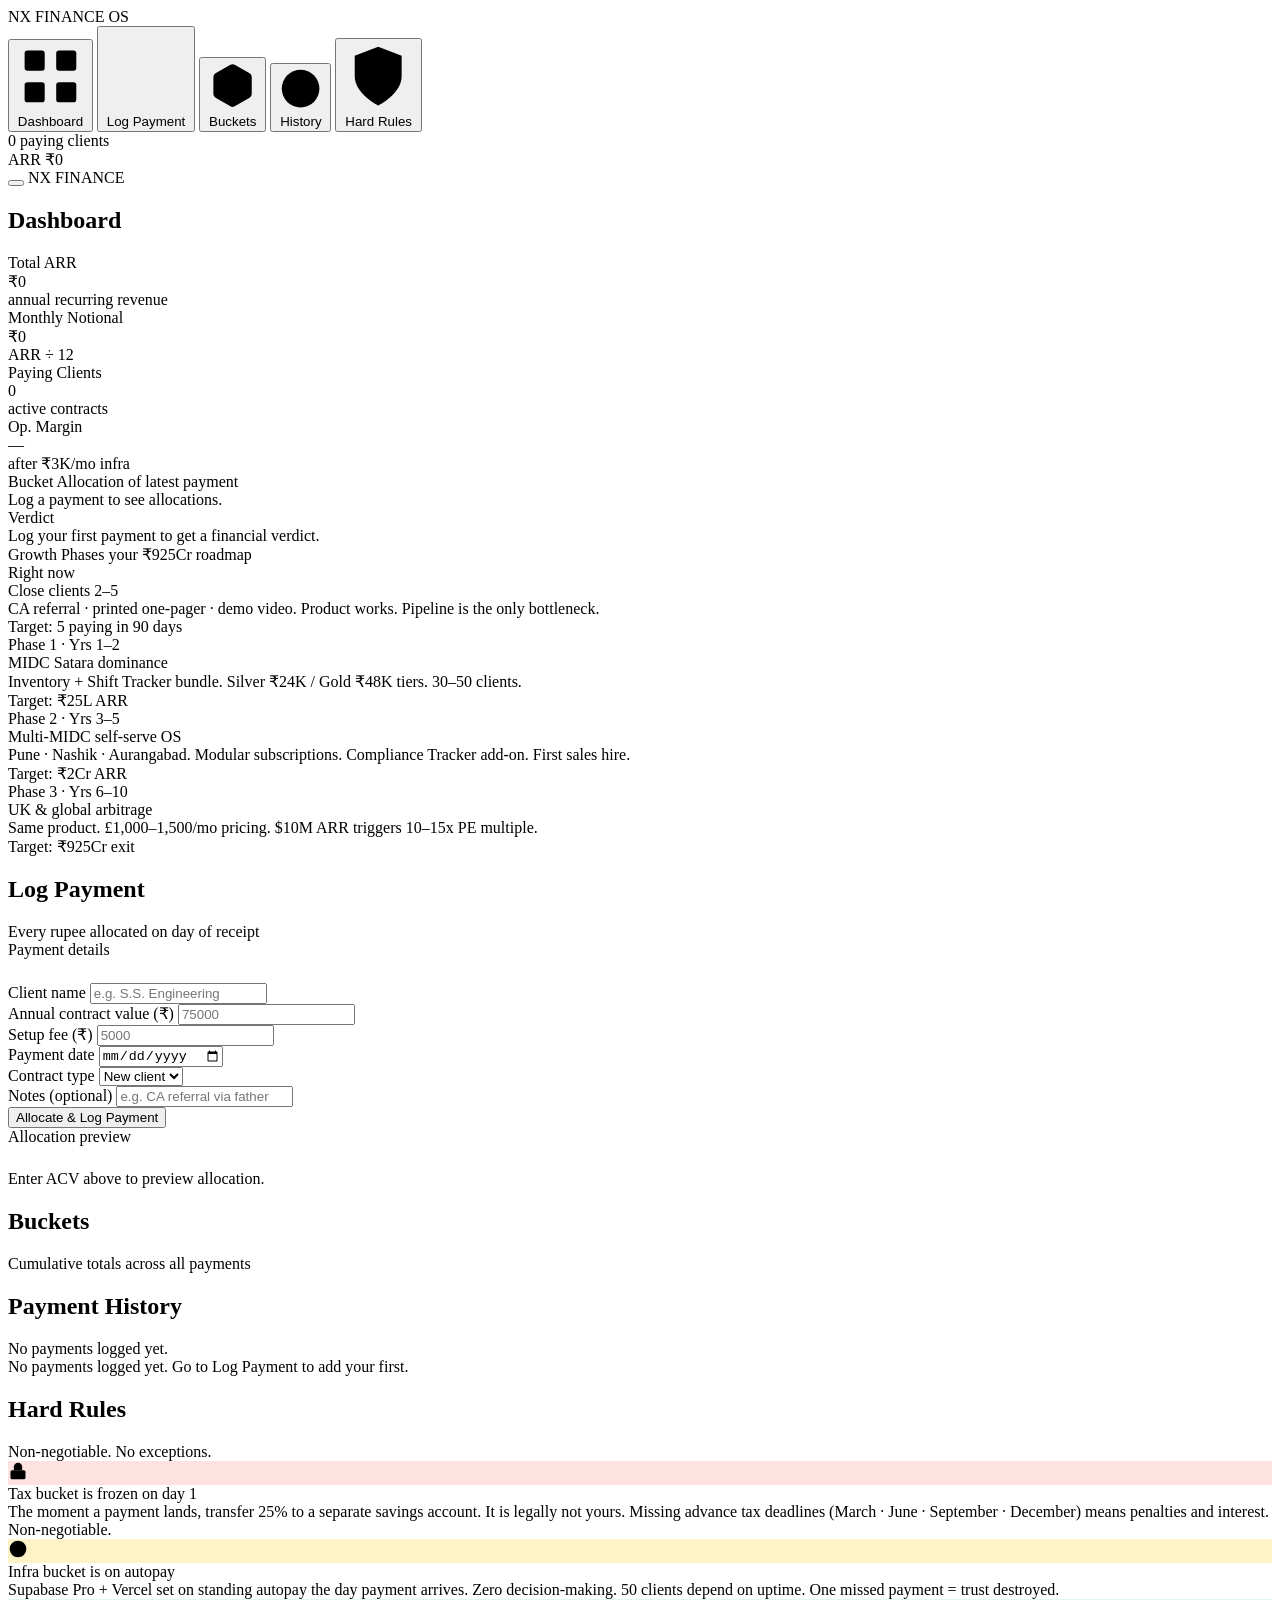
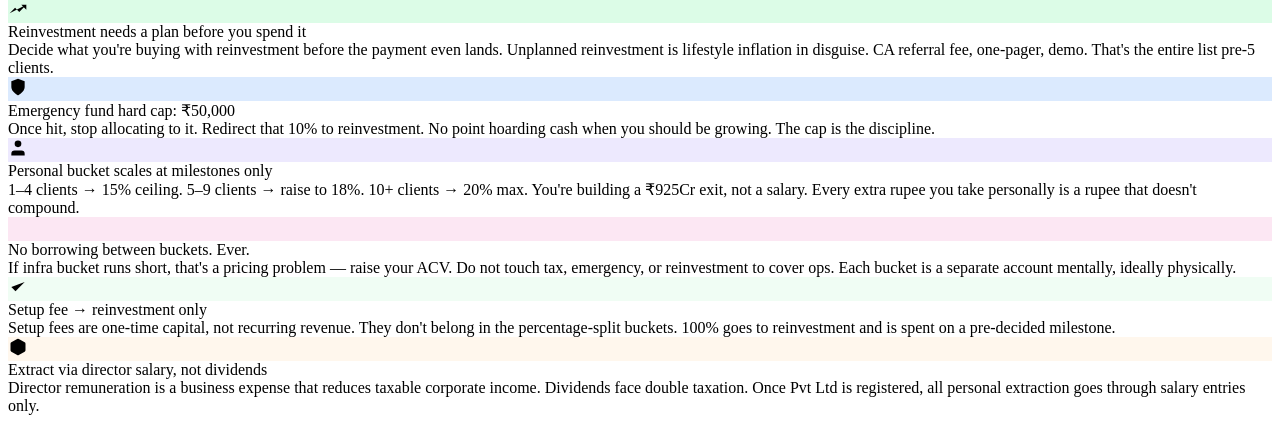
==== index.html @ a06af49a "Initial commit — Nexflow Financial OS" ====
<!DOCTYPE html>
<html lang="en">
<head>
  <meta charset="UTF-8" />
  <meta name="viewport" content="width=device-width, initial-scale=1.0" />
  <title>Nexflow — Financial OS</title>
  <link rel="preconnect" href="https://fonts.googleapis.com" />
  <link href="https://fonts.googleapis.com/css2?family=Syne:wght@400;500;600;700;800&family=JetBrains+Mono:wght@400;500;600&display=swap" rel="stylesheet" />
  <link rel="stylesheet" href="css/style.css" />
</head>
<body>

  <!-- SIDEBAR -->
  <aside class="sidebar" id="sidebar">
    <div class="sidebar-logo">
      <span class="logo-mark">NX</span>
      <span class="logo-text">FINANCE OS</span>
    </div>
    <nav class="sidebar-nav">
      <button class="nav-btn active" data-view="dashboard">
        <svg viewBox="0 0 24 24"><rect x="3" y="3" width="7" height="7" rx="1"/><rect x="14" y="3" width="7" height="7" rx="1"/><rect x="3" y="14" width="7" height="7" rx="1"/><rect x="14" y="14" width="7" height="7" rx="1"/></svg>
        Dashboard
      </button>
      <button class="nav-btn" data-view="log">
        <svg viewBox="0 0 24 24"><path d="M12 5v14M5 12h14"/></svg>
        Log Payment
      </button>
      <button class="nav-btn" data-view="buckets">
        <svg viewBox="0 0 24 24"><path d="M21 16V8a2 2 0 0 0-1-1.73l-7-4a2 2 0 0 0-2 0l-7 4A2 2 0 0 0 3 8v8a2 2 0 0 0 1 1.73l7 4a2 2 0 0 0 2 0l7-4A2 2 0 0 0 21 16z"/></svg>
        Buckets
      </button>
      <button class="nav-btn" data-view="history">
        <svg viewBox="0 0 24 24"><circle cx="12" cy="12" r="10"/><polyline points="12 6 12 12 16 14"/></svg>
        History
      </button>
      <button class="nav-btn" data-view="rules">
        <svg viewBox="0 0 24 24"><path d="M12 22s8-4 8-10V5l-8-3-8 3v7c0 6 8 10 8 10z"/></svg>
        Hard Rules
      </button>
    </nav>
    <div class="sidebar-footer">
      <div class="client-counter">
        <span class="cc-num" id="sidebar-clients">0</span>
        <span class="cc-label">paying clients</span>
      </div>
      <div class="arr-display">
        <span class="arr-label">ARR</span>
        <span class="arr-val" id="sidebar-arr">₹0</span>
      </div>
    </div>
  </aside>

  <!-- MAIN -->
  <main class="main" id="main">

    <!-- MOBILE HEADER -->
    <header class="mobile-header">
      <button class="hamburger" id="hamburger">
        <span></span><span></span><span></span>
      </button>
      <span class="mobile-logo">NX FINANCE</span>
    </header>

    <!-- ── DASHBOARD VIEW ── -->
    <section class="view active" id="view-dashboard">
      <div class="view-header">
        <h1 class="view-title">Dashboard</h1>
        <span class="view-sub" id="dash-date"></span>
      </div>

      <div class="stats-grid">
        <div class="stat-card accent">
          <div class="stat-label">Total ARR</div>
          <div class="stat-val" id="dash-arr">₹0</div>
          <div class="stat-sub">annual recurring revenue</div>
        </div>
        <div class="stat-card">
          <div class="stat-label">Monthly Notional</div>
          <div class="stat-val" id="dash-monthly">₹0</div>
          <div class="stat-sub">ARR ÷ 12</div>
        </div>
        <div class="stat-card">
          <div class="stat-label">Paying Clients</div>
          <div class="stat-val" id="dash-clients">0</div>
          <div class="stat-sub">active contracts</div>
        </div>
        <div class="stat-card">
          <div class="stat-label">Op. Margin</div>
          <div class="stat-val" id="dash-margin">—</div>
          <div class="stat-sub">after ₹3K/mo infra</div>
        </div>
      </div>

      <div class="dash-grid">
        <!-- Bucket Bars -->
        <div class="panel" id="panel-buckets-summary">
          <div class="panel-header">
            <span class="panel-title">Bucket Allocation</span>
            <span class="panel-sub">of latest payment</span>
          </div>
          <div id="bucket-bars"></div>
          <div class="no-data-msg" id="bucket-bars-empty">Log a payment to see allocations.</div>
        </div>

        <!-- Verdict -->
        <div class="panel verdict-panel" id="verdict-panel">
          <div class="panel-title">Verdict</div>
          <div class="verdict-text" id="verdict-text">Log your first payment to get a financial verdict.</div>
          <div class="verdict-stage" id="verdict-stage"></div>
        </div>
      </div>

      <!-- Growth phases -->
      <div class="panel phases-panel">
        <div class="panel-header">
          <span class="panel-title">Growth Phases</span>
          <span class="panel-sub">your ₹925Cr roadmap</span>
        </div>
        <div class="phases-track" id="phases-track">
          <div class="phase-item" data-phase="0">
            <div class="phase-dot"></div>
            <div class="phase-body">
              <div class="phase-label">Right now</div>
              <div class="phase-name">Close clients 2–5</div>
              <div class="phase-detail">CA referral · printed one-pager · demo video. Product works. Pipeline is the only bottleneck.</div>
              <div class="phase-target">Target: 5 paying in 90 days</div>
            </div>
          </div>
          <div class="phase-item" data-phase="1">
            <div class="phase-dot"></div>
            <div class="phase-body">
              <div class="phase-label">Phase 1 · Yrs 1–2</div>
              <div class="phase-name">MIDC Satara dominance</div>
              <div class="phase-detail">Inventory + Shift Tracker bundle. Silver ₹24K / Gold ₹48K tiers. 30–50 clients.</div>
              <div class="phase-target">Target: ₹25L ARR</div>
            </div>
          </div>
          <div class="phase-item" data-phase="2">
            <div class="phase-dot"></div>
            <div class="phase-body">
              <div class="phase-label">Phase 2 · Yrs 3–5</div>
              <div class="phase-name">Multi-MIDC self-serve OS</div>
              <div class="phase-detail">Pune · Nashik · Aurangabad. Modular subscriptions. Compliance Tracker add-on. First sales hire.</div>
              <div class="phase-target">Target: ₹2Cr ARR</div>
            </div>
          </div>
          <div class="phase-item" data-phase="3">
            <div class="phase-dot"></div>
            <div class="phase-body">
              <div class="phase-label">Phase 3 · Yrs 6–10</div>
              <div class="phase-name">UK & global arbitrage</div>
              <div class="phase-detail">Same product. £1,000–1,500/mo pricing. $10M ARR triggers 10–15x PE multiple.</div>
              <div class="phase-target">Target: ₹925Cr exit</div>
            </div>
          </div>
        </div>
      </div>
    </section>

    <!-- ── LOG PAYMENT VIEW ── -->
    <section class="view" id="view-log">
      <div class="view-header">
        <h1 class="view-title">Log Payment</h1>
        <span class="view-sub">Every rupee allocated on day of receipt</span>
      </div>

      <div class="log-grid">
        <div class="panel">
          <div class="panel-title" style="margin-bottom:1.5rem">Payment details</div>

          <div class="field-group">
            <label class="field-label">Client name</label>
            <input type="text" class="field-input" id="log-client" placeholder="e.g. S.S. Engineering" />
          </div>
          <div class="field-row">
            <div class="field-group">
              <label class="field-label">Annual contract value (₹)</label>
              <input type="number" class="field-input" id="log-acv" placeholder="75000" min="0" oninput="previewAllocation()" />
            </div>
            <div class="field-group">
              <label class="field-label">Setup fee (₹)</label>
              <input type="number" class="field-input" id="log-setup" placeholder="5000" min="0" oninput="previewAllocation()" />
            </div>
          </div>
          <div class="field-row">
            <div class="field-group">
              <label class="field-label">Payment date</label>
              <input type="date" class="field-input" id="log-date" />
            </div>
            <div class="field-group">
              <label class="field-label">Contract type</label>
              <select class="field-input" id="log-type">
                <option value="new">New client</option>
                <option value="renewal">Renewal</option>
                <option value="upgrade">Upgrade</option>
              </select>
            </div>
          </div>
          <div class="field-group">
            <label class="field-label">Notes (optional)</label>
            <input type="text" class="field-input" id="log-notes" placeholder="e.g. CA referral via father" />
          </div>

          <button class="btn-primary" id="log-btn" onclick="logPayment()">Allocate & Log Payment</button>
        </div>

        <!-- Live Preview -->
        <div class="panel" id="log-preview">
          <div class="panel-title" style="margin-bottom:1.5rem">Allocation preview</div>
          <div id="preview-empty" class="no-data-msg">Enter ACV above to preview allocation.</div>
          <div id="preview-content" style="display:none">
            <div class="preview-total" id="preview-total"></div>
            <div id="preview-rows"></div>
            <div class="preview-rule">
              <svg viewBox="0 0 24 24" width="14" height="14"><path d="M12 22s8-4 8-10V5l-8-3-8 3v7c0 6 8 10 8 10z"/></svg>
              Setup fee goes entirely to reinvestment — not split.
            </div>
          </div>
        </div>
      </div>
    </section>

    <!-- ── BUCKETS VIEW ── -->
    <section class="view" id="view-buckets">
      <div class="view-header">
        <h1 class="view-title">Buckets</h1>
        <span class="view-sub">Cumulative totals across all payments</span>
      </div>
      <div class="buckets-grid" id="buckets-detail"></div>
    </section>

    <!-- ── HISTORY VIEW ── -->
    <section class="view" id="view-history">
      <div class="view-header">
        <h1 class="view-title">Payment History</h1>
        <span class="view-sub" id="history-sub">No payments logged yet.</span>
      </div>
      <div class="panel" id="history-panel">
        <div class="no-data-msg" id="history-empty">No payments logged yet. Go to Log Payment to add your first.</div>
        <div id="history-list"></div>
      </div>
    </section>

    <!-- ── HARD RULES VIEW ── -->
    <section class="view" id="view-rules">
      <div class="view-header">
        <h1 class="view-title">Hard Rules</h1>
        <span class="view-sub">Non-negotiable. No exceptions.</span>
      </div>
      <div class="rules-list">
        <div class="rule-card">
          <div class="rule-icon" style="background:#fee2e2;color:#dc2626">
            <svg viewBox="0 0 24 24" width="20" height="20"><rect x="3" y="11" width="18" height="11" rx="2" ry="2"/><path d="M7 11V7a5 5 0 0 1 10 0v4"/></svg>
          </div>
          <div class="rule-body">
            <div class="rule-title">Tax bucket is frozen on day 1</div>
            <div class="rule-desc">The moment a payment lands, transfer 25% to a separate savings account. It is legally not yours. Missing advance tax deadlines (March · June · September · December) means penalties and interest. Non-negotiable.</div>
          </div>
        </div>
        <div class="rule-card">
          <div class="rule-icon" style="background:#fef3c7;color:#d97706">
            <svg viewBox="0 0 24 24" width="20" height="20"><circle cx="12" cy="12" r="10"/><polyline points="12 6 12 12 16 14"/></svg>
          </div>
          <div class="rule-body">
            <div class="rule-title">Infra bucket is on autopay</div>
            <div class="rule-desc">Supabase Pro + Vercel set on standing autopay the day payment arrives. Zero decision-making. 50 clients depend on uptime. One missed payment = trust destroyed.</div>
          </div>
        </div>
        <div class="rule-card">
          <div class="rule-icon" style="background:#dcfce7;color:#16a34a">
            <svg viewBox="0 0 24 24" width="20" height="20"><polyline points="22 7 13.5 15.5 8.5 10.5 2 17"/><polyline points="16 7 22 7 22 13"/></svg>
          </div>
          <div class="rule-body">
            <div class="rule-title">Reinvestment needs a plan before you spend it</div>
            <div class="rule-desc">Decide what you're buying with reinvestment before the payment even lands. Unplanned reinvestment is lifestyle inflation in disguise. CA referral fee, one-pager, demo. That's the entire list pre-5 clients.</div>
          </div>
        </div>
        <div class="rule-card">
          <div class="rule-icon" style="background:#dbeafe;color:#2563eb">
            <svg viewBox="0 0 24 24" width="20" height="20"><path d="M12 22s8-4 8-10V5l-8-3-8 3v7c0 6 8 10 8 10z"/></svg>
          </div>
          <div class="rule-body">
            <div class="rule-title">Emergency fund hard cap: ₹50,000</div>
            <div class="rule-desc">Once hit, stop allocating to it. Redirect that 10% to reinvestment. No point hoarding cash when you should be growing. The cap is the discipline.</div>
          </div>
        </div>
        <div class="rule-card">
          <div class="rule-icon" style="background:#ede9fe;color:#7c3aed">
            <svg viewBox="0 0 24 24" width="20" height="20"><path d="M20 21v-2a4 4 0 0 0-4-4H8a4 4 0 0 0-4 4v2"/><circle cx="12" cy="7" r="4"/></svg>
          </div>
          <div class="rule-body">
            <div class="rule-title">Personal bucket scales at milestones only</div>
            <div class="rule-desc">1–4 clients → 15% ceiling. 5–9 clients → raise to 18%. 10+ clients → 20% max. You're building a ₹925Cr exit, not a salary. Every extra rupee you take personally is a rupee that doesn't compound.</div>
          </div>
        </div>
        <div class="rule-card">
          <div class="rule-icon" style="background:#fce7f3;color:#db2777">
            <svg viewBox="0 0 24 24" width="20" height="20"><line x1="18" y1="6" x2="6" y2="18"/><line x1="6" y1="6" x2="18" y2="18"/></svg>
          </div>
          <div class="rule-body">
            <div class="rule-title">No borrowing between buckets. Ever.</div>
            <div class="rule-desc">If infra bucket runs short, that's a pricing problem — raise your ACV. Do not touch tax, emergency, or reinvestment to cover ops. Each bucket is a separate account mentally, ideally physically.</div>
          </div>
        </div>
        <div class="rule-card">
          <div class="rule-icon" style="background:#f0fdf4;color:#15803d">
            <svg viewBox="0 0 24 24" width="20" height="20"><polyline points="20 6 9 17 4 12"/></svg>
          </div>
          <div class="rule-body">
            <div class="rule-title">Setup fee → reinvestment only</div>
            <div class="rule-desc">Setup fees are one-time capital, not recurring revenue. They don't belong in the percentage-split buckets. 100% goes to reinvestment and is spent on a pre-decided milestone.</div>
          </div>
        </div>
        <div class="rule-card">
          <div class="rule-icon" style="background:#fff7ed;color:#ea580c">
            <svg viewBox="0 0 24 24" width="20" height="20"><path d="M21 16V8a2 2 0 0 0-1-1.73l-7-4a2 2 0 0 0-2 0l-7 4A2 2 0 0 0 3 8v8a2 2 0 0 0 1 1.73l7 4a2 2 0 0 0 2 0l7-4A2 2 0 0 0 21 16z"/></svg>
          </div>
          <div class="rule-body">
            <div class="rule-title">Extract via director salary, not dividends</div>
            <div class="rule-desc">Director remuneration is a business expense that reduces taxable corporate income. Dividends face double taxation. Once Pvt Ltd is registered, all personal extraction goes through salary entries only.</div>
          </div>
        </div>
      </div>
    </section>

  </main>

  <!-- TOAST -->
  <div class="toast" id="toast"></div>

  <script src="js/app.js"></script>
</body>
</html>
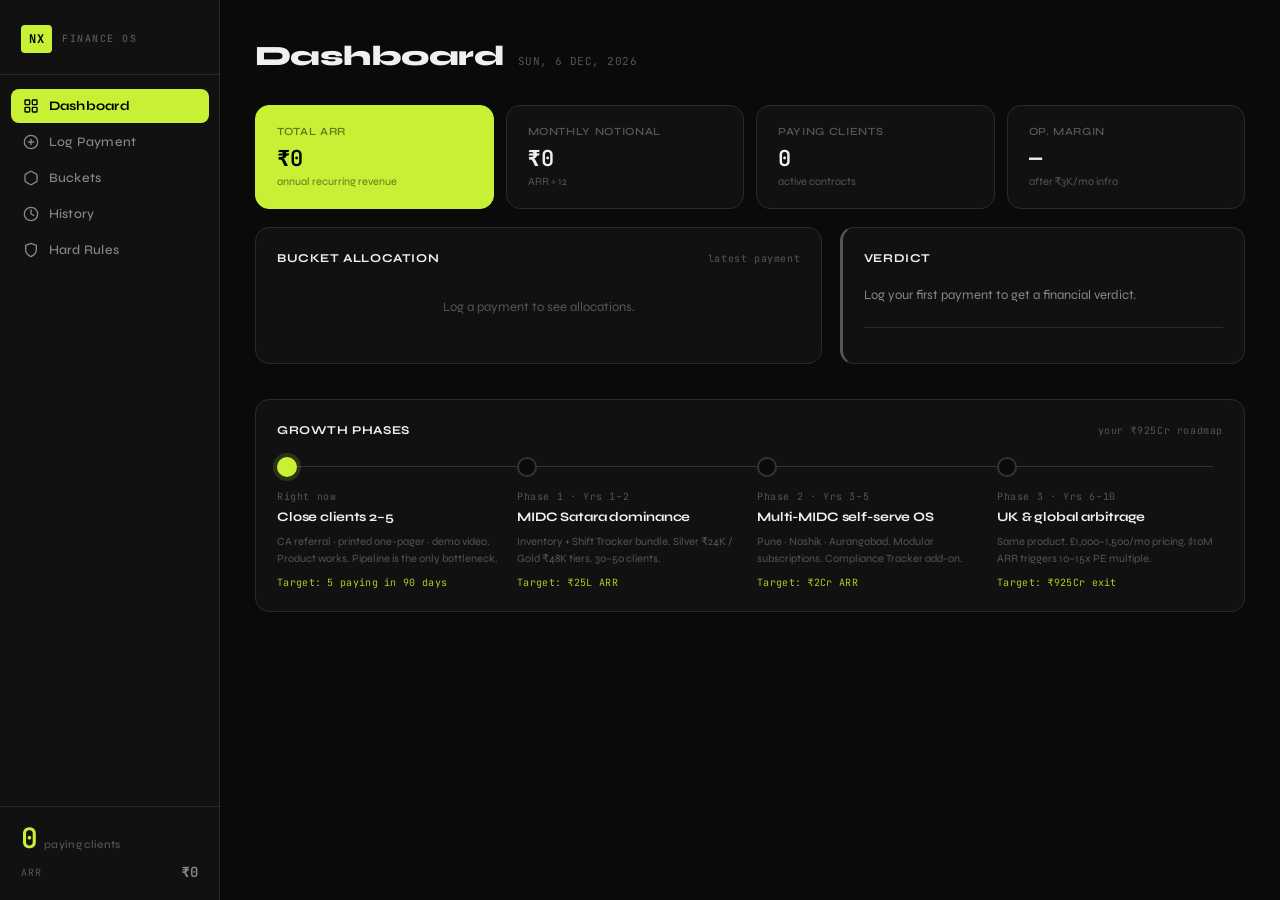
==== commit e47ac8f7: "Rebuilt as single file — fixed styling" ====
--- a/index.html
+++ b/index.html
@@ -1,333 +1,515 @@
 <!DOCTYPE html>
 <html lang="en">
 <head>
-  <meta charset="UTF-8" />
-  <meta name="viewport" content="width=device-width, initial-scale=1.0" />
-  <title>Nexflow — Financial OS</title>
-  <link rel="preconnect" href="https://fonts.googleapis.com" />
-  <link href="https://fonts.googleapis.com/css2?family=Syne:wght@400;500;600;700;800&family=JetBrains+Mono:wght@400;500;600&display=swap" rel="stylesheet" />
-  <link rel="stylesheet" href="css/style.css" />
+<meta charset="UTF-8"/>
+<meta name="viewport" content="width=device-width, initial-scale=1.0"/>
+<title>Nexflow — Financial OS</title>
+<link href="https://fonts.googleapis.com/css2?family=Syne:wght@400;500;600;700;800&family=JetBrains+Mono:wght@400;500;600&display=swap" rel="stylesheet"/>
+<style>
+*,*::before,*::after{box-sizing:border-box;margin:0;padding:0}
+:root{
+  --bg:#0a0a0a;--bg1:#111;--bg2:#1a1a1a;--bg3:#222;
+  --border:#2a2a2a;--border2:#333;
+  --text:#f0f0f0;--text2:#888;--text3:#555;
+  --accent:#c8f135;--accent2:#a8d020;
+  --red:#ff4444;--amber:#f59e0b;--green:#22c55e;--blue:#3b82f6;--purple:#a855f7;--pink:#ec4899;
+  --fh:'Syne',system-ui,sans-serif;--fm:'JetBrains Mono',monospace;
+  --sw:220px;--r:8px;--rl:14px;
+}
+html,body{height:100%;background:var(--bg);color:var(--text);font-family:var(--fh);font-size:14px;line-height:1.5;overflow-x:hidden}
+body{display:flex;min-height:100vh}
+
+/* SIDEBAR */
+.sidebar{width:var(--sw);background:var(--bg1);border-right:1px solid var(--border);display:flex;flex-direction:column;position:fixed;top:0;left:0;height:100vh;z-index:100;transition:transform .3s cubic-bezier(.4,0,.2,1)}
+.s-logo{padding:1.75rem 1.5rem 1.5rem;border-bottom:1px solid var(--border);display:flex;align-items:center;gap:10px}
+.logo-mark{background:var(--accent);color:#000;font-family:var(--fm);font-weight:700;font-size:12px;letter-spacing:.05em;padding:5px 8px;border-radius:4px}
+.logo-text{font-family:var(--fm);font-size:10px;font-weight:600;color:var(--text3);letter-spacing:.15em}
+.s-nav{flex:1;padding:1rem .75rem;display:flex;flex-direction:column;gap:2px}
+.nb{display:flex;align-items:center;gap:10px;width:100%;background:none;border:none;color:var(--text2);font-family:var(--fh);font-size:13px;font-weight:500;padding:9px 12px;border-radius:var(--r);cursor:pointer;transition:all .15s;text-align:left;letter-spacing:.02em}
+.nb svg{width:16px;height:16px;stroke:currentColor;fill:none;stroke-width:2;stroke-linecap:round;stroke-linejoin:round;flex-shrink:0}
+.nb:hover{background:var(--bg2);color:var(--text)}
+.nb.active{background:var(--accent);color:#000;font-weight:700}
+.nb.active svg{stroke:#000}
+.s-foot{padding:1.25rem 1.5rem;border-top:1px solid var(--border)}
+.cc{display:flex;align-items:baseline;gap:6px;margin-bottom:8px}
+.cc-n{font-family:var(--fm);font-size:28px;font-weight:600;color:var(--accent);line-height:1}
+.cc-l{font-size:11px;color:var(--text3);font-weight:500;letter-spacing:.03em}
+.arr-row{display:flex;justify-content:space-between;align-items:center}
+.arr-l{font-family:var(--fm);font-size:10px;color:var(--text3);letter-spacing:.1em}
+.arr-v{font-family:var(--fm);font-size:14px;font-weight:600;color:var(--text2)}
+
+/* MAIN */
+.main{margin-left:var(--sw);flex:1;min-height:100vh;display:flex;flex-direction:column}
+.mob-hdr{display:none;align-items:center;gap:12px;padding:1rem 1.25rem;border-bottom:1px solid var(--border);background:var(--bg1);position:sticky;top:0;z-index:50}
+.ham{background:none;border:none;cursor:pointer;display:flex;flex-direction:column;gap:5px;padding:2px}
+.ham span{display:block;width:20px;height:2px;background:var(--text);border-radius:2px}
+.mob-logo{font-family:var(--fm);font-size:12px;font-weight:600;letter-spacing:.12em;color:var(--text2)}
+
+/* VIEWS */
+.view{display:none;padding:2.5rem;flex:1;animation:fi .2s ease}
+.view.active{display:block}
+@keyframes fi{from{opacity:0;transform:translateY(6px)}to{opacity:1;transform:translateY(0)}}
+.vh{margin-bottom:2rem;display:flex;align-items:baseline;gap:1rem;flex-wrap:wrap}
+.vt{font-family:var(--fh);font-size:28px;font-weight:800;color:var(--text);letter-spacing:-.02em}
+.vs{font-family:var(--fm);font-size:11px;color:var(--text3);letter-spacing:.04em}
+
+/* PANELS */
+.panel{background:var(--bg1);border:1px solid var(--border);border-radius:var(--rl);padding:1.5rem;margin-bottom:1.25rem}
+.ph{display:flex;align-items:baseline;justify-content:space-between;margin-bottom:1.25rem;flex-wrap:wrap;gap:6px}
+.pt{font-size:12px;font-weight:700;color:var(--text);letter-spacing:.05em;text-transform:uppercase}
+.ps{font-family:var(--fm);font-size:10px;color:var(--text3);letter-spacing:.06em}
+
+/* STATS */
+.sg{display:grid;grid-template-columns:repeat(4,1fr);gap:12px;margin-bottom:1.25rem}
+.sc{background:var(--bg1);border:1px solid var(--border);border-radius:var(--rl);padding:1.25rem 1.5rem;transition:border-color .2s}
+.sc.ac{background:var(--accent);border-color:var(--accent)}
+.sc.ac .sl,.sc.ac .ss{color:rgba(0,0,0,.5)}
+.sc.ac .sv{color:#000}
+.sl{font-size:11px;font-weight:600;color:var(--text3);letter-spacing:.06em;text-transform:uppercase;margin-bottom:8px}
+.sv{font-family:var(--fm);font-size:22px;font-weight:600;color:var(--text);line-height:1;margin-bottom:4px}
+.ss{font-size:11px;color:var(--text3)}
+
+/* DASH GRID */
+.dg{display:grid;grid-template-columns:1.4fr 1fr;gap:1.25rem;margin-bottom:1.25rem}
+
+/* BUCKET BARS */
+.bbr{display:flex;align-items:center;gap:10px;margin-bottom:12px}
+.bbr:last-child{margin-bottom:0}
+.bbl{font-size:12px;font-weight:600;color:var(--text2);min-width:130px}
+.bbt{flex:1;height:6px;background:var(--bg3);border-radius:999px;overflow:hidden}
+.bbf{height:100%;border-radius:999px;transition:width .6s cubic-bezier(.4,0,.2,1);width:0}
+.bba{font-family:var(--fm);font-size:11px;color:var(--text2);min-width:75px;text-align:right}
+
+/* VERDICT */
+.vp{display:flex;flex-direction:column;justify-content:space-between;border-left:3px solid var(--accent)}
+.vtxt{font-size:13px;line-height:1.7;color:var(--text2);flex:1;padding:.5rem 0}
+.vstg{font-family:var(--fm);font-size:10px;color:var(--text3);letter-spacing:.04em;margin-top:1rem;padding-top:1rem;border-top:1px solid var(--border)}
+
+/* PHASES */
+.pht{display:grid;grid-template-columns:repeat(4,1fr);gap:1rem;position:relative}
+.pht::before{content:'';position:absolute;top:9px;left:10px;right:10px;height:1px;background:var(--border2);z-index:0}
+.phi{position:relative}
+.phd{width:20px;height:20px;border-radius:50%;border:2px solid var(--border2);background:var(--bg);margin-bottom:12px;position:relative;z-index:1;transition:all .3s}
+.phl{font-family:var(--fm);font-size:10px;color:var(--text3);letter-spacing:.06em;margin-bottom:4px}
+.phn{font-size:13px;font-weight:700;color:var(--text);margin-bottom:6px;letter-spacing:-.01em}
+.phdt{font-size:11px;color:var(--text3);line-height:1.55;margin-bottom:8px}
+.phtg{font-family:var(--fm);font-size:10px;color:var(--accent2);letter-spacing:.03em}
+
+/* LOG FORM */
+.lg{display:grid;grid-template-columns:1fr 1fr;gap:1.25rem}
+.fg{margin-bottom:1rem}
+.fl{display:block;font-size:11px;font-weight:600;color:var(--text3);letter-spacing:.06em;text-transform:uppercase;margin-bottom:6px}
+.fi{width:100%;background:var(--bg2);border:1px solid var(--border);border-radius:var(--r);color:var(--text);font-family:var(--fh);font-size:14px;padding:10px 12px;outline:none;transition:border-color .2s;-webkit-appearance:none}
+.fi:focus{border-color:var(--accent)}
+.fi::placeholder{color:var(--text3)}
+.fi option{background:var(--bg2)}
+.fr{display:grid;grid-template-columns:1fr 1fr;gap:12px}
+.btn-p{width:100%;background:var(--accent);color:#000;font-family:var(--fh);font-size:14px;font-weight:700;letter-spacing:.02em;padding:12px 24px;border:none;border-radius:var(--r);cursor:pointer;margin-top:.5rem;transition:all .15s}
+.btn-p:hover{background:var(--accent2);transform:translateY(-1px)}
+.btn-p:active{transform:translateY(0)}
+.ptot{font-family:var(--fm);font-size:20px;font-weight:600;color:var(--accent);margin-bottom:1.25rem;padding-bottom:1rem;border-bottom:1px solid var(--border)}
+.prw{display:flex;align-items:center;justify-content:space-between;padding:8px 0;border-bottom:1px solid var(--border)}
+.prw:last-of-type{border-bottom:none}
+.prl{display:flex;align-items:center;gap:10px}
+.prd{width:8px;height:8px;border-radius:50%;flex-shrink:0}
+.prn{font-size:13px;font-weight:600;color:var(--text)}
+.prp{font-size:11px;color:var(--text3);margin-top:1px}
+.pra{font-family:var(--fm);font-size:13px;font-weight:600}
+.prule{margin-top:1rem;padding:8px 12px;background:var(--bg2);border-radius:var(--r);font-size:11px;color:var(--text3);display:flex;align-items:center;gap:8px}
+.prule svg{stroke:var(--accent2);fill:none;stroke-width:2;stroke-linecap:round;stroke-linejoin:round;flex-shrink:0;width:14px;height:14px}
+
+/* BUCKETS */
+.bkg{display:grid;grid-template-columns:repeat(3,1fr);gap:1rem}
+.bkc{background:var(--bg1);border:1px solid var(--border);border-radius:var(--rl);padding:1.5rem;position:relative;overflow:hidden;transition:border-color .2s}
+.bkc:hover{border-color:var(--border2)}
+.bktop{position:absolute;top:0;left:0;right:0;height:3px}
+.bkl{font-size:11px;font-weight:700;letter-spacing:.08em;text-transform:uppercase;margin-bottom:8px}
+.bkv{font-family:var(--fm);font-size:24px;font-weight:600;color:var(--text);line-height:1;margin-bottom:4px}
+.bkp{font-family:var(--fm);font-size:11px;color:var(--text3);margin-bottom:12px}
+.bkd{font-size:12px;color:var(--text3);line-height:1.55;border-top:1px solid var(--border);padding-top:10px;margin-top:10px}
+.bkcap{font-family:var(--fm);font-size:10px;margin-top:8px;padding:4px 8px;border-radius:4px;display:inline-block}
+
+/* HISTORY */
+.hi{display:flex;align-items:center;gap:1rem;padding:1rem 0;border-bottom:1px solid var(--border)}
+.hi:last-child{border-bottom:none}
+.hit{font-family:var(--fm);font-size:10px;font-weight:600;letter-spacing:.06em;padding:3px 8px;border-radius:4px;text-transform:uppercase;flex-shrink:0}
+.hit.new{background:rgba(200,241,53,.15);color:var(--accent)}
+.hit.renewal{background:rgba(59,130,246,.15);color:var(--blue)}
+.hit.upgrade{background:rgba(168,85,247,.15);color:var(--purple)}
+.hic{font-size:14px;font-weight:700;color:var(--text);flex:1}
+.hid{font-family:var(--fm);font-size:11px;color:var(--text3)}
+.hia{font-family:var(--fm);font-size:14px;font-weight:600;color:var(--accent)}
+.hdel{background:none;border:1px solid var(--border);color:var(--text3);border-radius:4px;font-size:11px;padding:3px 8px;cursor:pointer;font-family:var(--fm);transition:all .15s}
+.hdel:hover{border-color:var(--red);color:var(--red)}
+
+/* RULES */
+.rl{display:flex;flex-direction:column;gap:10px}
+.rc{background:var(--bg1);border:1px solid var(--border);border-radius:var(--rl);padding:1.25rem 1.5rem;display:flex;gap:1rem;align-items:flex-start;transition:border-color .2s}
+.rc:hover{border-color:var(--border2)}
+.ri{width:40px;height:40px;border-radius:var(--r);display:flex;align-items:center;justify-content:center;flex-shrink:0}
+.ri svg{stroke:currentColor;fill:none;stroke-width:2;stroke-linecap:round;stroke-linejoin:round;width:20px;height:20px}
+.rtt{font-size:14px;font-weight:700;color:var(--text);margin-bottom:5px;letter-spacing:-.01em}
+.rtd{font-size:12px;color:var(--text3);line-height:1.65}
+
+/* MISC */
+.ndm{font-size:13px;color:var(--text3);padding:1rem 0;text-align:center}
+.toast{position:fixed;bottom:2rem;right:2rem;background:var(--accent);color:#000;font-family:var(--fh);font-size:13px;font-weight:700;padding:10px 18px;border-radius:var(--r);opacity:0;transform:translateY(8px);transition:all .25s ease;pointer-events:none;z-index:999}
+.toast.show{opacity:1;transform:translateY(0)}
+.divider{height:1px;background:var(--border);margin:10px 0}
+.sl-label{font-size:11px;font-weight:500;color:var(--text3);letter-spacing:.05em;text-transform:uppercase;margin:1.25rem 0 .65rem}
+
+/* RESPONSIVE */
+@media(max-width:1100px){.sg{grid-template-columns:repeat(2,1fr)}.bkg{grid-template-columns:repeat(2,1fr)}.pht{grid-template-columns:repeat(2,1fr)}.pht::before{display:none}}
+@media(max-width:768px){
+  .sidebar{transform:translateX(calc(-1 * var(--sw)))}
+  .sidebar.open{transform:translateX(0);box-shadow:4px 0 20px rgba(0,0,0,.5)}
+  .main{margin-left:0}
+  .mob-hdr{display:flex}
+  .view{padding:1.5rem 1.25rem}
+  .dg{grid-template-columns:1fr}
+  .lg{grid-template-columns:1fr}
+  .sg{grid-template-columns:1fr 1fr}
+  .bkg{grid-template-columns:1fr}
+  .pht{grid-template-columns:1fr}
+  .pht::before{display:none}
+  .fr{grid-template-columns:1fr}
+  .vt{font-size:22px}
+}
+@media(max-width:480px){.sg{grid-template-columns:1fr}}
+</style>
 </head>
 <body>
 
-  <!-- SIDEBAR -->
-  <aside class="sidebar" id="sidebar">
-    <div class="sidebar-logo">
-      <span class="logo-mark">NX</span>
-      <span class="logo-text">FINANCE OS</span>
-    </div>
-    <nav class="sidebar-nav">
-      <button class="nav-btn active" data-view="dashboard">
-        <svg viewBox="0 0 24 24"><rect x="3" y="3" width="7" height="7" rx="1"/><rect x="14" y="3" width="7" height="7" rx="1"/><rect x="3" y="14" width="7" height="7" rx="1"/><rect x="14" y="14" width="7" height="7" rx="1"/></svg>
-        Dashboard
-      </button>
-      <button class="nav-btn" data-view="log">
-        <svg viewBox="0 0 24 24"><path d="M12 5v14M5 12h14"/></svg>
-        Log Payment
-      </button>
-      <button class="nav-btn" data-view="buckets">
-        <svg viewBox="0 0 24 24"><path d="M21 16V8a2 2 0 0 0-1-1.73l-7-4a2 2 0 0 0-2 0l-7 4A2 2 0 0 0 3 8v8a2 2 0 0 0 1 1.73l7 4a2 2 0 0 0 2 0l7-4A2 2 0 0 0 21 16z"/></svg>
-        Buckets
-      </button>
-      <button class="nav-btn" data-view="history">
-        <svg viewBox="0 0 24 24"><circle cx="12" cy="12" r="10"/><polyline points="12 6 12 12 16 14"/></svg>
-        History
-      </button>
-      <button class="nav-btn" data-view="rules">
-        <svg viewBox="0 0 24 24"><path d="M12 22s8-4 8-10V5l-8-3-8 3v7c0 6 8 10 8 10z"/></svg>
-        Hard Rules
-      </button>
-    </nav>
-    <div class="sidebar-footer">
-      <div class="client-counter">
-        <span class="cc-num" id="sidebar-clients">0</span>
-        <span class="cc-label">paying clients</span>
+<aside class="sidebar" id="sidebar">
+  <div class="s-logo">
+    <span class="logo-mark">NX</span>
+    <span class="logo-text">FINANCE OS</span>
+  </div>
+  <nav class="s-nav">
+    <button class="nb active" data-view="dashboard">
+      <svg viewBox="0 0 24 24"><rect x="3" y="3" width="7" height="7" rx="1"/><rect x="14" y="3" width="7" height="7" rx="1"/><rect x="3" y="14" width="7" height="7" rx="1"/><rect x="14" y="14" width="7" height="7" rx="1"/></svg>
+      Dashboard
+    </button>
+    <button class="nb" data-view="log">
+      <svg viewBox="0 0 24 24"><circle cx="12" cy="12" r="10"/><line x1="12" y1="8" x2="12" y2="16"/><line x1="8" y1="12" x2="16" y2="12"/></svg>
+      Log Payment
+    </button>
+    <button class="nb" data-view="buckets">
+      <svg viewBox="0 0 24 24"><path d="M21 16V8a2 2 0 0 0-1-1.73l-7-4a2 2 0 0 0-2 0l-7 4A2 2 0 0 0 3 8v8a2 2 0 0 0 1 1.73l7 4a2 2 0 0 0 2 0l7-4A2 2 0 0 0 21 16z"/></svg>
+      Buckets
+    </button>
+    <button class="nb" data-view="history">
+      <svg viewBox="0 0 24 24"><circle cx="12" cy="12" r="10"/><polyline points="12 6 12 12 16 14"/></svg>
+      History
+    </button>
+    <button class="nb" data-view="rules">
+      <svg viewBox="0 0 24 24"><path d="M12 22s8-4 8-10V5l-8-3-8 3v7c0 6 8 10 8 10z"/></svg>
+      Hard Rules
+    </button>
+  </nav>
+  <div class="s-foot">
+    <div class="cc">
+      <span class="cc-n" id="sb-clients">0</span>
+      <span class="cc-l">paying clients</span>
+    </div>
+    <div class="arr-row">
+      <span class="arr-l">ARR</span>
+      <span class="arr-v" id="sb-arr">₹0</span>
+    </div>
+  </div>
+</aside>
+
+<main class="main">
+  <header class="mob-hdr">
+    <button class="ham" id="ham"><span></span><span></span><span></span></button>
+    <span class="mob-logo">NX FINANCE OS</span>
+  </header>
+
+  <!-- DASHBOARD -->
+  <section class="view active" id="view-dashboard">
+    <div class="vh">
+      <h1 class="vt">Dashboard</h1>
+      <span class="vs" id="dash-date"></span>
+    </div>
+    <div class="sg">
+      <div class="sc ac"><div class="sl">Total ARR</div><div class="sv" id="d-arr">₹0</div><div class="ss">annual recurring revenue</div></div>
+      <div class="sc"><div class="sl">Monthly Notional</div><div class="sv" id="d-mo">₹0</div><div class="ss">ARR ÷ 12</div></div>
+      <div class="sc"><div class="sl">Paying Clients</div><div class="sv" id="d-cl">0</div><div class="ss">active contracts</div></div>
+      <div class="sc"><div class="sl">Op. Margin</div><div class="sv" id="d-mg">—</div><div class="ss">after ₹3K/mo infra</div></div>
+    </div>
+    <div class="dg">
+      <div class="panel">
+        <div class="ph"><span class="pt">Bucket Allocation</span><span class="ps">latest payment</span></div>
+        <div id="bbars"></div>
+        <div class="ndm" id="bbars-empty">Log a payment to see allocations.</div>
       </div>
-      <div class="arr-display">
-        <span class="arr-label">ARR</span>
-        <span class="arr-val" id="sidebar-arr">₹0</span>
+      <div class="panel vp" id="verdict-panel">
+        <div class="pt" style="margin-bottom:.75rem">Verdict</div>
+        <div class="vtxt" id="v-text">Log your first payment to get a financial verdict.</div>
+        <div class="vstg" id="v-stage"></div>
       </div>
     </div>
-  </aside>
-
-  <!-- MAIN -->
-  <main class="main" id="main">
-
-    <!-- MOBILE HEADER -->
-    <header class="mobile-header">
-      <button class="hamburger" id="hamburger">
-        <span></span><span></span><span></span>
-      </button>
-      <span class="mobile-logo">NX FINANCE</span>
-    </header>
-
-    <!-- ── DASHBOARD VIEW ── -->
-    <section class="view active" id="view-dashboard">
-      <div class="view-header">
-        <h1 class="view-title">Dashboard</h1>
-        <span class="view-sub" id="dash-date"></span>
+    <div class="panel">
+      <div class="ph"><span class="pt">Growth Phases</span><span class="ps">your ₹925Cr roadmap</span></div>
+      <div class="pht" id="phases">
+        <div class="phi" data-p="0"><div class="phd" id="pd0"></div><div class="phl">Right now</div><div class="phn">Close clients 2–5</div><div class="phdt">CA referral · printed one-pager · demo video. Product works. Pipeline is the only bottleneck.</div><div class="phtg">Target: 5 paying in 90 days</div></div>
+        <div class="phi" data-p="1"><div class="phd" id="pd1"></div><div class="phl">Phase 1 · Yrs 1–2</div><div class="phn">MIDC Satara dominance</div><div class="phdt">Inventory + Shift Tracker bundle. Silver ₹24K / Gold ₹48K tiers. 30–50 clients.</div><div class="phtg">Target: ₹25L ARR</div></div>
+        <div class="phi" data-p="2"><div class="phd" id="pd2"></div><div class="phl">Phase 2 · Yrs 3–5</div><div class="phn">Multi-MIDC self-serve OS</div><div class="phdt">Pune · Nashik · Aurangabad. Modular subscriptions. Compliance Tracker add-on.</div><div class="phtg">Target: ₹2Cr ARR</div></div>
+        <div class="phi" data-p="3"><div class="phd" id="pd3"></div><div class="phl">Phase 3 · Yrs 6–10</div><div class="phn">UK &amp; global arbitrage</div><div class="phdt">Same product. £1,000–1,500/mo pricing. $10M ARR triggers 10–15x PE multiple.</div><div class="phtg">Target: ₹925Cr exit</div></div>
       </div>
-
-      <div class="stats-grid">
-        <div class="stat-card accent">
-          <div class="stat-label">Total ARR</div>
-          <div class="stat-val" id="dash-arr">₹0</div>
-          <div class="stat-sub">annual recurring revenue</div>
+    </div>
+  </section>
+
+  <!-- LOG PAYMENT -->
+  <section class="view" id="view-log">
+    <div class="vh"><h1 class="vt">Log Payment</h1><span class="vs">Every rupee allocated on day of receipt</span></div>
+    <div class="lg">
+      <div class="panel">
+        <div class="pt" style="margin-bottom:1.5rem">Payment details</div>
+        <div class="fg"><label class="fl">Client name</label><input type="text" class="fi" id="l-client" placeholder="e.g. S.S. Engineering"/></div>
+        <div class="fr">
+          <div class="fg"><label class="fl">Annual contract value (₹)</label><input type="number" class="fi" id="l-acv" placeholder="75000" min="0" oninput="preview()"/></div>
+          <div class="fg"><label class="fl">Setup fee (₹)</label><input type="number" class="fi" id="l-setup" placeholder="5000" min="0" oninput="preview()"/></div>
         </div>
-        <div class="stat-card">
-          <div class="stat-label">Monthly Notional</div>
-          <div class="stat-val" id="dash-monthly">₹0</div>
-          <div class="stat-sub">ARR ÷ 12</div>
+        <div class="fr">
+          <div class="fg"><label class="fl">Payment date</label><input type="date" class="fi" id="l-date"/></div>
+          <div class="fg"><label class="fl">Contract type</label><select class="fi" id="l-type"><option value="new">New client</option><option value="renewal">Renewal</option><option value="upgrade">Upgrade</option></select></div>
         </div>
-        <div class="stat-card">
-          <div class="stat-label">Paying Clients</div>
-          <div class="stat-val" id="dash-clients">0</div>
-          <div class="stat-sub">active contracts</div>
-        </div>
-        <div class="stat-card">
-          <div class="stat-label">Op. Margin</div>
-          <div class="stat-val" id="dash-margin">—</div>
-          <div class="stat-sub">after ₹3K/mo infra</div>
+        <div class="fg"><label class="fl">Notes (optional)</label><input type="text" class="fi" id="l-notes" placeholder="e.g. CA referral via father"/></div>
+        <button class="btn-p" onclick="logPayment()">Allocate &amp; Log Payment</button>
+      </div>
+      <div class="panel">
+        <div class="pt" style="margin-bottom:1.5rem">Allocation preview</div>
+        <div class="ndm" id="prev-empty">Enter ACV above to preview allocation.</div>
+        <div id="prev-content" style="display:none">
+          <div class="ptot" id="prev-total"></div>
+          <div id="prev-rows"></div>
+          <div class="prule"><svg viewBox="0 0 24 24"><path d="M12 22s8-4 8-10V5l-8-3-8 3v7c0 6 8 10 8 10z"/></svg>Setup fee goes entirely to reinvestment — not split.</div>
         </div>
       </div>
-
-      <div class="dash-grid">
-        <!-- Bucket Bars -->
-        <div class="panel" id="panel-buckets-summary">
-          <div class="panel-header">
-            <span class="panel-title">Bucket Allocation</span>
-            <span class="panel-sub">of latest payment</span>
-          </div>
-          <div id="bucket-bars"></div>
-          <div class="no-data-msg" id="bucket-bars-empty">Log a payment to see allocations.</div>
-        </div>
-
-        <!-- Verdict -->
-        <div class="panel verdict-panel" id="verdict-panel">
-          <div class="panel-title">Verdict</div>
-          <div class="verdict-text" id="verdict-text">Log your first payment to get a financial verdict.</div>
-          <div class="verdict-stage" id="verdict-stage"></div>
-        </div>
-      </div>
-
-      <!-- Growth phases -->
-      <div class="panel phases-panel">
-        <div class="panel-header">
-          <span class="panel-title">Growth Phases</span>
-          <span class="panel-sub">your ₹925Cr roadmap</span>
-        </div>
-        <div class="phases-track" id="phases-track">
-          <div class="phase-item" data-phase="0">
-            <div class="phase-dot"></div>
-            <div class="phase-body">
-              <div class="phase-label">Right now</div>
-              <div class="phase-name">Close clients 2–5</div>
-              <div class="phase-detail">CA referral · printed one-pager · demo video. Product works. Pipeline is the only bottleneck.</div>
-              <div class="phase-target">Target: 5 paying in 90 days</div>
-            </div>
-          </div>
-          <div class="phase-item" data-phase="1">
-            <div class="phase-dot"></div>
-            <div class="phase-body">
-              <div class="phase-label">Phase 1 · Yrs 1–2</div>
-              <div class="phase-name">MIDC Satara dominance</div>
-              <div class="phase-detail">Inventory + Shift Tracker bundle. Silver ₹24K / Gold ₹48K tiers. 30–50 clients.</div>
-              <div class="phase-target">Target: ₹25L ARR</div>
-            </div>
-          </div>
-          <div class="phase-item" data-phase="2">
-            <div class="phase-dot"></div>
-            <div class="phase-body">
-              <div class="phase-label">Phase 2 · Yrs 3–5</div>
-              <div class="phase-name">Multi-MIDC self-serve OS</div>
-              <div class="phase-detail">Pune · Nashik · Aurangabad. Modular subscriptions. Compliance Tracker add-on. First sales hire.</div>
-              <div class="phase-target">Target: ₹2Cr ARR</div>
-            </div>
-          </div>
-          <div class="phase-item" data-phase="3">
-            <div class="phase-dot"></div>
-            <div class="phase-body">
-              <div class="phase-label">Phase 3 · Yrs 6–10</div>
-              <div class="phase-name">UK & global arbitrage</div>
-              <div class="phase-detail">Same product. £1,000–1,500/mo pricing. $10M ARR triggers 10–15x PE multiple.</div>
-              <div class="phase-target">Target: ₹925Cr exit</div>
-            </div>
-          </div>
-        </div>
-      </div>
-    </section>
-
-    <!-- ── LOG PAYMENT VIEW ── -->
-    <section class="view" id="view-log">
-      <div class="view-header">
-        <h1 class="view-title">Log Payment</h1>
-        <span class="view-sub">Every rupee allocated on day of receipt</span>
-      </div>
-
-      <div class="log-grid">
-        <div class="panel">
-          <div class="panel-title" style="margin-bottom:1.5rem">Payment details</div>
-
-          <div class="field-group">
-            <label class="field-label">Client name</label>
-            <input type="text" class="field-input" id="log-client" placeholder="e.g. S.S. Engineering" />
-          </div>
-          <div class="field-row">
-            <div class="field-group">
-              <label class="field-label">Annual contract value (₹)</label>
-              <input type="number" class="field-input" id="log-acv" placeholder="75000" min="0" oninput="previewAllocation()" />
-            </div>
-            <div class="field-group">
-              <label class="field-label">Setup fee (₹)</label>
-              <input type="number" class="field-input" id="log-setup" placeholder="5000" min="0" oninput="previewAllocation()" />
-            </div>
-          </div>
-          <div class="field-row">
-            <div class="field-group">
-              <label class="field-label">Payment date</label>
-              <input type="date" class="field-input" id="log-date" />
-            </div>
-            <div class="field-group">
-              <label class="field-label">Contract type</label>
-              <select class="field-input" id="log-type">
-                <option value="new">New client</option>
-                <option value="renewal">Renewal</option>
-                <option value="upgrade">Upgrade</option>
-              </select>
-            </div>
-          </div>
-          <div class="field-group">
-            <label class="field-label">Notes (optional)</label>
-            <input type="text" class="field-input" id="log-notes" placeholder="e.g. CA referral via father" />
-          </div>
-
-          <button class="btn-primary" id="log-btn" onclick="logPayment()">Allocate & Log Payment</button>
-        </div>
-
-        <!-- Live Preview -->
-        <div class="panel" id="log-preview">
-          <div class="panel-title" style="margin-bottom:1.5rem">Allocation preview</div>
-          <div id="preview-empty" class="no-data-msg">Enter ACV above to preview allocation.</div>
-          <div id="preview-content" style="display:none">
-            <div class="preview-total" id="preview-total"></div>
-            <div id="preview-rows"></div>
-            <div class="preview-rule">
-              <svg viewBox="0 0 24 24" width="14" height="14"><path d="M12 22s8-4 8-10V5l-8-3-8 3v7c0 6 8 10 8 10z"/></svg>
-              Setup fee goes entirely to reinvestment — not split.
-            </div>
-          </div>
-        </div>
-      </div>
-    </section>
-
-    <!-- ── BUCKETS VIEW ── -->
-    <section class="view" id="view-buckets">
-      <div class="view-header">
-        <h1 class="view-title">Buckets</h1>
-        <span class="view-sub">Cumulative totals across all payments</span>
-      </div>
-      <div class="buckets-grid" id="buckets-detail"></div>
-    </section>
-
-    <!-- ── HISTORY VIEW ── -->
-    <section class="view" id="view-history">
-      <div class="view-header">
-        <h1 class="view-title">Payment History</h1>
-        <span class="view-sub" id="history-sub">No payments logged yet.</span>
-      </div>
-      <div class="panel" id="history-panel">
-        <div class="no-data-msg" id="history-empty">No payments logged yet. Go to Log Payment to add your first.</div>
-        <div id="history-list"></div>
-      </div>
-    </section>
-
-    <!-- ── HARD RULES VIEW ── -->
-    <section class="view" id="view-rules">
-      <div class="view-header">
-        <h1 class="view-title">Hard Rules</h1>
-        <span class="view-sub">Non-negotiable. No exceptions.</span>
-      </div>
-      <div class="rules-list">
-        <div class="rule-card">
-          <div class="rule-icon" style="background:#fee2e2;color:#dc2626">
-            <svg viewBox="0 0 24 24" width="20" height="20"><rect x="3" y="11" width="18" height="11" rx="2" ry="2"/><path d="M7 11V7a5 5 0 0 1 10 0v4"/></svg>
-          </div>
-          <div class="rule-body">
-            <div class="rule-title">Tax bucket is frozen on day 1</div>
-            <div class="rule-desc">The moment a payment lands, transfer 25% to a separate savings account. It is legally not yours. Missing advance tax deadlines (March · June · September · December) means penalties and interest. Non-negotiable.</div>
-          </div>
-        </div>
-        <div class="rule-card">
-          <div class="rule-icon" style="background:#fef3c7;color:#d97706">
-            <svg viewBox="0 0 24 24" width="20" height="20"><circle cx="12" cy="12" r="10"/><polyline points="12 6 12 12 16 14"/></svg>
-          </div>
-          <div class="rule-body">
-            <div class="rule-title">Infra bucket is on autopay</div>
-            <div class="rule-desc">Supabase Pro + Vercel set on standing autopay the day payment arrives. Zero decision-making. 50 clients depend on uptime. One missed payment = trust destroyed.</div>
-          </div>
-        </div>
-        <div class="rule-card">
-          <div class="rule-icon" style="background:#dcfce7;color:#16a34a">
-            <svg viewBox="0 0 24 24" width="20" height="20"><polyline points="22 7 13.5 15.5 8.5 10.5 2 17"/><polyline points="16 7 22 7 22 13"/></svg>
-          </div>
-          <div class="rule-body">
-            <div class="rule-title">Reinvestment needs a plan before you spend it</div>
-            <div class="rule-desc">Decide what you're buying with reinvestment before the payment even lands. Unplanned reinvestment is lifestyle inflation in disguise. CA referral fee, one-pager, demo. That's the entire list pre-5 clients.</div>
-          </div>
-        </div>
-        <div class="rule-card">
-          <div class="rule-icon" style="background:#dbeafe;color:#2563eb">
-            <svg viewBox="0 0 24 24" width="20" height="20"><path d="M12 22s8-4 8-10V5l-8-3-8 3v7c0 6 8 10 8 10z"/></svg>
-          </div>
-          <div class="rule-body">
-            <div class="rule-title">Emergency fund hard cap: ₹50,000</div>
-            <div class="rule-desc">Once hit, stop allocating to it. Redirect that 10% to reinvestment. No point hoarding cash when you should be growing. The cap is the discipline.</div>
-          </div>
-        </div>
-        <div class="rule-card">
-          <div class="rule-icon" style="background:#ede9fe;color:#7c3aed">
-            <svg viewBox="0 0 24 24" width="20" height="20"><path d="M20 21v-2a4 4 0 0 0-4-4H8a4 4 0 0 0-4 4v2"/><circle cx="12" cy="7" r="4"/></svg>
-          </div>
-          <div class="rule-body">
-            <div class="rule-title">Personal bucket scales at milestones only</div>
-            <div class="rule-desc">1–4 clients → 15% ceiling. 5–9 clients → raise to 18%. 10+ clients → 20% max. You're building a ₹925Cr exit, not a salary. Every extra rupee you take personally is a rupee that doesn't compound.</div>
-          </div>
-        </div>
-        <div class="rule-card">
-          <div class="rule-icon" style="background:#fce7f3;color:#db2777">
-            <svg viewBox="0 0 24 24" width="20" height="20"><line x1="18" y1="6" x2="6" y2="18"/><line x1="6" y1="6" x2="18" y2="18"/></svg>
-          </div>
-          <div class="rule-body">
-            <div class="rule-title">No borrowing between buckets. Ever.</div>
-            <div class="rule-desc">If infra bucket runs short, that's a pricing problem — raise your ACV. Do not touch tax, emergency, or reinvestment to cover ops. Each bucket is a separate account mentally, ideally physically.</div>
-          </div>
-        </div>
-        <div class="rule-card">
-          <div class="rule-icon" style="background:#f0fdf4;color:#15803d">
-            <svg viewBox="0 0 24 24" width="20" height="20"><polyline points="20 6 9 17 4 12"/></svg>
-          </div>
-          <div class="rule-body">
-            <div class="rule-title">Setup fee → reinvestment only</div>
-            <div class="rule-desc">Setup fees are one-time capital, not recurring revenue. They don't belong in the percentage-split buckets. 100% goes to reinvestment and is spent on a pre-decided milestone.</div>
-          </div>
-        </div>
-        <div class="rule-card">
-          <div class="rule-icon" style="background:#fff7ed;color:#ea580c">
-            <svg viewBox="0 0 24 24" width="20" height="20"><path d="M21 16V8a2 2 0 0 0-1-1.73l-7-4a2 2 0 0 0-2 0l-7 4A2 2 0 0 0 3 8v8a2 2 0 0 0 1 1.73l7 4a2 2 0 0 0 2 0l7-4A2 2 0 0 0 21 16z"/></svg>
-          </div>
-          <div class="rule-body">
-            <div class="rule-title">Extract via director salary, not dividends</div>
-            <div class="rule-desc">Director remuneration is a business expense that reduces taxable corporate income. Dividends face double taxation. Once Pvt Ltd is registered, all personal extraction goes through salary entries only.</div>
-          </div>
-        </div>
-      </div>
-    </section>
-
-  </main>
-
-  <!-- TOAST -->
-  <div class="toast" id="toast"></div>
-
-  <script src="js/app.js"></script>
+    </div>
+  </section>
+
+  <!-- BUCKETS -->
+  <section class="view" id="view-buckets">
+    <div class="vh"><h1 class="vt">Buckets</h1><span class="vs">Cumulative totals across all payments</span></div>
+    <div class="bkg" id="bkg"></div>
+  </section>
+
+  <!-- HISTORY -->
+  <section class="view" id="view-history">
+    <div class="vh"><h1 class="vt">Payment History</h1><span class="vs" id="hist-sub">No payments logged yet.</span></div>
+    <div class="panel">
+      <div class="ndm" id="hist-empty">No payments logged yet. Go to Log Payment to add your first.</div>
+      <div id="hist-list"></div>
+    </div>
+  </section>
+
+  <!-- HARD RULES -->
+  <section class="view" id="view-rules">
+    <div class="vh"><h1 class="vt">Hard Rules</h1><span class="vs">Non-negotiable. No exceptions.</span></div>
+    <div class="rl">
+      <div class="rc"><div class="ri" style="background:#1a0000;color:#ff4444"><svg viewBox="0 0 24 24"><rect x="3" y="11" width="18" height="11" rx="2"/><path d="M7 11V7a5 5 0 0 1 10 0v4"/></svg></div><div><div class="rtt">Tax bucket is frozen on day 1</div><div class="rtd">The moment a payment lands, transfer 25% to a separate savings account. It is legally not yours. Missing advance tax deadlines (Mar · Jun · Sep · Dec) means penalties and interest. Non-negotiable.</div></div></div>
+      <div class="rc"><div class="ri" style="background:#1a1000;color:#f59e0b"><svg viewBox="0 0 24 24"><circle cx="12" cy="12" r="10"/><polyline points="12 6 12 12 16 14"/></svg></div><div><div class="rtt">Infra bucket is on autopay</div><div class="rtd">Supabase Pro + Vercel + Claude Code set on standing autopay the day payment arrives. Zero decision-making. One missed payment = client downtime = trust destroyed.</div></div></div>
+      <div class="rc"><div class="ri" style="background:#001a08;color:#22c55e"><svg viewBox="0 0 24 24"><polyline points="22 7 13.5 15.5 8.5 10.5 2 17"/><polyline points="16 7 22 7 22 13"/></svg></div><div><div class="rtt">Reinvestment needs a plan before you spend it</div><div class="rtd">Decide what you're buying before the payment lands. CA referral fee, one-pager, demo. That's the entire list pre-5 clients. Unplanned reinvestment is lifestyle inflation in disguise.</div></div></div>
+      <div class="rc"><div class="ri" style="background:#00091a;color:#3b82f6"><svg viewBox="0 0 24 24"><path d="M12 22s8-4 8-10V5l-8-3-8 3v7c0 6 8 10 8 10z"/></svg></div><div><div class="rtt">Emergency fund hard cap: ₹50,000</div><div class="rtd">Once hit, stop allocating to it. Redirect that 10% to reinvestment. No point hoarding cash when you should be growing. The cap is the discipline.</div></div></div>
+      <div class="rc"><div class="ri" style="background:#0e0017;color:#a855f7"><svg viewBox="0 0 24 24"><path d="M20 21v-2a4 4 0 0 0-4-4H8a4 4 0 0 0-4 4v2"/><circle cx="12" cy="7" r="4"/></svg></div><div><div class="rtt">Personal bucket scales at milestones only</div><div class="rtd">1–4 clients → 15% ceiling. 5–9 clients → 18%. 10+ clients → 20% max. You're building a ₹925Cr exit, not a salary. Extract as director salary — never dividends.</div></div></div>
+      <div class="rc"><div class="ri" style="background:#1a0008;color:#ec4899"><svg viewBox="0 0 24 24"><line x1="18" y1="6" x2="6" y2="18"/><line x1="6" y1="6" x2="18" y2="18"/></svg></div><div><div class="rtt">No borrowing between buckets. Ever.</div><div class="rtd">If infra bucket runs short, that's a pricing problem — raise your ACV. Each bucket is a separate account mentally, ideally physically. No exceptions.</div></div></div>
+      <div class="rc"><div class="ri" style="background:#0d1a00;color:#c8f135"><svg viewBox="0 0 24 24"><polyline points="20 6 9 17 4 12"/></svg></div><div><div class="rtt">Setup fee → reinvestment only</div><div class="rtd">Setup fees are one-time capital, not recurring revenue. 100% goes to reinvestment, spent on a pre-decided milestone. Not split into percentage buckets.</div></div></div>
+      <div class="rc"><div class="ri" style="background:#0d0a00;color:#f59e0b"><svg viewBox="0 0 24 24"><path d="M21 16V8a2 2 0 0 0-1-1.73l-7-4a2 2 0 0 0-2 0l-7 4A2 2 0 0 0 3 8v8a2 2 0 0 0 1 1.73l7 4a2 2 0 0 0 2 0l7-4A2 2 0 0 0 21 16z"/></svg></div><div><div class="rtt">Extract via director salary, not dividends</div><div class="rtd">Director remuneration is a corporate expense that reduces taxable income. Dividends face double taxation. Once Pvt Ltd is registered, all personal extraction goes through salary entries only.</div></div></div>
+    </div>
+  </section>
+</main>
+
+<div class="toast" id="toast"></div>
+
+<script>
+'use strict';
+const INFRA=3000,ECAP=50000,SK='nxfin_v1';
+const B=[
+  {k:'tax',n:'Tax Reserve',p:25,c:'#ff4444',d:'Transfer to separate account instantly. Advance tax: Mar·Jun·Sep·Dec.',r:'Legally not yours.'},
+  {k:'infra',n:'Infra & Ops',p:12,c:'#f59e0b',d:'Supabase Pro + Vercel + Claude Code. Autopay. Zero decisions.',r:'₹3,000/mo flat to 50 clients.'},
+  {k:'emergency',n:'Emergency Fund',p:10,c:'#3b82f6',d:'Business survival buffer. Stop transfers at ₹50,000.',r:'Hard cap ₹50K — redirect after.',cap:ECAP},
+  {k:'reinvest',n:'Reinvestment',p:28,c:'#c8f135',d:'CA referral fee, one-pager, demo. Pre-decided spend only. + 100% of setup fees.',r:'Spend only on pre-planned milestone.'},
+  {k:'service',n:'Client Service Reserve',p:10,c:'#ec4899',d:'Surprise requests, onboarding, bug fixes.',r:'Log all client costs here.'},
+  {k:'personal',n:'Personal / Director Salary',p:15,c:'#a855f7',d:'Extract as director remuneration. Spend guilt-free.',r:'15% (1–4 clients) → 18% (5–9) → 20% (10+).'},
+];
+
+let payments=[];
+
+function load(){try{const r=localStorage.getItem(SK);payments=r?JSON.parse(r):[]}catch{payments=[]}}
+function save(){try{localStorage.setItem(SK,JSON.stringify(payments))}catch{toast('Storage error.')}}
+
+function getARR(){return payments.reduce((s,p)=>s+(p.acv||0),0)}
+function getClients(){return payments.length}
+function allocate(acv,setup){
+  const r={};
+  B.forEach(b=>{r[b.k]=Math.round(acv*b.p/100)});
+  r.reinvest+=(setup||0);
+  return r;
+}
+function cumulative(){
+  const t={};B.forEach(b=>{t[b.k]=0});
+  payments.forEach(p=>{const a=allocate(p.acv||0,p.setup||0);B.forEach(b=>{t[b.k]+=a[b.k]})});
+  return t;
+}
+function fmt(n){
+  if(n>=10000000)return '₹'+(n/10000000).toFixed(2)+'Cr';
+  if(n>=100000)return '₹'+(n/100000).toFixed(2)+'L';
+  if(n>=1000)return '₹'+Math.round(n/1000)+'K';
+  return '₹'+Math.round(n).toLocaleString('en-IN');
+}
+function fmtF(n){return '₹'+Math.round(n).toLocaleString('en-IN')}
+function verdict(cl,arr){
+  if(!cl)return{t:'Log your first payment to get a financial verdict.',s:'',c:'var(--text3)'};
+  if(arr<INFRA*12)return{t:"ARR doesn't cover 12 months of infra. You're burning money. Do not proceed until client 2 is confirmed paying.",s:'STAGE: LOSS',c:'var(--red)'};
+  if(cl===1)return{t:"One paying client is a proof of concept, not a business. Every rupee of reinvestment goes toward client 2 and 3. Nothing else.",s:'STAGE: PROOF OF CONCEPT',c:'var(--amber)'};
+  if(cl<5)return{t:`${cl} clients — real traction forming. Personal ceiling stays at 15%. Push reinvestment hard into CA referrals and outreach. Don't touch the product.`,s:'STAGE: EARLY TRACTION',c:'var(--amber)'};
+  if(cl<15)return{t:`${cl} clients. Emergency fund likely capped — redirect that 10% to reinvestment. Consider raising ACV. You're undercharging at this scale.`,s:'STAGE: GROWING',c:'var(--accent)'};
+  return{t:`${cl} clients. Infra is a rounding error. Raise ACV to ₹48K+ minimum, launch Shift Tracker bundle, hire first part-time sales person from reinvestment bucket.`,s:'STAGE: SCALING',c:'var(--green)'};
+}
+
+function renderDash(){
+  const arr=getARR(),cl=getClients(),mo=Math.round(arr/12);
+  const mg=arr?Math.round(((arr-INFRA*12)/arr)*100):null;
+  document.getElementById('d-arr').textContent=fmt(arr);
+  document.getElementById('d-mo').textContent=fmt(mo);
+  document.getElementById('d-cl').textContent=cl;
+  document.getElementById('d-mg').textContent=mg!==null?mg+'%':'—';
+  document.getElementById('sb-clients').textContent=cl;
+  document.getElementById('sb-arr').textContent=fmt(arr);
+
+  const be=document.getElementById('bbars-empty'),bb=document.getElementById('bbars');
+  if(!payments.length){be.style.display='block';bb.innerHTML=''}
+  else{
+    be.style.display='none';
+    const lt=payments[payments.length-1];
+    const al=allocate(lt.acv||0,lt.setup||0),tot=(lt.acv||0)+(lt.setup||0);
+    bb.innerHTML=B.map(b=>{
+      const a=al[b.k],pct=tot?Math.round((a/tot)*100):0;
+      return `<div class="bbr"><div class="bbl">${b.n}</div><div class="bbt"><div class="bbf" style="width:${pct}%;background:${b.c}"></div></div><div class="bba">${fmtF(a)}</div></div>`;
+    }).join('');
+  }
+
+  const v=verdict(cl,arr);
+  document.getElementById('v-text').textContent=v.t;
+  document.getElementById('v-stage').textContent=v.s;
+  document.getElementById('verdict-panel').style.borderLeftColor=v.c;
+
+  const phase=cl===0?0:cl<5?0:cl<50?1:cl<200?2:3;
+  [0,1,2,3].forEach(i=>{
+    const d=document.getElementById('pd'+i);
+    if(!d)return;
+    if(i===phase){d.style.cssText='background:var(--accent);border-color:var(--accent);box-shadow:0 0 0 4px rgba(200,241,53,.15)'}
+    else if(i<phase){d.style.cssText='background:var(--text3);border-color:var(--text3);box-shadow:none'}
+    else{d.style.cssText='background:var(--bg);border-color:var(--border2);box-shadow:none'}
+  });
+}
+
+function renderBuckets(){
+  const cum=cumulative();
+  document.getElementById('bkg').innerHTML=B.map(b=>{
+    const amt=cum[b.k]||0,capHit=b.cap&&amt>=b.cap;
+    return `<div class="bkc">
+      <div class="bktop" style="background:${b.c}"></div>
+      <div class="bkl" style="color:${b.c}">${b.n}</div>
+      <div class="bkv">${fmtF(amt)}</div>
+      <div class="bkp">${b.p}% of each annual payment${b.k==='reinvest'?' + 100% of setup fees':''}</div>
+      ${capHit?`<div class="bkcap" style="background:rgba(200,241,53,.1);color:var(--accent)">✓ Cap hit — redirect to reinvestment</div>`:''}
+      ${b.cap&&!capHit?`<div class="bkcap" style="background:var(--bg2);color:var(--text3)">${fmtF(b.cap-amt)} to cap</div>`:''}
+      <div class="bkd">${b.d}<br/><br/><em style="color:var(--text3)">${b.r}</em></div>
+    </div>`;
+  }).join('');
+}
+
+function renderHistory(){
+  const list=document.getElementById('hist-list'),empty=document.getElementById('hist-empty'),sub=document.getElementById('hist-sub');
+  if(!payments.length){list.innerHTML='';empty.style.display='block';sub.textContent='No payments logged yet.';return}
+  empty.style.display='none';
+  sub.textContent=`${payments.length} payment${payments.length!==1?'s':''} · Total ARR ${fmt(getARR())}`;
+  list.innerHTML=[...payments].reverse().map((p,ri)=>{
+    const idx=payments.length-1-ri;
+    const tot=(p.acv||0)+(p.setup||0);
+    const dt=p.date?new Date(p.date+'T00:00:00').toLocaleDateString('en-IN',{day:'numeric',month:'short',year:'numeric'}):'—';
+    return `<div class="hi">
+      <span class="hit ${p.type||'new'}">${p.type||'new'}</span>
+      <div style="flex:1"><div class="hic">${p.client||'Unknown'}</div><div style="font-size:11px;color:var(--text3);margin-top:2px">ACV ${fmtF(p.acv)} · Setup ${fmtF(p.setup||0)} · ${p.notes||'No notes'}</div></div>
+      <div style="text-align:right"><div class="hia">${fmtF(tot)}</div><div class="hid">${dt}</div></div>
+      <button class="hdel" onclick="del(${idx})">delete</button>
+    </div>`;
+  }).join('');
+}
+
+function renderAll(){renderDash();renderBuckets();renderHistory()}
+
+window.logPayment=function(){
+  const cl=document.getElementById('l-client').value.trim();
+  const acv=parseFloat(document.getElementById('l-acv').value)||0;
+  const setup=parseFloat(document.getElementById('l-setup').value)||0;
+  const date=document.getElementById('l-date').value;
+  const type=document.getElementById('l-type').value;
+  const notes=document.getElementById('l-notes').value.trim();
+  if(!cl){toast('Enter a client name.');return}
+  if(!acv){toast('Enter the annual contract value.');return}
+  payments.push({client:cl,acv,setup,date,type,notes,ts:Date.now()});
+  save();renderAll();
+  document.getElementById('l-client').value='';
+  document.getElementById('l-acv').value='';
+  document.getElementById('l-setup').value='';
+  document.getElementById('l-notes').value='';
+  document.getElementById('prev-content').style.display='none';
+  document.getElementById('prev-empty').style.display='block';
+  toast(`${cl} logged — ${fmtF(acv+setup)} allocated.`);
+};
+
+window.del=function(idx){
+  if(!confirm(`Delete payment from "${payments[idx].client}"?`))return;
+  payments.splice(idx,1);save();renderAll();toast('Payment deleted.');
+};
+
+window.preview=function(){
+  const acv=parseFloat(document.getElementById('l-acv').value)||0;
+  const setup=parseFloat(document.getElementById('l-setup').value)||0;
+  const pc=document.getElementById('prev-content'),pe=document.getElementById('prev-empty');
+  if(!acv){pc.style.display='none';pe.style.display='block';return}
+  pc.style.display='block';pe.style.display='none';
+  document.getElementById('prev-total').textContent=`Total: ${fmtF(acv+setup)}`;
+  const al=allocate(acv,setup);
+  document.getElementById('prev-rows').innerHTML=B.map(b=>`
+    <div class="prw">
+      <div class="prl"><div class="prd" style="background:${b.c}"></div><div><div class="prn">${b.n}</div><div class="prp">${b.p}%${b.k==='reinvest'&&setup?' + setup fee':''}</div></div></div>
+      <div class="pra" style="color:${b.c}">${fmtF(al[b.k])}</div>
+    </div>`).join('');
+};
+
+function toast(msg){const t=document.getElementById('toast');t.textContent=msg;t.classList.add('show');setTimeout(()=>t.classList.remove('show'),2800)}
+
+// NAV
+document.querySelectorAll('.nb').forEach(btn=>{
+  btn.addEventListener('click',()=>{
+    const v=btn.dataset.view;
+    document.querySelectorAll('.nb').forEach(b=>b.classList.remove('active'));
+    btn.classList.add('active');
+    document.querySelectorAll('.view').forEach(v=>v.classList.remove('active'));
+    document.getElementById('view-'+v).classList.add('active');
+    document.getElementById('sidebar').classList.remove('open');
+    if(v==='buckets')renderBuckets();
+    else if(v==='history')renderHistory();
+    else if(v==='dashboard')renderDash();
+  });
+});
+
+document.getElementById('ham').addEventListener('click',()=>{
+  document.getElementById('sidebar').classList.toggle('open');
+});
+
+// SET DATE
+const dd=document.getElementById('l-date');
+if(dd)dd.value=new Date().toISOString().split('T')[0];
+const ds=document.getElementById('dash-date');
+if(ds)ds.textContent=new Date().toLocaleDateString('en-IN',{weekday:'short',day:'numeric',month:'short',year:'numeric'}).toUpperCase();
+
+load();renderAll();
+</script>
 </body>
 </html>
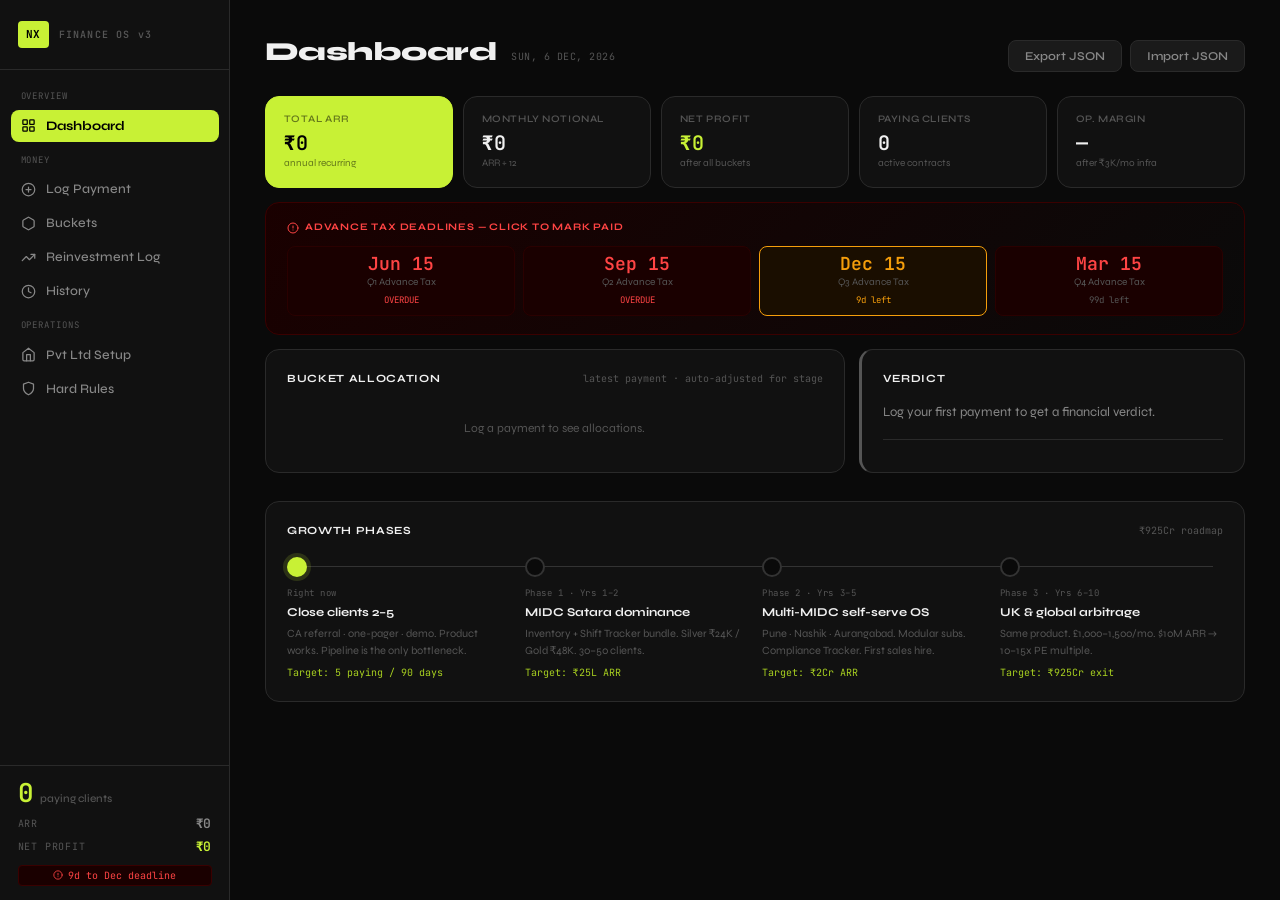
==== commit c909edff: "v3 — tax countdown, reinvestment log, pvt ltd setup, export/import" ====
--- a/index.html
+++ b/index.html
@@ -14,258 +14,322 @@
   --accent:#c8f135;--accent2:#a8d020;
   --red:#ff4444;--amber:#f59e0b;--green:#22c55e;--blue:#3b82f6;--purple:#a855f7;--pink:#ec4899;
   --fh:'Syne',system-ui,sans-serif;--fm:'JetBrains Mono',monospace;
-  --sw:220px;--r:8px;--rl:14px;
+  --sw:230px;--r:8px;--rl:14px;
 }
 html,body{height:100%;background:var(--bg);color:var(--text);font-family:var(--fh);font-size:14px;line-height:1.5;overflow-x:hidden}
 body{display:flex;min-height:100vh}
 
-/* SIDEBAR */
+/* ── SIDEBAR ── */
 .sidebar{width:var(--sw);background:var(--bg1);border-right:1px solid var(--border);display:flex;flex-direction:column;position:fixed;top:0;left:0;height:100vh;z-index:100;transition:transform .3s cubic-bezier(.4,0,.2,1)}
-.s-logo{padding:1.75rem 1.5rem 1.5rem;border-bottom:1px solid var(--border);display:flex;align-items:center;gap:10px}
-.logo-mark{background:var(--accent);color:#000;font-family:var(--fm);font-weight:700;font-size:12px;letter-spacing:.05em;padding:5px 8px;border-radius:4px}
-.logo-text{font-family:var(--fm);font-size:10px;font-weight:600;color:var(--text3);letter-spacing:.15em}
-.s-nav{flex:1;padding:1rem .75rem;display:flex;flex-direction:column;gap:2px}
-.nb{display:flex;align-items:center;gap:10px;width:100%;background:none;border:none;color:var(--text2);font-family:var(--fh);font-size:13px;font-weight:500;padding:9px 12px;border-radius:var(--r);cursor:pointer;transition:all .15s;text-align:left;letter-spacing:.02em}
-.nb svg{width:16px;height:16px;stroke:currentColor;fill:none;stroke-width:2;stroke-linecap:round;stroke-linejoin:round;flex-shrink:0}
+.s-logo{padding:1.5rem 1.25rem;border-bottom:1px solid var(--border);display:flex;align-items:center;gap:10px}
+.logo-mark{background:var(--accent);color:#000;font-family:var(--fm);font-weight:700;font-size:11px;letter-spacing:.05em;padding:5px 8px;border-radius:4px;flex-shrink:0}
+.logo-text{font-family:var(--fm);font-size:10px;font-weight:600;color:var(--text3);letter-spacing:.12em}
+.s-nav{flex:1;padding:.75rem;display:flex;flex-direction:column;gap:2px;overflow-y:auto}
+.nb{display:flex;align-items:center;gap:10px;width:100%;background:none;border:none;color:var(--text2);font-family:var(--fh);font-size:13px;font-weight:500;padding:8px 10px;border-radius:var(--r);cursor:pointer;transition:all .15s;text-align:left}
+.nb svg{width:15px;height:15px;stroke:currentColor;fill:none;stroke-width:2;stroke-linecap:round;stroke-linejoin:round;flex-shrink:0}
 .nb:hover{background:var(--bg2);color:var(--text)}
 .nb.active{background:var(--accent);color:#000;font-weight:700}
 .nb.active svg{stroke:#000}
-.s-foot{padding:1.25rem 1.5rem;border-top:1px solid var(--border)}
-.cc{display:flex;align-items:baseline;gap:6px;margin-bottom:8px}
-.cc-n{font-family:var(--fm);font-size:28px;font-weight:600;color:var(--accent);line-height:1}
-.cc-l{font-size:11px;color:var(--text3);font-weight:500;letter-spacing:.03em}
-.arr-row{display:flex;justify-content:space-between;align-items:center}
-.arr-l{font-family:var(--fm);font-size:10px;color:var(--text3);letter-spacing:.1em}
-.arr-v{font-family:var(--fm);font-size:14px;font-weight:600;color:var(--text2)}
-
-/* MAIN */
+.nav-section{font-family:var(--fm);font-size:9px;color:var(--text3);letter-spacing:.1em;padding:10px 10px 4px;text-transform:uppercase}
+.s-foot{padding:1rem 1.25rem;border-top:1px solid var(--border)}
+.cc{display:flex;align-items:baseline;gap:6px;margin-bottom:6px}
+.cc-n{font-family:var(--fm);font-size:26px;font-weight:600;color:var(--accent);line-height:1}
+.cc-l{font-size:11px;color:var(--text3);font-weight:500}
+.arr-row{display:flex;justify-content:space-between;align-items:center;margin-bottom:4px}
+.arr-l{font-family:var(--fm);font-size:10px;color:var(--text3);letter-spacing:.08em}
+.arr-v{font-family:var(--fm);font-size:13px;font-weight:600;color:var(--text2)}
+.tax-pill{display:inline-flex;align-items:center;gap:5px;background:#1a0000;border:1px solid #3a0000;border-radius:4px;padding:3px 8px;font-family:var(--fm);font-size:10px;color:var(--red);margin-top:4px;cursor:pointer;transition:all .15s;width:100%;justify-content:center}
+.tax-pill:hover{background:#2a0000}
+
+/* ── MAIN ── */
 .main{margin-left:var(--sw);flex:1;min-height:100vh;display:flex;flex-direction:column}
-.mob-hdr{display:none;align-items:center;gap:12px;padding:1rem 1.25rem;border-bottom:1px solid var(--border);background:var(--bg1);position:sticky;top:0;z-index:50}
+.mob-hdr{display:none;align-items:center;gap:12px;padding:.875rem 1.25rem;border-bottom:1px solid var(--border);background:var(--bg1);position:sticky;top:0;z-index:50}
 .ham{background:none;border:none;cursor:pointer;display:flex;flex-direction:column;gap:5px;padding:2px}
 .ham span{display:block;width:20px;height:2px;background:var(--text);border-radius:2px}
-.mob-logo{font-family:var(--fm);font-size:12px;font-weight:600;letter-spacing:.12em;color:var(--text2)}
-
-/* VIEWS */
-.view{display:none;padding:2.5rem;flex:1;animation:fi .2s ease}
+.mob-logo{font-family:var(--fm);font-size:11px;font-weight:600;letter-spacing:.12em;color:var(--text2)}
+
+/* ── VIEWS ── */
+.view{display:none;padding:2.25rem 2.5rem;flex:1;animation:fi .18s ease}
 .view.active{display:block}
-@keyframes fi{from{opacity:0;transform:translateY(6px)}to{opacity:1;transform:translateY(0)}}
-.vh{margin-bottom:2rem;display:flex;align-items:baseline;gap:1rem;flex-wrap:wrap}
-.vt{font-family:var(--fh);font-size:28px;font-weight:800;color:var(--text);letter-spacing:-.02em}
-.vs{font-family:var(--fm);font-size:11px;color:var(--text3);letter-spacing:.04em}
-
-/* PANELS */
-.panel{background:var(--bg1);border:1px solid var(--border);border-radius:var(--rl);padding:1.5rem;margin-bottom:1.25rem}
+@keyframes fi{from{opacity:0;transform:translateY(5px)}to{opacity:1;transform:translateY(0)}}
+.vh{margin-bottom:1.75rem;display:flex;align-items:baseline;gap:1rem;flex-wrap:wrap;justify-content:space-between}
+.vh-left{display:flex;align-items:baseline;gap:1rem;flex-wrap:wrap}
+.vt{font-size:26px;font-weight:800;color:var(--text);letter-spacing:-.02em}
+.vs{font-family:var(--fm);font-size:10px;color:var(--text3);letter-spacing:.05em}
+
+/* ── PANELS ── */
+.panel{background:var(--bg1);border:1px solid var(--border);border-radius:var(--rl);padding:1.5rem;margin-bottom:1rem}
 .ph{display:flex;align-items:baseline;justify-content:space-between;margin-bottom:1.25rem;flex-wrap:wrap;gap:6px}
-.pt{font-size:12px;font-weight:700;color:var(--text);letter-spacing:.05em;text-transform:uppercase}
-.ps{font-family:var(--fm);font-size:10px;color:var(--text3);letter-spacing:.06em}
-
-/* STATS */
-.sg{display:grid;grid-template-columns:repeat(4,1fr);gap:12px;margin-bottom:1.25rem}
-.sc{background:var(--bg1);border:1px solid var(--border);border-radius:var(--rl);padding:1.25rem 1.5rem;transition:border-color .2s}
+.pt{font-size:11px;font-weight:700;color:var(--text);letter-spacing:.06em;text-transform:uppercase}
+.ps{font-family:var(--fm);font-size:10px;color:var(--text3)}
+
+/* ── STATS ── */
+.sg{display:grid;grid-template-columns:repeat(5,1fr);gap:10px;margin-bottom:1rem}
+.sc{background:var(--bg1);border:1px solid var(--border);border-radius:var(--rl);padding:1.1rem 1.25rem;transition:border-color .2s}
 .sc.ac{background:var(--accent);border-color:var(--accent)}
 .sc.ac .sl,.sc.ac .ss{color:rgba(0,0,0,.5)}
 .sc.ac .sv{color:#000}
-.sl{font-size:11px;font-weight:600;color:var(--text3);letter-spacing:.06em;text-transform:uppercase;margin-bottom:8px}
-.sv{font-family:var(--fm);font-size:22px;font-weight:600;color:var(--text);line-height:1;margin-bottom:4px}
-.ss{font-size:11px;color:var(--text3)}
-
-/* DASH GRID */
-.dg{display:grid;grid-template-columns:1.4fr 1fr;gap:1.25rem;margin-bottom:1.25rem}
-
-/* BUCKET BARS */
-.bbr{display:flex;align-items:center;gap:10px;margin-bottom:12px}
+.sl{font-size:10px;font-weight:600;color:var(--text3);letter-spacing:.06em;text-transform:uppercase;margin-bottom:6px}
+.sv{font-family:var(--fm);font-size:20px;font-weight:600;color:var(--text);line-height:1;margin-bottom:3px}
+.ss{font-size:10px;color:var(--text3)}
+
+/* ── DASH GRID ── */
+.dg{display:grid;grid-template-columns:1.5fr 1fr;gap:1rem;margin-bottom:1rem}
+
+/* ── BUCKET BARS ── */
+.bbr{display:flex;align-items:center;gap:10px;margin-bottom:10px}
 .bbr:last-child{margin-bottom:0}
-.bbl{font-size:12px;font-weight:600;color:var(--text2);min-width:130px}
-.bbt{flex:1;height:6px;background:var(--bg3);border-radius:999px;overflow:hidden}
-.bbf{height:100%;border-radius:999px;transition:width .6s cubic-bezier(.4,0,.2,1);width:0}
-.bba{font-family:var(--fm);font-size:11px;color:var(--text2);min-width:75px;text-align:right}
-
-/* VERDICT */
-.vp{display:flex;flex-direction:column;justify-content:space-between;border-left:3px solid var(--accent)}
-.vtxt{font-size:13px;line-height:1.7;color:var(--text2);flex:1;padding:.5rem 0}
-.vstg{font-family:var(--fm);font-size:10px;color:var(--text3);letter-spacing:.04em;margin-top:1rem;padding-top:1rem;border-top:1px solid var(--border)}
-
-/* PHASES */
+.bbl{font-size:11px;font-weight:600;color:var(--text2);min-width:150px}
+.bbt{flex:1;height:5px;background:var(--bg3);border-radius:999px;overflow:hidden}
+.bbf{height:100%;border-radius:999px;transition:width .7s cubic-bezier(.4,0,.2,1);width:0}
+.bba{font-family:var(--fm);font-size:11px;color:var(--text2);min-width:80px;text-align:right}
+
+/* ── VERDICT ── */
+.vp{display:flex;flex-direction:column;border-left:3px solid var(--accent)}
+.vtxt{font-size:13px;line-height:1.7;color:var(--text2);flex:1;padding:.4rem 0}
+.vstg{font-family:var(--fm);font-size:10px;color:var(--text3);margin-top:.75rem;padding-top:.75rem;border-top:1px solid var(--border)}
+
+/* ── TAX COUNTDOWN ── */
+.tax-card{background:linear-gradient(135deg,#1a0000,#0a0a0a);border:1px solid #3a0000;border-radius:var(--rl);padding:1.25rem 1.5rem;margin-bottom:1rem}
+.tc-label{font-size:10px;font-weight:700;color:var(--red);letter-spacing:.08em;text-transform:uppercase;margin-bottom:.75rem;display:flex;align-items:center;gap:6px}
+.tc-grid{display:grid;grid-template-columns:repeat(4,1fr);gap:8px}
+.tc-item{background:#1a0000;border:1px solid #2a0000;border-radius:var(--r);padding:8px 10px;text-align:center;cursor:pointer;transition:all .15s}
+.tc-item:hover{border-color:#ff4444}
+.tc-item.paid{background:#001a00;border-color:#003a00;opacity:.7}
+.tc-item.urgent{border-color:var(--amber);background:#1a0e00}
+.tc-num{font-family:var(--fm);font-size:18px;font-weight:600;color:var(--red);line-height:1}
+.tc-item.paid .tc-num{color:var(--green)}
+.tc-item.urgent .tc-num{color:var(--amber)}
+.tc-mo{font-size:10px;color:var(--text3);margin-top:2px}
+.tc-days{font-family:var(--fm);font-size:9px;margin-top:4px}
+.tc-item.paid .tc-days{color:var(--green)}
+.tc-item.urgent .tc-days{color:var(--amber)}
+
+/* ── PHASES ── */
 .pht{display:grid;grid-template-columns:repeat(4,1fr);gap:1rem;position:relative}
 .pht::before{content:'';position:absolute;top:9px;left:10px;right:10px;height:1px;background:var(--border2);z-index:0}
 .phi{position:relative}
-.phd{width:20px;height:20px;border-radius:50%;border:2px solid var(--border2);background:var(--bg);margin-bottom:12px;position:relative;z-index:1;transition:all .3s}
-.phl{font-family:var(--fm);font-size:10px;color:var(--text3);letter-spacing:.06em;margin-bottom:4px}
-.phn{font-size:13px;font-weight:700;color:var(--text);margin-bottom:6px;letter-spacing:-.01em}
-.phdt{font-size:11px;color:var(--text3);line-height:1.55;margin-bottom:8px}
-.phtg{font-family:var(--fm);font-size:10px;color:var(--accent2);letter-spacing:.03em}
-
-/* LOG FORM */
-.lg{display:grid;grid-template-columns:1fr 1fr;gap:1.25rem}
-.fg{margin-bottom:1rem}
-.fl{display:block;font-size:11px;font-weight:600;color:var(--text3);letter-spacing:.06em;text-transform:uppercase;margin-bottom:6px}
-.fi{width:100%;background:var(--bg2);border:1px solid var(--border);border-radius:var(--r);color:var(--text);font-family:var(--fh);font-size:14px;padding:10px 12px;outline:none;transition:border-color .2s;-webkit-appearance:none}
+.phd{width:20px;height:20px;border-radius:50%;border:2px solid var(--border2);background:var(--bg);margin-bottom:10px;position:relative;z-index:1;transition:all .3s}
+.phl{font-family:var(--fm);font-size:9px;color:var(--text3);letter-spacing:.06em;margin-bottom:3px}
+.phn{font-size:12px;font-weight:700;color:var(--text);margin-bottom:5px}
+.phdt{font-size:11px;color:var(--text3);line-height:1.5;margin-bottom:6px}
+.phtg{font-family:var(--fm);font-size:10px;color:var(--accent2)}
+
+/* ── FORMS ── */
+.lg{display:grid;grid-template-columns:1fr 1fr;gap:1rem}
+.fg{margin-bottom:.875rem}
+.fl{display:block;font-size:10px;font-weight:600;color:var(--text3);letter-spacing:.06em;text-transform:uppercase;margin-bottom:5px}
+.fi{width:100%;background:var(--bg2);border:1px solid var(--border);border-radius:var(--r);color:var(--text);font-family:var(--fh);font-size:13px;padding:9px 11px;outline:none;transition:border-color .2s;-webkit-appearance:none}
 .fi:focus{border-color:var(--accent)}
 .fi::placeholder{color:var(--text3)}
 .fi option{background:var(--bg2)}
-.fr{display:grid;grid-template-columns:1fr 1fr;gap:12px}
-.btn-p{width:100%;background:var(--accent);color:#000;font-family:var(--fh);font-size:14px;font-weight:700;letter-spacing:.02em;padding:12px 24px;border:none;border-radius:var(--r);cursor:pointer;margin-top:.5rem;transition:all .15s}
+.fr{display:grid;grid-template-columns:1fr 1fr;gap:10px}
+.btn-p{width:100%;background:var(--accent);color:#000;font-family:var(--fh);font-size:13px;font-weight:700;letter-spacing:.02em;padding:11px 20px;border:none;border-radius:var(--r);cursor:pointer;margin-top:.375rem;transition:all .15s}
 .btn-p:hover{background:var(--accent2);transform:translateY(-1px)}
-.btn-p:active{transform:translateY(0)}
-.ptot{font-family:var(--fm);font-size:20px;font-weight:600;color:var(--accent);margin-bottom:1.25rem;padding-bottom:1rem;border-bottom:1px solid var(--border)}
-.prw{display:flex;align-items:center;justify-content:space-between;padding:8px 0;border-bottom:1px solid var(--border)}
+.btn-sec{background:var(--bg2);color:var(--text2);border:1px solid var(--border);font-family:var(--fh);font-size:12px;font-weight:600;padding:8px 16px;border-radius:var(--r);cursor:pointer;transition:all .15s}
+.btn-sec:hover{border-color:var(--border2);color:var(--text)}
+.ptot{font-family:var(--fm);font-size:18px;font-weight:600;color:var(--accent);margin-bottom:1rem;padding-bottom:.875rem;border-bottom:1px solid var(--border)}
+.prw{display:flex;align-items:center;justify-content:space-between;padding:7px 0;border-bottom:1px solid var(--border)}
 .prw:last-of-type{border-bottom:none}
-.prl{display:flex;align-items:center;gap:10px}
-.prd{width:8px;height:8px;border-radius:50%;flex-shrink:0}
-.prn{font-size:13px;font-weight:600;color:var(--text)}
-.prp{font-size:11px;color:var(--text3);margin-top:1px}
-.pra{font-family:var(--fm);font-size:13px;font-weight:600}
-.prule{margin-top:1rem;padding:8px 12px;background:var(--bg2);border-radius:var(--r);font-size:11px;color:var(--text3);display:flex;align-items:center;gap:8px}
-.prule svg{stroke:var(--accent2);fill:none;stroke-width:2;stroke-linecap:round;stroke-linejoin:round;flex-shrink:0;width:14px;height:14px}
-
-/* BUCKETS */
+.prl{display:flex;align-items:center;gap:9px}
+.prd{width:7px;height:7px;border-radius:50%;flex-shrink:0}
+.prn{font-size:12px;font-weight:600;color:var(--text)}
+.prp{font-size:10px;color:var(--text3);margin-top:1px}
+.pra{font-family:var(--fm);font-size:12px;font-weight:600}
+.prule{margin-top:.875rem;padding:7px 11px;background:var(--bg2);border-radius:var(--r);font-size:11px;color:var(--text3);display:flex;align-items:center;gap:7px}
+
+/* ── BUCKETS ── */
 .bkg{display:grid;grid-template-columns:repeat(3,1fr);gap:1rem}
-.bkc{background:var(--bg1);border:1px solid var(--border);border-radius:var(--rl);padding:1.5rem;position:relative;overflow:hidden;transition:border-color .2s}
+.bkc{background:var(--bg1);border:1px solid var(--border);border-radius:var(--rl);padding:1.25rem;position:relative;overflow:hidden;transition:border-color .2s}
 .bkc:hover{border-color:var(--border2)}
 .bktop{position:absolute;top:0;left:0;right:0;height:3px}
-.bkl{font-size:11px;font-weight:700;letter-spacing:.08em;text-transform:uppercase;margin-bottom:8px}
-.bkv{font-family:var(--fm);font-size:24px;font-weight:600;color:var(--text);line-height:1;margin-bottom:4px}
-.bkp{font-family:var(--fm);font-size:11px;color:var(--text3);margin-bottom:12px}
-.bkd{font-size:12px;color:var(--text3);line-height:1.55;border-top:1px solid var(--border);padding-top:10px;margin-top:10px}
-.bkcap{font-family:var(--fm);font-size:10px;margin-top:8px;padding:4px 8px;border-radius:4px;display:inline-block}
-
-/* HISTORY */
-.hi{display:flex;align-items:center;gap:1rem;padding:1rem 0;border-bottom:1px solid var(--border)}
+.bkl{font-size:10px;font-weight:700;letter-spacing:.08em;text-transform:uppercase;margin-bottom:6px}
+.bkv{font-family:var(--fm);font-size:22px;font-weight:600;color:var(--text);line-height:1;margin-bottom:3px}
+.bkp{font-family:var(--fm);font-size:10px;color:var(--text3);margin-bottom:10px}
+.bkd{font-size:11px;color:var(--text3);line-height:1.55;border-top:1px solid var(--border);padding-top:8px;margin-top:8px}
+.bkcap{font-family:var(--fm);font-size:9px;margin-top:6px;padding:3px 7px;border-radius:4px;display:inline-block}
+.bk-monthly{font-family:var(--fm);font-size:10px;color:var(--text3);margin-top:4px}
+
+/* ── HISTORY ── */
+.hi{display:flex;align-items:center;gap:.875rem;padding:.875rem 0;border-bottom:1px solid var(--border)}
 .hi:last-child{border-bottom:none}
-.hit{font-family:var(--fm);font-size:10px;font-weight:600;letter-spacing:.06em;padding:3px 8px;border-radius:4px;text-transform:uppercase;flex-shrink:0}
-.hit.new{background:rgba(200,241,53,.15);color:var(--accent)}
-.hit.renewal{background:rgba(59,130,246,.15);color:var(--blue)}
-.hit.upgrade{background:rgba(168,85,247,.15);color:var(--purple)}
-.hic{font-size:14px;font-weight:700;color:var(--text);flex:1}
-.hid{font-family:var(--fm);font-size:11px;color:var(--text3)}
-.hia{font-family:var(--fm);font-size:14px;font-weight:600;color:var(--accent)}
-.hdel{background:none;border:1px solid var(--border);color:var(--text3);border-radius:4px;font-size:11px;padding:3px 8px;cursor:pointer;font-family:var(--fm);transition:all .15s}
+.hit{font-family:var(--fm);font-size:9px;font-weight:600;letter-spacing:.06em;padding:3px 7px;border-radius:4px;text-transform:uppercase;flex-shrink:0}
+.hit.new{background:rgba(200,241,53,.12);color:var(--accent)}
+.hit.renewal{background:rgba(59,130,246,.12);color:var(--blue)}
+.hit.upgrade{background:rgba(168,85,247,.12);color:var(--purple)}
+.hic{font-size:13px;font-weight:700;color:var(--text)}
+.hid{font-family:var(--fm);font-size:10px;color:var(--text3)}
+.hia{font-family:var(--fm);font-size:13px;font-weight:600;color:var(--accent)}
+.hdel{background:none;border:1px solid var(--border);color:var(--text3);border-radius:4px;font-size:10px;padding:3px 7px;cursor:pointer;font-family:var(--fm);transition:all .15s;flex-shrink:0}
 .hdel:hover{border-color:var(--red);color:var(--red)}
 
-/* RULES */
-.rl{display:flex;flex-direction:column;gap:10px}
-.rc{background:var(--bg1);border:1px solid var(--border);border-radius:var(--rl);padding:1.25rem 1.5rem;display:flex;gap:1rem;align-items:flex-start;transition:border-color .2s}
+/* ── REINVEST LOG ── */
+.ri-item{display:flex;align-items:flex-start;gap:.875rem;padding:.875rem 0;border-bottom:1px solid var(--border)}
+.ri-item:last-child{border-bottom:none}
+.ri-tag{font-family:var(--fm);font-size:9px;font-weight:600;letter-spacing:.06em;padding:3px 7px;border-radius:4px;text-transform:uppercase;flex-shrink:0;background:rgba(200,241,53,.12);color:var(--accent)}
+.ri-name{font-size:13px;font-weight:600;color:var(--text)}
+.ri-note{font-size:11px;color:var(--text3);margin-top:2px}
+.ri-amt{font-family:var(--fm);font-size:13px;font-weight:600;color:var(--red);flex-shrink:0;text-align:right}
+.ri-date{font-family:var(--fm);font-size:10px;color:var(--text3)}
+.balance-bar{background:var(--bg2);border:1px solid var(--border);border-radius:var(--r);padding:.875rem 1rem;display:flex;align-items:center;justify-content:space-between;margin-bottom:1rem}
+.bb-label{font-size:11px;color:var(--text2)}
+.bb-val{font-family:var(--fm);font-size:16px;font-weight:600}
+
+/* ── PVTLTD ── */
+.check-item{display:flex;align-items:flex-start;gap:.875rem;padding:.875rem 0;border-bottom:1px solid var(--border)}
+.check-item:last-child{border-bottom:none}
+.check-box{width:20px;height:20px;border-radius:4px;border:1.5px solid var(--border2);background:var(--bg2);flex-shrink:0;cursor:pointer;display:flex;align-items:center;justify-content:center;transition:all .15s;margin-top:1px}
+.check-box.done{background:var(--accent);border-color:var(--accent)}
+.check-box svg{width:11px;height:11px;stroke:#000;fill:none;stroke-width:3;stroke-linecap:round;stroke-linejoin:round;display:none}
+.check-box.done svg{display:block}
+.ci-body{flex:1}
+.ci-title{font-size:13px;font-weight:700;color:var(--text);margin-bottom:3px}
+.ci-title.done-text{text-decoration:line-through;color:var(--text3)}
+.ci-desc{font-size:11px;color:var(--text3);line-height:1.55}
+.ci-tag{font-family:var(--fm);font-size:9px;padding:2px 6px;border-radius:3px;margin-top:5px;display:inline-block}
+.law-card{background:var(--bg1);border:1px solid var(--border);border-radius:var(--rl);padding:1.25rem 1.5rem;margin-bottom:.75rem;transition:border-color .2s}
+.law-card:hover{border-color:var(--border2)}
+.law-num{font-family:var(--fm);font-size:9px;color:var(--text3);letter-spacing:.08em;margin-bottom:4px}
+.law-title{font-size:13px;font-weight:700;color:var(--text);margin-bottom:5px}
+.law-desc{font-size:12px;color:var(--text3);line-height:1.6}
+.law-benefit{font-family:var(--fm);font-size:10px;margin-top:6px;padding:3px 8px;border-radius:4px;display:inline-block}
+
+/* ── RULES ── */
+.rl{display:flex;flex-direction:column;gap:8px}
+.rc{background:var(--bg1);border:1px solid var(--border);border-radius:var(--rl);padding:1.1rem 1.25rem;display:flex;gap:.875rem;align-items:flex-start;transition:border-color .2s}
 .rc:hover{border-color:var(--border2)}
-.ri{width:40px;height:40px;border-radius:var(--r);display:flex;align-items:center;justify-content:center;flex-shrink:0}
-.ri svg{stroke:currentColor;fill:none;stroke-width:2;stroke-linecap:round;stroke-linejoin:round;width:20px;height:20px}
-.rtt{font-size:14px;font-weight:700;color:var(--text);margin-bottom:5px;letter-spacing:-.01em}
-.rtd{font-size:12px;color:var(--text3);line-height:1.65}
-
-/* MISC */
-.ndm{font-size:13px;color:var(--text3);padding:1rem 0;text-align:center}
-.toast{position:fixed;bottom:2rem;right:2rem;background:var(--accent);color:#000;font-family:var(--fh);font-size:13px;font-weight:700;padding:10px 18px;border-radius:var(--r);opacity:0;transform:translateY(8px);transition:all .25s ease;pointer-events:none;z-index:999}
+.ri-icon{width:36px;height:36px;border-radius:var(--r);display:flex;align-items:center;justify-content:center;flex-shrink:0}
+.ri-icon svg{stroke:currentColor;fill:none;stroke-width:2;stroke-linecap:round;stroke-linejoin:round;width:18px;height:18px}
+.rtt{font-size:13px;font-weight:700;color:var(--text);margin-bottom:4px}
+.rtd{font-size:11px;color:var(--text3);line-height:1.6}
+
+/* ── MISC ── */
+.ndm{font-size:12px;color:var(--text3);padding:1rem 0;text-align:center}
+.toast{position:fixed;bottom:1.5rem;right:1.5rem;background:var(--accent);color:#000;font-family:var(--fh);font-size:12px;font-weight:700;padding:9px 16px;border-radius:var(--r);opacity:0;transform:translateY(6px);transition:all .22s ease;pointer-events:none;z-index:999;max-width:300px}
 .toast.show{opacity:1;transform:translateY(0)}
-.divider{height:1px;background:var(--border);margin:10px 0}
-.sl-label{font-size:11px;font-weight:500;color:var(--text3);letter-spacing:.05em;text-transform:uppercase;margin:1.25rem 0 .65rem}
-
-/* RESPONSIVE */
-@media(max-width:1100px){.sg{grid-template-columns:repeat(2,1fr)}.bkg{grid-template-columns:repeat(2,1fr)}.pht{grid-template-columns:repeat(2,1fr)}.pht::before{display:none}}
+.divider{height:1px;background:var(--border);margin:8px 0}
+.export-row{display:flex;gap:8px;margin-bottom:1rem}
+.progress-bar-wrap{background:var(--bg3);border-radius:999px;height:4px;margin-top:6px;overflow:hidden}
+.progress-bar-fill{height:100%;border-radius:999px;transition:width .6s ease}
+.modal-overlay{display:none;position:fixed;inset:0;background:rgba(0,0,0,.75);z-index:200;align-items:center;justify-content:center}
+.modal-overlay.show{display:flex}
+.modal{background:var(--bg1);border:1px solid var(--border2);border-radius:var(--rl);padding:1.75rem;width:100%;max-width:480px;margin:1rem}
+.modal-title{font-size:16px;font-weight:700;color:var(--text);margin-bottom:1.25rem}
+.modal-close{float:right;background:none;border:none;color:var(--text3);cursor:pointer;font-size:18px;line-height:1;margin-top:-4px}
+.modal-close:hover{color:var(--text)}
+
+/* ── RESPONSIVE ── */
+@media(max-width:1200px){.sg{grid-template-columns:repeat(3,1fr)}}
+@media(max-width:1000px){.sg{grid-template-columns:repeat(2,1fr)}.bkg{grid-template-columns:repeat(2,1fr)}.pht{grid-template-columns:repeat(2,1fr)}.pht::before{display:none}}
 @media(max-width:768px){
   .sidebar{transform:translateX(calc(-1 * var(--sw)))}
-  .sidebar.open{transform:translateX(0);box-shadow:4px 0 20px rgba(0,0,0,.5)}
-  .main{margin-left:0}
-  .mob-hdr{display:flex}
-  .view{padding:1.5rem 1.25rem}
-  .dg{grid-template-columns:1fr}
-  .lg{grid-template-columns:1fr}
-  .sg{grid-template-columns:1fr 1fr}
-  .bkg{grid-template-columns:1fr}
-  .pht{grid-template-columns:1fr}
-  .pht::before{display:none}
-  .fr{grid-template-columns:1fr}
-  .vt{font-size:22px}
-}
-@media(max-width:480px){.sg{grid-template-columns:1fr}}
+  .sidebar.open{transform:translateX(0);box-shadow:4px 0 24px rgba(0,0,0,.6)}
+  .main{margin-left:0}.mob-hdr{display:flex}
+  .view{padding:1.25rem}
+  .dg{grid-template-columns:1fr}.lg{grid-template-columns:1fr}
+  .sg{grid-template-columns:1fr 1fr}.bkg{grid-template-columns:1fr}
+  .pht{grid-template-columns:1fr}.pht::before{display:none}
+  .fr{grid-template-columns:1fr}.vt{font-size:22px}
+  .tc-grid{grid-template-columns:repeat(2,1fr)}
+}
+@media(max-width:480px){.sg{grid-template-columns:1fr}.export-row{flex-direction:column}}
 </style>
 </head>
 <body>
 
+<!-- SIDEBAR -->
 <aside class="sidebar" id="sidebar">
   <div class="s-logo">
     <span class="logo-mark">NX</span>
-    <span class="logo-text">FINANCE OS</span>
+    <span class="logo-text">FINANCE OS v3</span>
   </div>
   <nav class="s-nav">
-    <button class="nb active" data-view="dashboard">
-      <svg viewBox="0 0 24 24"><rect x="3" y="3" width="7" height="7" rx="1"/><rect x="14" y="3" width="7" height="7" rx="1"/><rect x="3" y="14" width="7" height="7" rx="1"/><rect x="14" y="14" width="7" height="7" rx="1"/></svg>
-      Dashboard
-    </button>
-    <button class="nb" data-view="log">
-      <svg viewBox="0 0 24 24"><circle cx="12" cy="12" r="10"/><line x1="12" y1="8" x2="12" y2="16"/><line x1="8" y1="12" x2="16" y2="12"/></svg>
-      Log Payment
-    </button>
-    <button class="nb" data-view="buckets">
-      <svg viewBox="0 0 24 24"><path d="M21 16V8a2 2 0 0 0-1-1.73l-7-4a2 2 0 0 0-2 0l-7 4A2 2 0 0 0 3 8v8a2 2 0 0 0 1 1.73l7 4a2 2 0 0 0 2 0l7-4A2 2 0 0 0 21 16z"/></svg>
-      Buckets
-    </button>
-    <button class="nb" data-view="history">
-      <svg viewBox="0 0 24 24"><circle cx="12" cy="12" r="10"/><polyline points="12 6 12 12 16 14"/></svg>
-      History
-    </button>
-    <button class="nb" data-view="rules">
-      <svg viewBox="0 0 24 24"><path d="M12 22s8-4 8-10V5l-8-3-8 3v7c0 6 8 10 8 10z"/></svg>
-      Hard Rules
-    </button>
+    <div class="nav-section">Overview</div>
+    <button class="nb active" data-view="dashboard"><svg viewBox="0 0 24 24"><rect x="3" y="3" width="7" height="7" rx="1"/><rect x="14" y="3" width="7" height="7" rx="1"/><rect x="3" y="14" width="7" height="7" rx="1"/><rect x="14" y="14" width="7" height="7" rx="1"/></svg>Dashboard</button>
+    <div class="nav-section">Money</div>
+    <button class="nb" data-view="log"><svg viewBox="0 0 24 24"><circle cx="12" cy="12" r="10"/><line x1="12" y1="8" x2="12" y2="16"/><line x1="8" y1="12" x2="16" y2="12"/></svg>Log Payment</button>
+    <button class="nb" data-view="buckets"><svg viewBox="0 0 24 24"><path d="M21 16V8a2 2 0 0 0-1-1.73l-7-4a2 2 0 0 0-2 0l-7 4A2 2 0 0 0 3 8v8a2 2 0 0 0 1 1.73l7 4a2 2 0 0 0 2 0l7-4A2 2 0 0 0 21 16z"/></svg>Buckets</button>
+    <button class="nb" data-view="reinvest"><svg viewBox="0 0 24 24"><polyline points="22 7 13.5 15.5 8.5 10.5 2 17"/><polyline points="16 7 22 7 22 13"/></svg>Reinvestment Log</button>
+    <button class="nb" data-view="history"><svg viewBox="0 0 24 24"><circle cx="12" cy="12" r="10"/><polyline points="12 6 12 12 16 14"/></svg>History</button>
+    <div class="nav-section">Operations</div>
+    <button class="nb" data-view="pvtltd"><svg viewBox="0 0 24 24"><path d="M3 9l9-7 9 7v11a2 2 0 0 1-2 2H5a2 2 0 0 1-2-2z"/><polyline points="9 22 9 12 15 12 15 22"/></svg>Pvt Ltd Setup</button>
+    <button class="nb" data-view="rules"><svg viewBox="0 0 24 24"><path d="M12 22s8-4 8-10V5l-8-3-8 3v7c0 6 8 10 8 10z"/></svg>Hard Rules</button>
   </nav>
   <div class="s-foot">
-    <div class="cc">
-      <span class="cc-n" id="sb-clients">0</span>
-      <span class="cc-l">paying clients</span>
-    </div>
-    <div class="arr-row">
-      <span class="arr-l">ARR</span>
-      <span class="arr-v" id="sb-arr">₹0</span>
-    </div>
+    <div class="cc"><span class="cc-n" id="sb-clients">0</span><span class="cc-l">paying clients</span></div>
+    <div class="arr-row"><span class="arr-l">ARR</span><span class="arr-v" id="sb-arr">₹0</span></div>
+    <div class="arr-row"><span class="arr-l">NET PROFIT</span><span class="arr-v" id="sb-net" style="color:var(--accent)">₹0</span></div>
+    <button class="tax-pill" onclick="switchView('dashboard');setTimeout(()=>document.getElementById('tax-section').scrollIntoView({behavior:'smooth'}),100)">
+      <svg viewBox="0 0 24 24" width="10" height="10" style="stroke:#ff4444;fill:none;stroke-width:2;stroke-linecap:round"><circle cx="12" cy="12" r="10"/><line x1="12" y1="8" x2="12" y2="12"/><line x1="12" y1="16" x2="12.01" y2="16"/></svg>
+      <span id="sb-tax-label">Next tax deadline</span>
+    </button>
   </div>
 </aside>
 
+<!-- MAIN -->
 <main class="main">
   <header class="mob-hdr">
     <button class="ham" id="ham"><span></span><span></span><span></span></button>
     <span class="mob-logo">NX FINANCE OS</span>
   </header>
 
-  <!-- DASHBOARD -->
+  <!-- ── DASHBOARD ── -->
   <section class="view active" id="view-dashboard">
     <div class="vh">
-      <h1 class="vt">Dashboard</h1>
-      <span class="vs" id="dash-date"></span>
+      <div class="vh-left"><h1 class="vt">Dashboard</h1><span class="vs" id="dash-date"></span></div>
+      <div style="display:flex;gap:8px">
+        <button class="btn-sec" onclick="exportData()">Export JSON</button>
+        <button class="btn-sec" onclick="document.getElementById('import-input').click()">Import JSON</button>
+        <input type="file" id="import-input" accept=".json" style="display:none" onchange="importData(event)"/>
+      </div>
     </div>
     <div class="sg">
-      <div class="sc ac"><div class="sl">Total ARR</div><div class="sv" id="d-arr">₹0</div><div class="ss">annual recurring revenue</div></div>
+      <div class="sc ac"><div class="sl">Total ARR</div><div class="sv" id="d-arr">₹0</div><div class="ss">annual recurring</div></div>
       <div class="sc"><div class="sl">Monthly Notional</div><div class="sv" id="d-mo">₹0</div><div class="ss">ARR ÷ 12</div></div>
+      <div class="sc"><div class="sl">Net Profit</div><div class="sv" id="d-net" style="color:var(--accent)">₹0</div><div class="ss">after all buckets</div></div>
       <div class="sc"><div class="sl">Paying Clients</div><div class="sv" id="d-cl">0</div><div class="ss">active contracts</div></div>
       <div class="sc"><div class="sl">Op. Margin</div><div class="sv" id="d-mg">—</div><div class="ss">after ₹3K/mo infra</div></div>
     </div>
+
+    <!-- TAX COUNTDOWN -->
+    <div class="tax-card" id="tax-section">
+      <div class="tc-label">
+        <svg viewBox="0 0 24 24" width="12" height="12" style="stroke:var(--red);fill:none;stroke-width:2;stroke-linecap:round"><circle cx="12" cy="12" r="10"/><line x1="12" y1="8" x2="12" y2="12"/><line x1="12" y1="16" x2="12.01" y2="16"/></svg>
+        Advance Tax Deadlines — click to mark paid
+      </div>
+      <div class="tc-grid" id="tax-grid"></div>
+    </div>
+
     <div class="dg">
       <div class="panel">
-        <div class="ph"><span class="pt">Bucket Allocation</span><span class="ps">latest payment</span></div>
+        <div class="ph"><span class="pt">Bucket Allocation</span><span class="ps">latest payment · auto-adjusted for stage</span></div>
         <div id="bbars"></div>
         <div class="ndm" id="bbars-empty">Log a payment to see allocations.</div>
       </div>
       <div class="panel vp" id="verdict-panel">
-        <div class="pt" style="margin-bottom:.75rem">Verdict</div>
-        <div class="vtxt" id="v-text">Log your first payment to get a financial verdict.</div>
+        <div class="pt" style="margin-bottom:.6rem">Verdict</div>
+        <div class="vtxt" id="v-text">Log your first payment to get a verdict.</div>
         <div class="vstg" id="v-stage"></div>
       </div>
     </div>
+
     <div class="panel">
-      <div class="ph"><span class="pt">Growth Phases</span><span class="ps">your ₹925Cr roadmap</span></div>
-      <div class="pht" id="phases">
-        <div class="phi" data-p="0"><div class="phd" id="pd0"></div><div class="phl">Right now</div><div class="phn">Close clients 2–5</div><div class="phdt">CA referral · printed one-pager · demo video. Product works. Pipeline is the only bottleneck.</div><div class="phtg">Target: 5 paying in 90 days</div></div>
-        <div class="phi" data-p="1"><div class="phd" id="pd1"></div><div class="phl">Phase 1 · Yrs 1–2</div><div class="phn">MIDC Satara dominance</div><div class="phdt">Inventory + Shift Tracker bundle. Silver ₹24K / Gold ₹48K tiers. 30–50 clients.</div><div class="phtg">Target: ₹25L ARR</div></div>
-        <div class="phi" data-p="2"><div class="phd" id="pd2"></div><div class="phl">Phase 2 · Yrs 3–5</div><div class="phn">Multi-MIDC self-serve OS</div><div class="phdt">Pune · Nashik · Aurangabad. Modular subscriptions. Compliance Tracker add-on.</div><div class="phtg">Target: ₹2Cr ARR</div></div>
-        <div class="phi" data-p="3"><div class="phd" id="pd3"></div><div class="phl">Phase 3 · Yrs 6–10</div><div class="phn">UK &amp; global arbitrage</div><div class="phdt">Same product. £1,000–1,500/mo pricing. $10M ARR triggers 10–15x PE multiple.</div><div class="phtg">Target: ₹925Cr exit</div></div>
+      <div class="ph"><span class="pt">Growth Phases</span><span class="ps">₹925Cr roadmap</span></div>
+      <div class="pht">
+        <div class="phi"><div class="phd" id="pd0"></div><div class="phl">Right now</div><div class="phn">Close clients 2–5</div><div class="phdt">CA referral · one-pager · demo. Product works. Pipeline is the only bottleneck.</div><div class="phtg">Target: 5 paying / 90 days</div></div>
+        <div class="phi"><div class="phd" id="pd1"></div><div class="phl">Phase 1 · Yrs 1–2</div><div class="phn">MIDC Satara dominance</div><div class="phdt">Inventory + Shift Tracker bundle. Silver ₹24K / Gold ₹48K. 30–50 clients.</div><div class="phtg">Target: ₹25L ARR</div></div>
+        <div class="phi"><div class="phd" id="pd2"></div><div class="phl">Phase 2 · Yrs 3–5</div><div class="phn">Multi-MIDC self-serve OS</div><div class="phdt">Pune · Nashik · Aurangabad. Modular subs. Compliance Tracker. First sales hire.</div><div class="phtg">Target: ₹2Cr ARR</div></div>
+        <div class="phi"><div class="phd" id="pd3"></div><div class="phl">Phase 3 · Yrs 6–10</div><div class="phn">UK &amp; global arbitrage</div><div class="phdt">Same product. £1,000–1,500/mo. $10M ARR → 10–15x PE multiple.</div><div class="phtg">Target: ₹925Cr exit</div></div>
       </div>
     </div>
   </section>
 
-  <!-- LOG PAYMENT -->
+  <!-- ── LOG PAYMENT ── -->
   <section class="view" id="view-log">
-    <div class="vh"><h1 class="vt">Log Payment</h1><span class="vs">Every rupee allocated on day of receipt</span></div>
+    <div class="vh"><div class="vh-left"><h1 class="vt">Log Payment</h1><span class="vs">Allocate every rupee on day of receipt</span></div></div>
     <div class="lg">
       <div class="panel">
-        <div class="pt" style="margin-bottom:1.5rem">Payment details</div>
+        <div class="pt" style="margin-bottom:1.25rem">Payment details</div>
         <div class="fg"><label class="fl">Client name</label><input type="text" class="fi" id="l-client" placeholder="e.g. S.S. Engineering"/></div>
         <div class="fr">
           <div class="fg"><label class="fl">Annual contract value (₹)</label><input type="number" class="fi" id="l-acv" placeholder="75000" min="0" oninput="preview()"/></div>
@@ -279,80 +343,226 @@
         <button class="btn-p" onclick="logPayment()">Allocate &amp; Log Payment</button>
       </div>
       <div class="panel">
-        <div class="pt" style="margin-bottom:1.5rem">Allocation preview</div>
-        <div class="ndm" id="prev-empty">Enter ACV above to preview allocation.</div>
+        <div class="pt" style="margin-bottom:1.25rem">Live allocation preview</div>
+        <div class="ndm" id="prev-empty">Enter ACV above to preview.</div>
         <div id="prev-content" style="display:none">
           <div class="ptot" id="prev-total"></div>
           <div id="prev-rows"></div>
-          <div class="prule"><svg viewBox="0 0 24 24"><path d="M12 22s8-4 8-10V5l-8-3-8 3v7c0 6 8 10 8 10z"/></svg>Setup fee goes entirely to reinvestment — not split.</div>
+          <div class="prule">
+            <svg viewBox="0 0 24 24" width="13" height="13" style="stroke:var(--accent2);fill:none;stroke-width:2;stroke-linecap:round;stroke-linejoin:round"><path d="M12 22s8-4 8-10V5l-8-3-8 3v7c0 6 8 10 8 10z"/></svg>
+            Setup fee → 100% reinvestment. Personal % auto-adjusts by client count.
+          </div>
         </div>
       </div>
     </div>
   </section>
 
-  <!-- BUCKETS -->
+  <!-- ── BUCKETS ── -->
   <section class="view" id="view-buckets">
-    <div class="vh"><h1 class="vt">Buckets</h1><span class="vs">Cumulative totals across all payments</span></div>
+    <div class="vh"><div class="vh-left"><h1 class="vt">Buckets</h1><span class="vs">Cumulative totals · emergency auto-redirects after ₹50K</span></div></div>
     <div class="bkg" id="bkg"></div>
   </section>
 
-  <!-- HISTORY -->
+  <!-- ── REINVESTMENT LOG ── -->
+  <section class="view" id="view-reinvest">
+    <div class="vh">
+      <div class="vh-left"><h1 class="vt">Reinvestment Log</h1><span class="vs">Every spend must be pre-planned and logged</span></div>
+      <button class="btn-sec" onclick="openReinvestModal()">+ Log Spend</button>
+    </div>
+    <div class="balance-bar">
+      <div><div class="bb-label">Reinvestment bucket balance</div><div style="font-size:10px;color:var(--text3);margin-top:2px">Total allocated minus total spent</div></div>
+      <div class="bb-val" id="ri-balance" style="color:var(--accent)">₹0</div>
+    </div>
+    <div class="balance-bar" style="margin-bottom:1rem">
+      <div><div class="bb-label">Total spent from reinvestment</div></div>
+      <div class="bb-val" id="ri-spent" style="color:var(--red)">₹0</div>
+    </div>
+    <div class="panel">
+      <div class="ndm" id="ri-empty">No reinvestment spends logged. Use the button above to log a spend.</div>
+      <div id="ri-list"></div>
+    </div>
+  </section>
+
+  <!-- ── HISTORY ── -->
   <section class="view" id="view-history">
-    <div class="vh"><h1 class="vt">Payment History</h1><span class="vs" id="hist-sub">No payments logged yet.</span></div>
+    <div class="vh"><div class="vh-left"><h1 class="vt">Payment History</h1><span class="vs" id="hist-sub">No payments logged yet.</span></div></div>
     <div class="panel">
-      <div class="ndm" id="hist-empty">No payments logged yet. Go to Log Payment to add your first.</div>
+      <div class="ndm" id="hist-empty">No payments yet. Go to Log Payment.</div>
       <div id="hist-list"></div>
     </div>
   </section>
 
-  <!-- HARD RULES -->
+  <!-- ── PVT LTD SETUP ── -->
+  <section class="view" id="view-pvtltd">
+    <div class="vh"><div class="vh-left"><h1 class="vt">Pvt Ltd Setup</h1><span class="vs">Nexflow Automations Private Limited · registration checklist</span></div></div>
+
+    <div class="panel">
+      <div class="ph"><span class="pt">Registration Checklist</span><span class="ps" id="pvt-progress-label">0 of 8 done</span></div>
+      <div class="progress-bar-wrap" style="margin-bottom:1.25rem"><div class="progress-bar-fill" id="pvt-progress-bar" style="background:var(--accent);width:0%"></div></div>
+      <div id="pvt-checklist"></div>
+    </div>
+
+    <div class="panel">
+      <div class="ph"><span class="pt">Laws &amp; Sections You Benefit From</span><span class="ps">India · Companies Act + Income Tax Act</span></div>
+      <div id="law-list"></div>
+    </div>
+  </section>
+
+  <!-- ── HARD RULES ── -->
   <section class="view" id="view-rules">
-    <div class="vh"><h1 class="vt">Hard Rules</h1><span class="vs">Non-negotiable. No exceptions.</span></div>
-    <div class="rl">
-      <div class="rc"><div class="ri" style="background:#1a0000;color:#ff4444"><svg viewBox="0 0 24 24"><rect x="3" y="11" width="18" height="11" rx="2"/><path d="M7 11V7a5 5 0 0 1 10 0v4"/></svg></div><div><div class="rtt">Tax bucket is frozen on day 1</div><div class="rtd">The moment a payment lands, transfer 25% to a separate savings account. It is legally not yours. Missing advance tax deadlines (Mar · Jun · Sep · Dec) means penalties and interest. Non-negotiable.</div></div></div>
-      <div class="rc"><div class="ri" style="background:#1a1000;color:#f59e0b"><svg viewBox="0 0 24 24"><circle cx="12" cy="12" r="10"/><polyline points="12 6 12 12 16 14"/></svg></div><div><div class="rtt">Infra bucket is on autopay</div><div class="rtd">Supabase Pro + Vercel + Claude Code set on standing autopay the day payment arrives. Zero decision-making. One missed payment = client downtime = trust destroyed.</div></div></div>
-      <div class="rc"><div class="ri" style="background:#001a08;color:#22c55e"><svg viewBox="0 0 24 24"><polyline points="22 7 13.5 15.5 8.5 10.5 2 17"/><polyline points="16 7 22 7 22 13"/></svg></div><div><div class="rtt">Reinvestment needs a plan before you spend it</div><div class="rtd">Decide what you're buying before the payment lands. CA referral fee, one-pager, demo. That's the entire list pre-5 clients. Unplanned reinvestment is lifestyle inflation in disguise.</div></div></div>
-      <div class="rc"><div class="ri" style="background:#00091a;color:#3b82f6"><svg viewBox="0 0 24 24"><path d="M12 22s8-4 8-10V5l-8-3-8 3v7c0 6 8 10 8 10z"/></svg></div><div><div class="rtt">Emergency fund hard cap: ₹50,000</div><div class="rtd">Once hit, stop allocating to it. Redirect that 10% to reinvestment. No point hoarding cash when you should be growing. The cap is the discipline.</div></div></div>
-      <div class="rc"><div class="ri" style="background:#0e0017;color:#a855f7"><svg viewBox="0 0 24 24"><path d="M20 21v-2a4 4 0 0 0-4-4H8a4 4 0 0 0-4 4v2"/><circle cx="12" cy="7" r="4"/></svg></div><div><div class="rtt">Personal bucket scales at milestones only</div><div class="rtd">1–4 clients → 15% ceiling. 5–9 clients → 18%. 10+ clients → 20% max. You're building a ₹925Cr exit, not a salary. Extract as director salary — never dividends.</div></div></div>
-      <div class="rc"><div class="ri" style="background:#1a0008;color:#ec4899"><svg viewBox="0 0 24 24"><line x1="18" y1="6" x2="6" y2="18"/><line x1="6" y1="6" x2="18" y2="18"/></svg></div><div><div class="rtt">No borrowing between buckets. Ever.</div><div class="rtd">If infra bucket runs short, that's a pricing problem — raise your ACV. Each bucket is a separate account mentally, ideally physically. No exceptions.</div></div></div>
-      <div class="rc"><div class="ri" style="background:#0d1a00;color:#c8f135"><svg viewBox="0 0 24 24"><polyline points="20 6 9 17 4 12"/></svg></div><div><div class="rtt">Setup fee → reinvestment only</div><div class="rtd">Setup fees are one-time capital, not recurring revenue. 100% goes to reinvestment, spent on a pre-decided milestone. Not split into percentage buckets.</div></div></div>
-      <div class="rc"><div class="ri" style="background:#0d0a00;color:#f59e0b"><svg viewBox="0 0 24 24"><path d="M21 16V8a2 2 0 0 0-1-1.73l-7-4a2 2 0 0 0-2 0l-7 4A2 2 0 0 0 3 8v8a2 2 0 0 0 1 1.73l7 4a2 2 0 0 0 2 0l7-4A2 2 0 0 0 21 16z"/></svg></div><div><div class="rtt">Extract via director salary, not dividends</div><div class="rtd">Director remuneration is a corporate expense that reduces taxable income. Dividends face double taxation. Once Pvt Ltd is registered, all personal extraction goes through salary entries only.</div></div></div>
-    </div>
+    <div class="vh"><div class="vh-left"><h1 class="vt">Hard Rules</h1><span class="vs">Non-negotiable. No exceptions. Ever.</span></div></div>
+    <div class="rl" id="rules-list"></div>
   </section>
 </main>
 
+<!-- REINVEST MODAL -->
+<div class="modal-overlay" id="ri-modal">
+  <div class="modal">
+    <div class="modal-title">Log Reinvestment Spend <button class="modal-close" onclick="closeReinvestModal()">×</button></div>
+    <div class="fg"><label class="fl">What did you spend on?</label><input type="text" class="fi" id="ri-what" placeholder="e.g. Printed one-pagers for MIDC visit"/></div>
+    <div class="fr">
+      <div class="fg"><label class="fl">Amount (₹)</label><input type="number" class="fi" id="ri-amt" placeholder="800" min="0"/></div>
+      <div class="fg"><label class="fl">Date</label><input type="date" class="fi" id="ri-date"/></div>
+    </div>
+    <div class="fg"><label class="fl">Milestone / reason</label><input type="text" class="fi" id="ri-reason" placeholder="e.g. Pre-planned for client acquisition"/></div>
+    <button class="btn-p" onclick="logReinvestSpend()">Log Spend</button>
+  </div>
+</div>
+
 <div class="toast" id="toast"></div>
 
 <script>
 'use strict';
-const INFRA=3000,ECAP=50000,SK='nxfin_v1';
+const INFRA=3000,ECAP=50000,SK='nxfin_v3';
+
+// ── BUCKET CONFIG ── (pct is base; personal auto-adjusts by client count)
 const B=[
-  {k:'tax',n:'Tax Reserve',p:25,c:'#ff4444',d:'Transfer to separate account instantly. Advance tax: Mar·Jun·Sep·Dec.',r:'Legally not yours.'},
-  {k:'infra',n:'Infra & Ops',p:12,c:'#f59e0b',d:'Supabase Pro + Vercel + Claude Code. Autopay. Zero decisions.',r:'₹3,000/mo flat to 50 clients.'},
-  {k:'emergency',n:'Emergency Fund',p:10,c:'#3b82f6',d:'Business survival buffer. Stop transfers at ₹50,000.',r:'Hard cap ₹50K — redirect after.',cap:ECAP},
-  {k:'reinvest',n:'Reinvestment',p:28,c:'#c8f135',d:'CA referral fee, one-pager, demo. Pre-decided spend only. + 100% of setup fees.',r:'Spend only on pre-planned milestone.'},
-  {k:'service',n:'Client Service Reserve',p:10,c:'#ec4899',d:'Surprise requests, onboarding, bug fixes.',r:'Log all client costs here.'},
-  {k:'personal',n:'Personal / Director Salary',p:15,c:'#a855f7',d:'Extract as director remuneration. Spend guilt-free.',r:'15% (1–4 clients) → 18% (5–9) → 20% (10+).'},
+  {k:'tax',     n:'Tax Reserve',              pct:25, c:'#ff4444', d:'Transfer to separate account instantly. Advance tax: Mar·Jun·Sep·Dec.',           r:'Legally not yours. Do not rationalise.'},
+  {k:'infra',   n:'Infra & Ops',              pct:12, c:'#f59e0b', d:'Supabase Pro + Vercel + Claude Code. Set on autopay. Zero decisions monthly.',     r:'₹3,000/mo flat — covers 50 clients.'},
+  {k:'emergency',n:'Emergency Fund',          pct:10, c:'#3b82f6', d:'Business survival buffer. Stops at ₹50K cap — excess redirects to reinvestment.', r:'Hard cap ₹50K.',  cap:ECAP},
+  {k:'reinvest',n:'Reinvestment',             pct:28, c:'#c8f135', d:'CA referral, one-pager, demo. Pre-decided spend only. + 100% of setup fees.',     r:'Spend only on pre-planned milestones.'},
+  {k:'service', n:'Client Service Reserve',   pct:10, c:'#ec4899', d:'Surprise requests, onboarding time, bug fixes, custom work.',                     r:'Log all client costs here monthly.'},
+  {k:'personal',n:'Personal / Director Salary',pct:15,c:'#a855f7', d:'Extract as director remuneration — reduces corporate taxable income.',            r:'Auto-scales: 15% (1–4) → 18% (5–9) → 20% (10+).'},
 ];
 
-let payments=[];
-
-function load(){try{const r=localStorage.getItem(SK);payments=r?JSON.parse(r):[]}catch{payments=[]}}
-function save(){try{localStorage.setItem(SK,JSON.stringify(payments))}catch{toast('Storage error.')}}
-
+const PVT_CHECKS=[
+  {id:'dsc',   title:'Obtain DSC (Digital Signature Certificate)',         desc:'Required for all directors. Get Class 3 DSC from MCA-authorised agencies (e.g. eMudhra, Sify). Cost: ₹1,000–1,500 per director. Takes 1–2 days.',                                    tag:'Step 1', tagColor:'#ff4444'},
+  {id:'din',   title:'Apply for DIN (Director Identification Number)',     desc:'File DIR-3 on MCA portal using DSC. Free if done during SPICe+ incorporation. DIN is permanent — both you and your father need one.',                                             tag:'Step 2', tagColor:'#ff4444'},
+  {id:'name',  title:'Reserve company name via RUN (Reserve Unique Name)', desc:'File RUN form on MCA portal. Suggest 2 names in order of preference: "Nexflow Automations Private Limited". Name reserved for 20 days. Cost: ₹1,000.',                           tag:'Step 3', tagColor:'#f59e0b'},
+  {id:'spice', title:'File SPICe+ Form (Part A + Part B)',                 desc:'SPICe+ is the single-window incorporation form. Part A: name approval. Part B: incorporation + PAN + TAN + bank account + GST + ESIC/EPFO. File with MOA and AOA. Cost: ₹500–2,000 govt fees + CA fees.', tag:'Step 4', tagColor:'#f59e0b'},
+  {id:'moa',   title:'Draft MOA and AOA',                                  desc:'Memorandum of Association (objects clause — include SaaS, automation, software). Articles of Association (internal rules). Your CA will draft these. Ensure "technology services" and "B2B software" are in objects.',  tag:'Step 5', tagColor:'#f59e0b'},
+  {id:'pan',   title:'Receive Certificate of Incorporation + PAN/TAN',    desc:'MCA issues Certificate of Incorporation (CIN) digitally. PAN and TAN are auto-generated via SPICe+. This is when your Pvt Ltd legally exists. Timeline: 7–15 working days after filing.',                     tag:'Step 6', tagColor:'#3b82f6'},
+  {id:'bank',  title:'Open current account in company name',              desc:'Use CIN + COI + PAN to open a current account at any bank. HDFC/ICICI/Kotak recommended for startup-friendly features. All Nexflow payments must now come into this account — not personal.',                     tag:'Step 7', tagColor:'#3b82f6'},
+  {id:'gst',   title:'GST Registration (once first invoice is raised)',    desc:'Mandatory once you cross ₹20L turnover, but register early. File GSTR-1 (monthly/quarterly) and GSTR-3B. Charge 18% GST on B2B invoices — clients get input tax credit so it\'s not a cost to them.',           tag:'Step 8', tagColor:'#22c55e'},
+];
+
+const LAWS=[
+  {num:'Section 115BAA — Income Tax Act (FY 2025-26 verified)', title:'22% flat corporate tax rate — effective 25.17%', desc:'Pvt Ltd companies opt for Section 115BAA: 22% base + 10% flat surcharge + 4% cess = 25.17% effective rate. Confirmed for FY 2025-26. This is irrevocable once elected — but always the right choice for SaaS businesses. No MAT liability once opted in. Your 25% tax reserve in this app covers it exactly with a tiny buffer.', benefit:'~5% lower than standard 30% regime', benefitColor:'rgba(34,197,94,.15)', benefitTextColor:'#22c55e'},
+  {num:'Section 56(2)(viib) — Abolished Budget 2025-26', title:'Angel Tax completely removed — Budget 2025-26', desc:'Angel Tax has been fully abolished for DPIIT-recognised startups — both domestic and foreign investors. This means when you raise funding in Phase 2, investors will NOT face tax on any premium paid over face value of shares. Zero friction on fundraising. This was a major blocker for Indian startups — it is now gone.', benefit:'Zero tax friction on fundraising rounds', benefitColor:'rgba(200,241,53,.15)', benefitTextColor:'#c8f135'},
+  {num:'DPIIT Recognition + Section 80-IAC — Budget 2025-26 updated', title:'100% tax holiday for 3 years — apply after incorporation', desc:'Apply for DPIIT Startup Recognition (free, startupindia.gov.in) immediately after incorporating. Then apply separately to IMB for 80-IAC exemption. If approved: 100% income tax exemption on profits for any 3 consecutive years within your first 10 years. Budget 2025-26 extended eligibility to startups incorporated before April 1, 2030. HONEST WARNING: Only ~1.8% of 2,07,135 DPIIT-recognised startups have received 80-IAC approval. IMB separately evaluates innovation, scalability, and wealth-creation potential. DPIIT recognition alone is not enough — the IMB application is the hard part. Apply early, demonstrate genuine innovation.', benefit:'100% profit tax exemption — 3 years (Budget 2025-26)', benefitColor:'rgba(200,241,53,.15)', benefitTextColor:'#c8f135'},
+  {num:'GST — Section 2(6) IGST Act + LUT Export Benefit', title:'0% GST on UK/global client invoices under LUT', desc:'SaaS services to Indian clients: 18% GST (SAC code 998314). BUT for UK/global clients in Phase 3: if all 5 conditions of Section 2(6) of IGST Act are met, it qualifies as Export of Services — 0% GST under Letter of Undertaking (LUT). File LUT in Form GST RFD-11 before invoicing international clients each year. You then claim full Input Tax Credit refund on all business expenses. Net effect: UK clients pay you with zero GST, and you reclaim tax on your own costs. File LUT on startupindia or GST portal before first international invoice.', benefit:'0% GST + ITC refund on all UK/global revenue', benefitColor:'rgba(59,130,246,.15)', benefitTextColor:'#3b82f6'},
+  {num:'Section 44AD — Presumptive Taxation (pre-Pvt Ltd only)', title:'8% presumptive profit before incorporation', desc:'Before Pvt Ltd registration, under Section 44AD you declare 8% of gross turnover as taxable profit (6% for digital receipts). At ₹25L turnover, deemed profit is only ₹2L — minimal tax. Use this window strategically. Once you incorporate as Pvt Ltd, Section 115BAA applies instead. Do not delay incorporation to exploit this — the Pvt Ltd structure gives far greater long-term benefits.', benefit:'Minimal tax burden pre-incorporation', benefitColor:'rgba(245,158,11,.15)', benefitTextColor:'#f59e0b'},
+  {num:'Director Remuneration — Companies Act 2013', title:'Extract profit as director salary — primary mechanism', desc:'Director remuneration is a corporate expense under Companies Act 2013 — it reduces net taxable income before corporate tax is applied. At your current revenue level and age, your director salary will be well within the ₹3L basic exemption limit (new tax regime). This is your only legitimate profit extraction route — not dividends, which face double taxation (corporate tax already paid + dividend distribution tax).', benefit:'Reduces corporate taxable income directly', benefitColor:'rgba(168,85,247,.15)', benefitTextColor:'#a855f7'},
+  {num:'IP Assignment — Companies Act 2013', title:'Assign all IP to the Pvt Ltd immediately after incorporation', desc:'Every line of Nexflow code, every n8n workflow, every domain (nexflowautomations.com, stardust.in), every trademark — must be formally assigned to the Pvt Ltd via an IP Assignment Agreement the week you incorporate. A PE buyer or strategic acquirer in Phase 3 is buying IP ownership, not people. If IP is still in your personal name during due diligence, the deal collapses or valuation craters. Get your CA to draft this on Day 1.', benefit:'Non-negotiable for ₹925Cr exit valuation', benefitColor:'rgba(255,68,68,.15)', benefitTextColor:'#ff4444'},
+  {num:'GST Input Tax Credit — B2B domestic clients', title:'Factory clients can claim ITC on your GST invoices', desc:'When you charge 18% GST to factory clients, they claim it back as Input Tax Credit — so your GST is NOT a cost to them. This makes your pricing more competitive than an unregistered competitor. Always issue GST invoices to B2B clients. Register voluntarily even before ₹20L threshold to get this advantage early and to keep your own ITC claims valid.', benefit:'GST is neutral cost to B2B factory clients', benefitColor:'rgba(245,158,11,.15)', benefitTextColor:'#f59e0b'},
+];
+
+const RULES=[
+  {icon:'<rect x="3" y="11" width="18" height="11" rx="2"/><path d="M7 11V7a5 5 0 0 1 10 0v4"/>',  ic:'#1a0000', c:'#ff4444', t:'Tax bucket is frozen on day 1',            d:'The moment a payment lands, transfer 25% to a separate savings account. It is legally not yours. Missing advance tax deadlines (Mar·Jun·Sep·Dec) incurs 1% interest per month plus penalties. Non-negotiable.'},
+  {icon:'<circle cx="12" cy="12" r="10"/><polyline points="12 6 12 12 16 14"/>',                   ic:'#1a1000', c:'#f59e0b', t:'Infra bucket is on autopay',               d:'Supabase Pro + Vercel + Claude Code on standing autopay from day of payment. Zero decision-making. 50 clients depend on uptime. One missed payment = downtime = trust destroyed.'},
+  {icon:'<polyline points="22 7 13.5 15.5 8.5 10.5 2 17"/><polyline points="16 7 22 7 22 13"/>',  ic:'#001a08', c:'#22c55e', t:'Reinvestment needs a plan before you spend it',d:'Decide the exact spend before the payment lands. Log it in Reinvestment Log. CA referral fee, one-pager, demo. Pre-5 clients, that\'s the entire list. Unplanned reinvestment is lifestyle inflation.'},
+  {icon:'<path d="M12 22s8-4 8-10V5l-8-3-8 3v7c0 6 8 10 8 10z"/>',                               ic:'#00091a', c:'#3b82f6', t:'Emergency fund hard cap: ₹50,000',           d:'Once hit, stop all allocations to it. The app auto-redirects the 10% to reinvestment. No point hoarding cash when you should be growing. The cap is the discipline.'},
+  {icon:'<path d="M20 21v-2a4 4 0 0 0-4-4H8a4 4 0 0 0-4 4v2"/><circle cx="12" cy="7" r="4"/>',  ic:'#0e0017', c:'#a855f7', t:'Personal bucket scales at milestones only',  d:'1–4 clients → 15%. 5–9 clients → 18%. 10+ clients → 20% max. The app calculates this automatically. You\'re building a ₹925Cr exit. Extract as director salary only — never dividends.'},
+  {icon:'<line x1="18" y1="6" x2="6" y2="18"/><line x1="6" y1="6" x2="18" y2="18"/>',           ic:'#1a0008', c:'#ec4899', t:'No borrowing between buckets. Ever.',         d:'If infra bucket runs short, that\'s a pricing problem — raise your ACV. Each bucket is a separate physical bank account eventually. No exceptions, no rationalisations.'},
+  {icon:'<polyline points="20 6 9 17 4 12"/>',                                                     ic:'#0d1a00', c:'#c8f135', t:'Setup fee → reinvestment only',              d:'Setup fees are one-time capital, not recurring revenue. 100% goes to reinvestment, spent on a pre-decided milestone. Not split. Not touched for personal use.'},
+  {icon:'<path d="M21 16V8a2 2 0 0 0-1-1.73l-7-4a2 2 0 0 0-2 0l-7 4A2 2 0 0 0 3 8v8a2 2 0 0 0 1 1.73l7 4a2 2 0 0 0 2 0l7-4A2 2 0 0 0 21 16z"/>', ic:'#0d0a00', c:'#f59e0b', t:'Extract via director salary, not dividends', d:'Director remuneration is a corporate expense — reduces taxable income. Dividends face double taxation (corporate tax + DDT). Once Pvt Ltd is registered, all personal extraction through salary entries only.'},
+  {icon:'<path d="M3 9l9-7 9 7v11a2 2 0 0 1-2 2H5a2 2 0 0 1-2-2z"/><polyline points="9 22 9 12 15 12 15 22"/>', ic:'#001a1a', c:'#22c55e', t:'All IP must be assigned to the company',    d:'Every line of Nexflow code, every workflow, every domain — must be IP-assigned to the Pvt Ltd via a formal IP Assignment Agreement signed by you as founder. Without this, exit due diligence fails.'},
+];
+
+// ── TAX DEADLINES ──
+const TAX_DEADLINES=[
+  {month:'Jun',day:15,label:'Q1 Advance Tax',year_offset:0},
+  {month:'Sep',day:15,label:'Q2 Advance Tax',year_offset:0},
+  {month:'Dec',day:15,label:'Q3 Advance Tax',year_offset:0},
+  {month:'Mar',day:15,label:'Q4 Advance Tax',year_offset:1},
+];
+
+// ── STATE ──
+let payments=[],reinvestSpends=[],taxPaid={},pvtChecks={};
+
+function load(){
+  try{
+    const r=localStorage.getItem(SK);
+    if(r){const d=JSON.parse(r);payments=d.payments||[];reinvestSpends=d.reinvestSpends||[];taxPaid=d.taxPaid||{};pvtChecks=d.pvtChecks||{}}
+  }catch{payments=[];reinvestSpends=[];taxPaid={};pvtChecks={}}
+}
+function save(){
+  try{localStorage.setItem(SK,JSON.stringify({payments,reinvestSpends,taxPaid,pvtChecks}))}
+  catch{toast('Storage error.')}
+}
+
+// ── COMPUTED ──
 function getARR(){return payments.reduce((s,p)=>s+(p.acv||0),0)}
 function getClients(){return payments.length}
-function allocate(acv,setup){
-  const r={};
-  B.forEach(b=>{r[b.k]=Math.round(acv*b.p/100)});
-  r.reinvest+=(setup||0);
+function getPersonalPct(cl){return cl>=10?20:cl>=5?18:15}
+
+function allocate(acv,setup,clientCountAtTime){
+  const cl=clientCountAtTime||getClients();
+  const personalPct=getPersonalPct(cl);
+  // Adjust reinvest to keep total = 100%
+  const basePcts={tax:25,infra:12,emergency:10,service:10,personal:personalPct};
+  const usedFixed=Object.values(basePcts).reduce((a,b)=>a+b,0);
+  const reinvestPct=100-usedFixed;
+
+  // Emergency cap: if cumulative emergency >= ECAP, redirect to reinvest
+  const cumEmerg=payments.reduce((s,p)=>{
+    const a=allocate(p.acv||0,p.setup||0,cl);return s+a.emergency;
+  },0);
+  const emergOver=Math.max(0,cumEmerg-ECAP);
+  const emergAlloc=Math.min(Math.round(acv*basePcts.emergency/100),Math.max(0,ECAP-cumEmerg+Math.round(acv*basePcts.emergency/100)));
+
+  const r={
+    tax:      Math.round(acv*basePcts.tax/100),
+    infra:    Math.round(acv*basePcts.infra/100),
+    emergency:Math.max(0,Math.min(Math.round(acv*basePcts.emergency/100),Math.max(0,ECAP-getCumEmergency()))),
+    reinvest: Math.round(acv*reinvestPct/100)+(setup||0),
+    service:  Math.round(acv*basePcts.service/100),
+    personal: Math.round(acv*personalPct/100),
+  };
+  // redirect emergency overflow to reinvest
+  const emergDiff=Math.round(acv*basePcts.emergency/100)-r.emergency;
+  r.reinvest+=emergDiff;
   return r;
 }
+
+function getCumEmergency(){
+  let total=0;
+  payments.forEach(p=>{total+=Math.min(Math.round((p.acv||0)*0.10),Math.max(0,ECAP-total))});
+  return Math.min(total,ECAP);
+}
+
 function cumulative(){
-  const t={};B.forEach(b=>{t[b.k]=0});
-  payments.forEach(p=>{const a=allocate(p.acv||0,p.setup||0);B.forEach(b=>{t[b.k]+=a[b.k]})});
+  const t={tax:0,infra:0,emergency:0,reinvest:0,service:0,personal:0};
+  payments.forEach((p,i)=>{
+    const a=allocate(p.acv||0,p.setup||0,i+1);
+    Object.keys(t).forEach(k=>{t[k]+=(a[k]||0)});
+  });
   return t;
 }
+
+function getNetProfit(){
+  const arr=getARR();
+  const tax=Math.round(arr*0.25);
+  const infra=INFRA*12;
+  return Math.max(0,arr-tax-infra);
+}
+
+function getReinvestBalance(){
+  const cum=cumulative();
+  const spent=reinvestSpends.reduce((s,r)=>s+(r.amt||0),0);
+  return Math.max(0,cum.reinvest-spent);
+}
+
 function fmt(n){
   if(n>=10000000)return '₹'+(n/10000000).toFixed(2)+'Cr';
   if(n>=100000)return '₹'+(n/100000).toFixed(2)+'L';
@@ -360,88 +570,228 @@
   return '₹'+Math.round(n).toLocaleString('en-IN');
 }
 function fmtF(n){return '₹'+Math.round(n).toLocaleString('en-IN')}
+
+// ── VERDICT ──
 function verdict(cl,arr){
   if(!cl)return{t:'Log your first payment to get a financial verdict.',s:'',c:'var(--text3)'};
   if(arr<INFRA*12)return{t:"ARR doesn't cover 12 months of infra. You're burning money. Do not proceed until client 2 is confirmed paying.",s:'STAGE: LOSS',c:'var(--red)'};
-  if(cl===1)return{t:"One paying client is a proof of concept, not a business. Every rupee of reinvestment goes toward client 2 and 3. Nothing else.",s:'STAGE: PROOF OF CONCEPT',c:'var(--amber)'};
-  if(cl<5)return{t:`${cl} clients — real traction forming. Personal ceiling stays at 15%. Push reinvestment hard into CA referrals and outreach. Don't touch the product.`,s:'STAGE: EARLY TRACTION',c:'var(--amber)'};
-  if(cl<15)return{t:`${cl} clients. Emergency fund likely capped — redirect that 10% to reinvestment. Consider raising ACV. You're undercharging at this scale.`,s:'STAGE: GROWING',c:'var(--accent)'};
-  return{t:`${cl} clients. Infra is a rounding error. Raise ACV to ₹48K+ minimum, launch Shift Tracker bundle, hire first part-time sales person from reinvestment bucket.`,s:'STAGE: SCALING',c:'var(--green)'};
-}
-
+  if(cl===1)return{t:"One paying client is proof of concept — not a business. Every rupee of reinvestment goes toward client 2 and 3. Nothing else. Use the CA.",s:'STAGE: PROOF OF CONCEPT',c:'var(--amber)'};
+  if(cl<5)return{t:`${cl} clients — traction forming. Personal at ${getPersonalPct(cl)}%. Push reinvestment into CA referrals. Don't touch the product — it works.`,s:'STAGE: EARLY TRACTION',c:'var(--amber)'};
+  if(cl<15)return{t:`${cl} clients. Emergency fund likely capped — check Buckets. Raise ACV. You're undercharging at this proven scale.`,s:'STAGE: GROWING',c:'var(--accent)'};
+  return{t:`${cl} clients. Infra is a rounding error. Raise ACV to ₹48K+ minimum, launch Shift Tracker bundle, hire first sales person from reinvestment.`,s:'STAGE: SCALING',c:'var(--green)'};
+}
+
+// ── RENDER: DASHBOARD ──
 function renderDash(){
   const arr=getARR(),cl=getClients(),mo=Math.round(arr/12);
   const mg=arr?Math.round(((arr-INFRA*12)/arr)*100):null;
+  const net=getNetProfit();
   document.getElementById('d-arr').textContent=fmt(arr);
   document.getElementById('d-mo').textContent=fmt(mo);
   document.getElementById('d-cl').textContent=cl;
   document.getElementById('d-mg').textContent=mg!==null?mg+'%':'—';
+  document.getElementById('d-net').textContent=fmt(net);
   document.getElementById('sb-clients').textContent=cl;
   document.getElementById('sb-arr').textContent=fmt(arr);
-
+  document.getElementById('sb-net').textContent=fmt(net);
+
+  // Tax deadlines
+  renderTaxGrid();
+
+  // Bucket bars
   const be=document.getElementById('bbars-empty'),bb=document.getElementById('bbars');
   if(!payments.length){be.style.display='block';bb.innerHTML=''}
   else{
     be.style.display='none';
     const lt=payments[payments.length-1];
-    const al=allocate(lt.acv||0,lt.setup||0),tot=(lt.acv||0)+(lt.setup||0);
+    const al=allocate(lt.acv||0,lt.setup||0,payments.length);
+    const tot=(lt.acv||0)+(lt.setup||0);
     bb.innerHTML=B.map(b=>{
-      const a=al[b.k],pct=tot?Math.round((a/tot)*100):0;
+      const a=al[b.k]||0,pct=tot?Math.round((a/tot)*100):0;
       return `<div class="bbr"><div class="bbl">${b.n}</div><div class="bbt"><div class="bbf" style="width:${pct}%;background:${b.c}"></div></div><div class="bba">${fmtF(a)}</div></div>`;
     }).join('');
   }
 
+  // Verdict
   const v=verdict(cl,arr);
   document.getElementById('v-text').textContent=v.t;
   document.getElementById('v-stage').textContent=v.s;
   document.getElementById('verdict-panel').style.borderLeftColor=v.c;
 
+  // Phases
   const phase=cl===0?0:cl<5?0:cl<50?1:cl<200?2:3;
   [0,1,2,3].forEach(i=>{
-    const d=document.getElementById('pd'+i);
-    if(!d)return;
+    const d=document.getElementById('pd'+i);if(!d)return;
     if(i===phase){d.style.cssText='background:var(--accent);border-color:var(--accent);box-shadow:0 0 0 4px rgba(200,241,53,.15)'}
     else if(i<phase){d.style.cssText='background:var(--text3);border-color:var(--text3);box-shadow:none'}
     else{d.style.cssText='background:var(--bg);border-color:var(--border2);box-shadow:none'}
   });
 }
 
+// ── TAX GRID ──
+function renderTaxGrid(){
+  const now=new Date();
+  const year=now.getFullYear();
+  const MONTHS={Jan:0,Feb:1,Mar:2,Apr:3,May:4,Jun:5,Jul:6,Aug:7,Sep:8,Oct:9,Nov:10,Dec:11};
+  let nextLabel='';let minDays=999;
+
+  const html=TAX_DEADLINES.map(td=>{
+    const y=td.month==='Mar'?year+1:year;
+    const deadline=new Date(y,MONTHS[td.month],td.day);
+    const diffMs=deadline-now;
+    const diffDays=Math.ceil(diffMs/(1000*60*60*24));
+    const key=`${td.month}_${y}`;
+    const isPaid=!!taxPaid[key];
+    const isUrgent=!isPaid&&diffDays<=30&&diffDays>0;
+    const isPast=diffDays<0&&!isPaid;
+    if(!isPaid&&diffDays>0&&diffDays<minDays){minDays=diffDays;nextLabel=`${diffDays}d to ${td.month} deadline`}
+    const cls=isPaid?'tc-item paid':isUrgent?'tc-item urgent':'tc-item';
+    const daysText=isPaid?'✓ PAID':isPast?'OVERDUE':diffDays===0?'TODAY!':diffDays+'d left';
+    return `<div class="${cls}" onclick="toggleTaxPaid('${key}')">
+      <div class="tc-num">${td.month} ${td.day}</div>
+      <div class="tc-mo">${td.label}</div>
+      <div class="tc-days" style="color:${isPaid?'var(--green)':isPast?'var(--red)':isUrgent?'var(--amber)':'var(--text3)'}">${daysText}</div>
+    </div>`;
+  }).join('');
+  document.getElementById('tax-grid').innerHTML=html;
+  document.getElementById('sb-tax-label').textContent=nextLabel||'All deadlines clear';
+}
+
+window.toggleTaxPaid=function(key){
+  taxPaid[key]=!taxPaid[key];save();renderTaxGrid();
+  toast(taxPaid[key]?'Marked as paid ✓':'Marked as unpaid');
+};
+
+// ── RENDER: BUCKETS ──
 function renderBuckets(){
   const cum=cumulative();
+  const cl=getClients();
+  const emergCap=getCumEmergency()>=ECAP;
   document.getElementById('bkg').innerHTML=B.map(b=>{
-    const amt=cum[b.k]||0,capHit=b.cap&&amt>=b.cap;
+    const amt=cum[b.k]||0;
+    const capHit=b.k==='emergency'&&emergCap;
+    const moNotional=Math.round(amt/12);
     return `<div class="bkc">
       <div class="bktop" style="background:${b.c}"></div>
       <div class="bkl" style="color:${b.c}">${b.n}</div>
       <div class="bkv">${fmtF(amt)}</div>
-      <div class="bkp">${b.p}% of each annual payment${b.k==='reinvest'?' + 100% of setup fees':''}</div>
-      ${capHit?`<div class="bkcap" style="background:rgba(200,241,53,.1);color:var(--accent)">✓ Cap hit — redirect to reinvestment</div>`:''}
-      ${b.cap&&!capHit?`<div class="bkcap" style="background:var(--bg2);color:var(--text3)">${fmtF(b.cap-amt)} to cap</div>`:''}
+      <div class="bkp">${b.k==='personal'?getPersonalPct(cl)+'%':b.pct+'%'} of each payment${b.k==='reinvest'?' + 100% setup fees':''}</div>
+      <div class="bk-monthly">${fmtF(moNotional)}/mo notional</div>
+      ${capHit?`<div class="bkcap" style="background:rgba(200,241,53,.1);color:var(--accent)">✓ Cap hit — overflow → reinvestment</div>`:''}
+      ${b.cap&&!capHit?`<div class="bkcap" style="background:var(--bg2);color:var(--text3)">${fmtF(ECAP-getCumEmergency())} to cap</div>`:''}
       <div class="bkd">${b.d}<br/><br/><em style="color:var(--text3)">${b.r}</em></div>
     </div>`;
   }).join('');
 }
 
+// ── RENDER: REINVESTMENT ──
+function renderReinvest(){
+  const cum=cumulative();
+  const totalAllocated=cum.reinvest||0;
+  const totalSpent=reinvestSpends.reduce((s,r)=>s+(r.amt||0),0);
+  const balance=Math.max(0,totalAllocated-totalSpent);
+  document.getElementById('ri-balance').textContent=fmtF(balance);
+  document.getElementById('ri-spent').textContent=fmtF(totalSpent);
+  const list=document.getElementById('ri-list'),empty=document.getElementById('ri-empty');
+  if(!reinvestSpends.length){list.innerHTML='';empty.style.display='block';return}
+  empty.style.display='none';
+  list.innerHTML=[...reinvestSpends].reverse().map((r,ri)=>{
+    const idx=reinvestSpends.length-1-ri;
+    const dt=r.date?new Date(r.date+'T00:00:00').toLocaleDateString('en-IN',{day:'numeric',month:'short',year:'numeric'}):'—';
+    return `<div class="ri-item">
+      <span class="ri-tag">spend</span>
+      <div style="flex:1"><div class="ri-name">${r.what||'—'}</div><div class="ri-note">${r.reason||'No reason logged'} · ${dt}</div></div>
+      <div style="text-align:right"><div class="ri-amt">${fmtF(r.amt)}</div><button class="hdel" onclick="deleteReinvest(${idx})" style="margin-top:4px">delete</button></div>
+    </div>`;
+  }).join('');
+}
+
+window.openReinvestModal=function(){
+  document.getElementById('ri-modal').classList.add('show');
+  document.getElementById('ri-date').value=new Date().toISOString().split('T')[0];
+};
+window.closeReinvestModal=function(){document.getElementById('ri-modal').classList.remove('show')};
+window.logReinvestSpend=function(){
+  const what=document.getElementById('ri-what').value.trim();
+  const amt=parseFloat(document.getElementById('ri-amt').value)||0;
+  const date=document.getElementById('ri-date').value;
+  const reason=document.getElementById('ri-reason').value.trim();
+  if(!what){toast('Describe the spend.');return}
+  if(!amt){toast('Enter the amount.');return}
+  const balance=getReinvestBalance();
+  if(amt>balance){toast(`Exceeds reinvestment balance of ${fmtF(balance)}.`);return}
+  reinvestSpends.push({what,amt,date,reason,ts:Date.now()});
+  save();renderReinvest();closeReinvestModal();
+  document.getElementById('ri-what').value='';document.getElementById('ri-amt').value='';document.getElementById('ri-reason').value='';
+  toast(`Spend of ${fmtF(amt)} logged.`);
+};
+window.deleteReinvest=function(idx){
+  if(!confirm('Delete this spend entry?'))return;
+  reinvestSpends.splice(idx,1);save();renderReinvest();toast('Deleted.');
+};
+
+// ── RENDER: HISTORY ──
 function renderHistory(){
   const list=document.getElementById('hist-list'),empty=document.getElementById('hist-empty'),sub=document.getElementById('hist-sub');
   if(!payments.length){list.innerHTML='';empty.style.display='block';sub.textContent='No payments logged yet.';return}
   empty.style.display='none';
-  sub.textContent=`${payments.length} payment${payments.length!==1?'s':''} · Total ARR ${fmt(getARR())}`;
+  const totalSetup=payments.reduce((s,p)=>s+(p.setup||0),0);
+  sub.textContent=`${payments.length} payment${payments.length!==1?'s':''} · ARR ${fmt(getARR())} · Setup fees ${fmtF(totalSetup)}`;
   list.innerHTML=[...payments].reverse().map((p,ri)=>{
     const idx=payments.length-1-ri;
     const tot=(p.acv||0)+(p.setup||0);
     const dt=p.date?new Date(p.date+'T00:00:00').toLocaleDateString('en-IN',{day:'numeric',month:'short',year:'numeric'}):'—';
     return `<div class="hi">
       <span class="hit ${p.type||'new'}">${p.type||'new'}</span>
-      <div style="flex:1"><div class="hic">${p.client||'Unknown'}</div><div style="font-size:11px;color:var(--text3);margin-top:2px">ACV ${fmtF(p.acv)} · Setup ${fmtF(p.setup||0)} · ${p.notes||'No notes'}</div></div>
+      <div style="flex:1"><div class="hic">${p.client||'Unknown'}</div><div style="font-size:10px;color:var(--text3);margin-top:2px">ACV ${fmtF(p.acv)} · Setup ${fmtF(p.setup||0)} · ${p.notes||'No notes'}</div></div>
       <div style="text-align:right"><div class="hia">${fmtF(tot)}</div><div class="hid">${dt}</div></div>
       <button class="hdel" onclick="del(${idx})">delete</button>
     </div>`;
   }).join('');
 }
 
-function renderAll(){renderDash();renderBuckets();renderHistory()}
-
+// ── RENDER: PVT LTD ──
+function renderPvtLtd(){
+  const done=PVT_CHECKS.filter(c=>pvtChecks[c.id]).length;
+  const total=PVT_CHECKS.length;
+  document.getElementById('pvt-progress-label').textContent=`${done} of ${total} done`;
+  document.getElementById('pvt-progress-bar').style.width=Math.round((done/total)*100)+'%';
+
+  document.getElementById('pvt-checklist').innerHTML=PVT_CHECKS.map(c=>{
+    const isDone=!!pvtChecks[c.id];
+    return `<div class="check-item">
+      <div class="check-box ${isDone?'done':''}" onclick="toggleCheck('${c.id}')">
+        <svg viewBox="0 0 24 24"><polyline points="20 6 9 17 4 12"/></svg>
+      </div>
+      <div class="ci-body">
+        <div class="ci-title ${isDone?'done-text':''}">${c.title}</div>
+        <div class="ci-desc">${c.desc}</div>
+        <div class="ci-tag" style="background:${c.tagColor}22;color:${c.tagColor}">${c.tag}</div>
+      </div>
+    </div>`;
+  }).join('');
+
+  document.getElementById('law-list').innerHTML=LAWS.map(l=>`
+    <div class="law-card">
+      <div class="law-num">${l.num}</div>
+      <div class="law-title">${l.title}</div>
+      <div class="law-desc">${l.desc}</div>
+      <div class="law-benefit" style="background:${l.benefitColor};color:${l.benefitTextColor}">${l.benefit}</div>
+    </div>`).join('');
+}
+
+window.toggleCheck=function(id){pvtChecks[id]=!pvtChecks[id];save();renderPvtLtd();toast(pvtChecks[id]?'Step marked complete ✓':'Step unmarked')};
+
+// ── RENDER: RULES ──
+function renderRules(){
+  document.getElementById('rules-list').innerHTML=RULES.map(r=>`
+    <div class="rc">
+      <div class="ri-icon" style="background:${r.ic};color:${r.c}"><svg viewBox="0 0 24 24">${r.icon}</svg></div>
+      <div><div class="rtt">${r.t}</div><div class="rtd">${r.d}</div></div>
+    </div>`).join('');
+}
+
+// ── LOG PAYMENT ──
 window.logPayment=function(){
   const cl=document.getElementById('l-client').value.trim();
   const acv=parseFloat(document.getElementById('l-acv').value)||0;
@@ -453,12 +803,9 @@
   if(!acv){toast('Enter the annual contract value.');return}
   payments.push({client:cl,acv,setup,date,type,notes,ts:Date.now()});
   save();renderAll();
-  document.getElementById('l-client').value='';
-  document.getElementById('l-acv').value='';
-  document.getElementById('l-setup').value='';
-  document.getElementById('l-notes').value='';
-  document.getElementById('prev-content').style.display='none';
-  document.getElementById('prev-empty').style.display='block';
+  document.getElementById('l-client').value='';document.getElementById('l-acv').value='';
+  document.getElementById('l-setup').value='';document.getElementById('l-notes').value='';
+  document.getElementById('prev-content').style.display='none';document.getElementById('prev-empty').style.display='block';
   toast(`${cl} logged — ${fmtF(acv+setup)} allocated.`);
 };
 
@@ -467,43 +814,76 @@
   payments.splice(idx,1);save();renderAll();toast('Payment deleted.');
 };
 
+// ── PREVIEW ──
 window.preview=function(){
   const acv=parseFloat(document.getElementById('l-acv').value)||0;
   const setup=parseFloat(document.getElementById('l-setup').value)||0;
   const pc=document.getElementById('prev-content'),pe=document.getElementById('prev-empty');
   if(!acv){pc.style.display='none';pe.style.display='block';return}
   pc.style.display='block';pe.style.display='none';
-  document.getElementById('prev-total').textContent=`Total: ${fmtF(acv+setup)}`;
-  const al=allocate(acv,setup);
+  const cl=getClients()+1;
+  document.getElementById('prev-total').textContent=`Total: ${fmtF(acv+setup)} · Personal at ${getPersonalPct(cl)}%`;
+  const al=allocate(acv,setup,cl);
   document.getElementById('prev-rows').innerHTML=B.map(b=>`
     <div class="prw">
-      <div class="prl"><div class="prd" style="background:${b.c}"></div><div><div class="prn">${b.n}</div><div class="prp">${b.p}%${b.k==='reinvest'&&setup?' + setup fee':''}</div></div></div>
-      <div class="pra" style="color:${b.c}">${fmtF(al[b.k])}</div>
+      <div class="prl"><div class="prd" style="background:${b.c}"></div><div><div class="prn">${b.n}</div><div class="prp">${b.k==='personal'?getPersonalPct(cl)+'%':b.pct+'%'}${b.k==='reinvest'&&setup?' + setup fee':''}</div></div></div>
+      <div class="pra" style="color:${b.c}">${fmtF(al[b.k]||0)}</div>
     </div>`).join('');
 };
 
-function toast(msg){const t=document.getElementById('toast');t.textContent=msg;t.classList.add('show');setTimeout(()=>t.classList.remove('show'),2800)}
-
-// NAV
+// ── EXPORT / IMPORT ──
+window.exportData=function(){
+  const data=JSON.stringify({payments,reinvestSpends,taxPaid,pvtChecks},null,2);
+  const blob=new Blob([data],{type:'application/json'});
+  const url=URL.createObjectURL(blob);
+  const a=document.createElement('a');a.href=url;
+  a.download=`nexflow-finance-${new Date().toISOString().split('T')[0]}.json`;
+  a.click();URL.revokeObjectURL(url);
+  toast('Data exported.');
+};
+window.importData=function(e){
+  const file=e.target.files[0];if(!file)return;
+  const reader=new FileReader();
+  reader.onload=function(ev){
+    try{
+      const d=JSON.parse(ev.target.result);
+      if(!confirm(`Import ${(d.payments||[]).length} payments? This will merge with existing data.`))return;
+      payments=[...payments,...(d.payments||[])];
+      reinvestSpends=[...reinvestSpends,...(d.reinvestSpends||[])];
+      taxPaid={...taxPaid,...(d.taxPaid||{})};
+      pvtChecks={...pvtChecks,...(d.pvtChecks||{})};
+      save();renderAll();toast('Data imported successfully.');
+    }catch{toast('Invalid file.');}
+  };
+  reader.readAsText(file);
+  e.target.value='';
+};
+
+// ── RENDER ALL ──
+function renderAll(){renderDash();renderBuckets();renderHistory();renderReinvest();renderPvtLtd();renderRules();}
+
+// ── NAV ──
+function switchView(id){
+  document.querySelectorAll('.nb').forEach(b=>b.classList.remove('active'));
+  document.querySelectorAll('.view').forEach(v=>v.classList.remove('active'));
+  const btn=document.querySelector(`.nb[data-view="${id}"]`);
+  if(btn)btn.classList.add('active');
+  const view=document.getElementById('view-'+id);
+  if(view)view.classList.add('active');
+  document.getElementById('sidebar').classList.remove('open');
+}
+
 document.querySelectorAll('.nb').forEach(btn=>{
-  btn.addEventListener('click',()=>{
-    const v=btn.dataset.view;
-    document.querySelectorAll('.nb').forEach(b=>b.classList.remove('active'));
-    btn.classList.add('active');
-    document.querySelectorAll('.view').forEach(v=>v.classList.remove('active'));
-    document.getElementById('view-'+v).classList.add('active');
-    document.getElementById('sidebar').classList.remove('open');
-    if(v==='buckets')renderBuckets();
-    else if(v==='history')renderHistory();
-    else if(v==='dashboard')renderDash();
-  });
+  btn.addEventListener('click',()=>switchView(btn.dataset.view));
 });
-
 document.getElementById('ham').addEventListener('click',()=>{
   document.getElementById('sidebar').classList.toggle('open');
 });
 
-// SET DATE
+// ── TOAST ──
+function toast(msg){const t=document.getElementById('toast');t.textContent=msg;t.classList.add('show');setTimeout(()=>t.classList.remove('show'),2800)}
+
+// ── INIT ──
 const dd=document.getElementById('l-date');
 if(dd)dd.value=new Date().toISOString().split('T')[0];
 const ds=document.getElementById('dash-date');
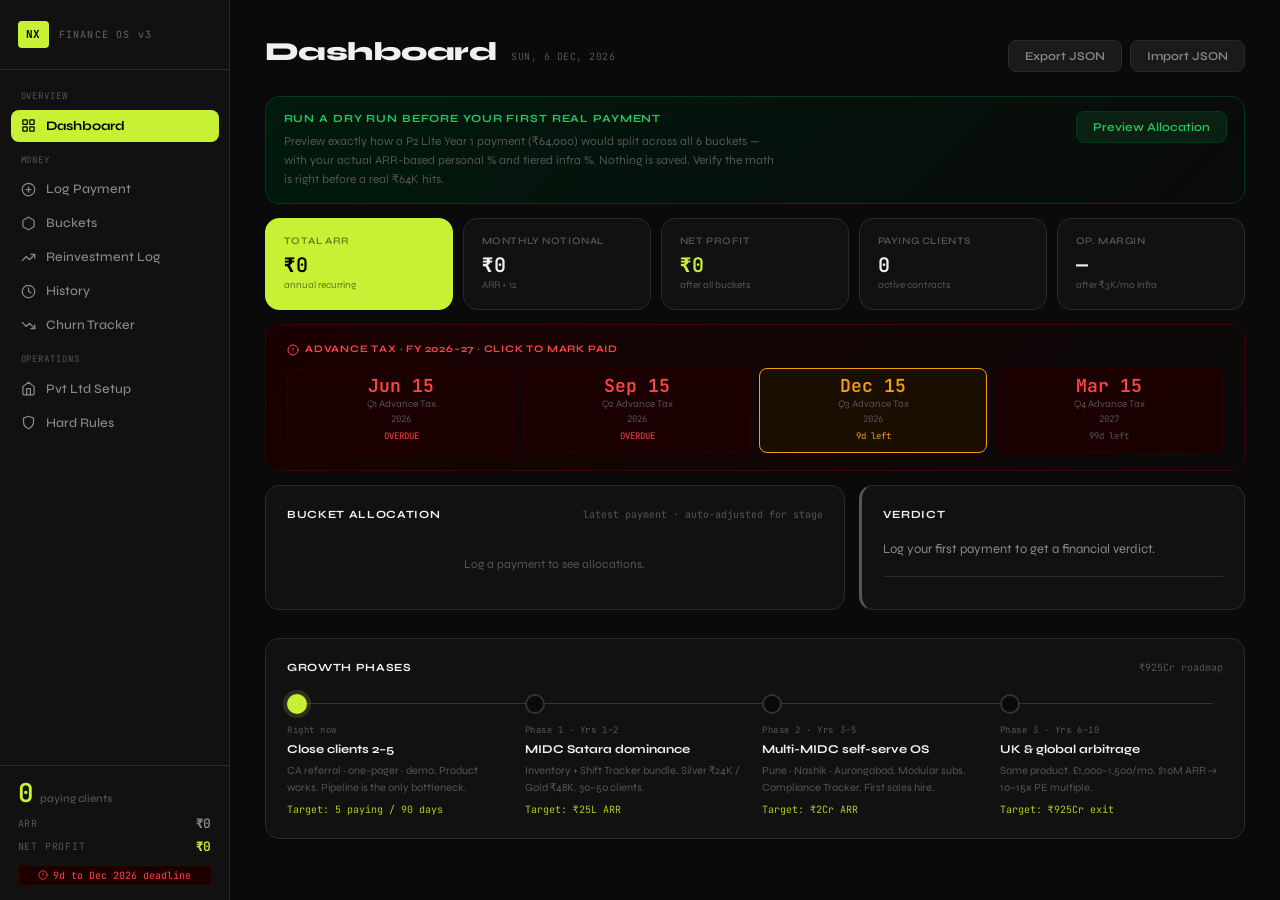
==== commit da8d951e: "v3.8 — fix buckets render, fix all deletes to tap-confirm" ====
--- a/index.html
+++ b/index.html
@@ -139,15 +139,16 @@
 .prule{margin-top:.875rem;padding:7px 11px;background:var(--bg2);border-radius:var(--r);font-size:11px;color:var(--text3);display:flex;align-items:center;gap:7px}
 
 /* ── BUCKETS ── */
-.bkg{display:grid;grid-template-columns:repeat(3,1fr);gap:1rem}
-.bkc{background:var(--bg1);border:1px solid var(--border);border-radius:var(--rl);padding:1.25rem;position:relative;overflow:hidden;transition:border-color .2s}
+.bkg{display:grid;grid-template-columns:repeat(3,1fr);gap:1rem;margin-bottom:1rem}
+.bkc{background:var(--bg1);border:1px solid var(--border);border-radius:var(--rl);padding:1.5rem;position:relative;overflow:hidden;transition:border-color .2s}
 .bkc:hover{border-color:var(--border2)}
 .bktop{position:absolute;top:0;left:0;right:0;height:3px}
-.bkl{font-size:10px;font-weight:700;letter-spacing:.08em;text-transform:uppercase;margin-bottom:6px}
-.bkv{font-family:var(--fm);font-size:22px;font-weight:600;color:var(--text);line-height:1;margin-bottom:3px}
-.bkp{font-family:var(--fm);font-size:10px;color:var(--text3);margin-bottom:10px}
-.bkd{font-size:11px;color:var(--text3);line-height:1.55;border-top:1px solid var(--border);padding-top:8px;margin-top:8px}
-.bkcap{font-family:var(--fm);font-size:9px;margin-top:6px;padding:3px 7px;border-radius:4px;display:inline-block}
+.bkl{font-size:10px;font-weight:700;letter-spacing:.08em;text-transform:uppercase;margin-bottom:8px;margin-top:4px}
+.bkv{font-family:var(--fm);font-size:24px;font-weight:600;color:var(--text);line-height:1;margin-bottom:4px}
+.bkp{font-family:var(--fm);font-size:10px;color:var(--text2);margin-bottom:4px}
+.bkd{font-size:12px;color:var(--text2);line-height:1.65;border-top:1px solid var(--border);padding-top:12px;margin-top:12px}
+.bkd em{display:block;margin-top:8px;font-style:normal;font-size:11px;color:var(--accent2);font-family:var(--fm)}
+.bkcap{font-family:var(--fm);font-size:10px;margin-top:8px;padding:4px 8px;border-radius:4px;display:inline-block}
 .bk-monthly{font-family:var(--fm);font-size:10px;color:var(--text3);margin-top:4px}
 
 /* ── HISTORY ── */
@@ -225,12 +226,13 @@
   .sidebar{transform:translateX(calc(-1 * var(--sw)))}
   .sidebar.open{transform:translateX(0);box-shadow:4px 0 24px rgba(0,0,0,.6)}
   .main{margin-left:0}.mob-hdr{display:flex}
-  .view{padding:1.25rem}
+  .view{padding:1.25rem;overflow-x:hidden}
   .dg{grid-template-columns:1fr}.lg{grid-template-columns:1fr}
   .sg{grid-template-columns:1fr 1fr}.bkg{grid-template-columns:1fr}
   .pht{grid-template-columns:1fr}.pht::before{display:none}
   .fr{grid-template-columns:1fr}.vt{font-size:22px}
   .tc-grid{grid-template-columns:repeat(2,1fr)}
+  #log-result{margin:1rem 0}
 }
 @media(max-width:480px){.sg{grid-template-columns:1fr}.export-row{flex-direction:column}}
 </style>
@@ -251,6 +253,7 @@
     <button class="nb" data-view="buckets"><svg viewBox="0 0 24 24"><path d="M21 16V8a2 2 0 0 0-1-1.73l-7-4a2 2 0 0 0-2 0l-7 4A2 2 0 0 0 3 8v8a2 2 0 0 0 1 1.73l7 4a2 2 0 0 0 2 0l7-4A2 2 0 0 0 21 16z"/></svg>Buckets</button>
     <button class="nb" data-view="reinvest"><svg viewBox="0 0 24 24"><polyline points="22 7 13.5 15.5 8.5 10.5 2 17"/><polyline points="16 7 22 7 22 13"/></svg>Reinvestment Log</button>
     <button class="nb" data-view="history"><svg viewBox="0 0 24 24"><circle cx="12" cy="12" r="10"/><polyline points="12 6 12 12 16 14"/></svg>History</button>
+    <button class="nb" data-view="churn"><svg viewBox="0 0 24 24"><polyline points="22 17 13.5 8.5 8.5 13.5 2 7"/><polyline points="16 17 22 17 22 11"/></svg>Churn Tracker</button>
     <div class="nav-section">Operations</div>
     <button class="nb" data-view="pvtltd"><svg viewBox="0 0 24 24"><path d="M3 9l9-7 9 7v11a2 2 0 0 1-2 2H5a2 2 0 0 1-2-2z"/><polyline points="9 22 9 12 15 12 15 22"/></svg>Pvt Ltd Setup</button>
     <button class="nb" data-view="rules"><svg viewBox="0 0 24 24"><path d="M12 22s8-4 8-10V5l-8-3-8 3v7c0 6 8 10 8 10z"/></svg>Hard Rules</button>
@@ -283,6 +286,17 @@
         <input type="file" id="import-input" accept=".json" style="display:none" onchange="importData(event)"/>
       </div>
     </div>
+
+    <!-- DRY RUN BANNER — shown until first real payment is logged -->
+    <div id="dryrun-banner" style="display:none;background:linear-gradient(135deg,#001a0d,#0a0a0a);border:1px solid #003a1a;border-radius:var(--rl);padding:1rem 1.25rem;margin-bottom:1rem">
+      <div style="display:flex;align-items:flex-start;justify-content:space-between;gap:1rem;flex-wrap:wrap">
+        <div>
+          <div style="font-size:11px;font-weight:700;color:var(--green);letter-spacing:.08em;text-transform:uppercase;margin-bottom:4px">Run a dry run before your first real payment</div>
+          <div style="font-size:12px;color:var(--text3);line-height:1.6;max-width:500px">Preview exactly how a P2 Lite Year 1 payment (₹64,000) would split across all 6 buckets — with your actual ARR-based personal % and tiered infra %. Nothing is saved. Verify the math is right before a real ₹64K hits.</div>
+        </div>
+        <button class="btn-sec" onclick="runDryRun()" style="flex-shrink:0;background:rgba(34,197,94,.1);border-color:#003a1a;color:var(--green)">Preview Allocation</button>
+      </div>
+    </div>
     <div class="sg">
       <div class="sc ac"><div class="sl">Total ARR</div><div class="sv" id="d-arr">₹0</div><div class="ss">annual recurring</div></div>
       <div class="sc"><div class="sl">Monthly Notional</div><div class="sv" id="d-mo">₹0</div><div class="ss">ARR ÷ 12</div></div>
@@ -331,26 +345,61 @@
       <div class="panel">
         <div class="pt" style="margin-bottom:1.25rem">Payment details</div>
         <div class="fg"><label class="fl">Client name</label><input type="text" class="fi" id="l-client" placeholder="e.g. S.S. Engineering"/></div>
+        <div class="fr" style="margin-bottom:.875rem">
+          <div class="fg" style="margin-bottom:0">
+            <label class="fl">Product</label>
+            <select class="fi" id="l-product" onchange="onPricingChange()">
+              <option value="p2">P2 — Raw Material &amp; Inventory</option>
+              <option value="p1">P1 — Shift Production Reporter</option>
+              <option value="ent">Enterprise (P1 Pro + P2 Pro)</option>
+            </select>
+          </div>
+          <div class="fg" style="margin-bottom:0">
+            <label class="fl">Tier</label>
+            <select class="fi" id="l-tier" onchange="onPricingChange()">
+              <option value="lite">Lite / Basic</option>
+              <option value="pro">Pro</option>
+            </select>
+          </div>
+        </div>
         <div class="fr">
-          <div class="fg"><label class="fl">Annual contract value (₹)</label><input type="number" class="fi" id="l-acv" placeholder="75000" min="0" oninput="preview()"/></div>
-          <div class="fg"><label class="fl">Setup fee (₹)</label><input type="number" class="fi" id="l-setup" placeholder="5000" min="0" oninput="preview()"/></div>
+          <div class="fg">
+            <label class="fl">Contract year</label>
+            <select class="fi" id="l-year" onchange="onPricingChange()">
+              <option value="1">Year 1 (includes setup fee)</option>
+              <option value="2">Year 2+ (renewal — no setup fee)</option>
+            </select>
+          </div>
+          <div class="fg">
+            <label class="fl">Contract type</label>
+            <select class="fi" id="l-type"><option value="new">New client</option><option value="renewal">Renewal</option><option value="upgrade">Upgrade</option></select>
+          </div>
+        </div>
+        <div style="background:var(--bg2);border:1px solid var(--border);border-radius:var(--r);padding:10px 12px;margin-bottom:.875rem">
+          <div style="display:grid;grid-template-columns:1fr 1fr 1fr;gap:8px">
+            <div><div style="font-size:9px;color:var(--text3);letter-spacing:.06em;text-transform:uppercase;margin-bottom:3px">Setup Fee</div><div style="font-family:var(--fm);font-size:14px;font-weight:600;color:var(--amber)" id="calc-setup">₹20,000</div></div>
+            <div><div style="font-size:9px;color:var(--text3);letter-spacing:.06em;text-transform:uppercase;margin-bottom:3px">Annual Recurring</div><div style="font-family:var(--fm);font-size:14px;font-weight:600;color:var(--text)" id="calc-acv">₹44,000</div></div>
+            <div><div style="font-size:9px;color:var(--text3);letter-spacing:.06em;text-transform:uppercase;margin-bottom:3px">Day-1 Total</div><div style="font-family:var(--fm);font-size:14px;font-weight:600;color:var(--accent)" id="calc-total">₹64,000</div></div>
+          </div>
+          <div style="font-size:10px;color:var(--text3);margin-top:8px;padding-top:8px;border-top:1px solid var(--border)" id="calc-breakdown">Setup ₹20K (once) + ₹40K/yr + ₹4K AMC</div>
         </div>
         <div class="fr">
           <div class="fg"><label class="fl">Payment date</label><input type="date" class="fi" id="l-date"/></div>
-          <div class="fg"><label class="fl">Contract type</label><select class="fi" id="l-type"><option value="new">New client</option><option value="renewal">Renewal</option><option value="upgrade">Upgrade</option></select></div>
+          <div class="fg"><label class="fl">Override total (₹)</label><input type="number" class="fi" id="l-override" placeholder="Leave blank to use tier pricing" min="0" oninput="preview()"/></div>
         </div>
         <div class="fg"><label class="fl">Notes (optional)</label><input type="text" class="fi" id="l-notes" placeholder="e.g. CA referral via father"/></div>
         <button class="btn-p" onclick="logPayment()">Allocate &amp; Log Payment</button>
       </div>
       <div class="panel">
         <div class="pt" style="margin-bottom:1.25rem">Live allocation preview</div>
-        <div class="ndm" id="prev-empty">Enter ACV above to preview.</div>
+        <div class="ndm" id="prev-empty">Select product and tier above.</div>
         <div id="prev-content" style="display:none">
           <div class="ptot" id="prev-total"></div>
+          <div style="font-size:10px;color:var(--text3);margin-bottom:1rem;padding-bottom:.75rem;border-bottom:1px solid var(--border)" id="prev-split"></div>
           <div id="prev-rows"></div>
-          <div class="prule">
+          <div class="prule" style="margin-top:.75rem">
             <svg viewBox="0 0 24 24" width="13" height="13" style="stroke:var(--accent2);fill:none;stroke-width:2;stroke-linecap:round;stroke-linejoin:round"><path d="M12 22s8-4 8-10V5l-8-3-8 3v7c0 6 8 10 8 10z"/></svg>
-            Setup fee → 100% reinvestment. Personal % auto-adjusts by client count.
+            Setup fee → 100% reinvestment. ACV split across all buckets. Personal % auto-adjusts.
           </div>
         </div>
       </div>
@@ -413,9 +462,60 @@
     <div class="vh"><div class="vh-left"><h1 class="vt">Hard Rules</h1><span class="vs">Non-negotiable. No exceptions. Ever.</span></div></div>
     <div class="rl" id="rules-list"></div>
   </section>
-</main>
-
-<!-- REINVEST MODAL -->
+
+  <!-- ── CHURN TRACKER ── -->
+  <section class="view" id="view-churn">
+    <div class="vh">
+      <div class="vh-left"><h1 class="vt">Churn Tracker</h1><span class="vs">Retention is more valuable than acquisition above 20 clients</span></div>
+      <button class="btn-sec" onclick="openChurnModal()">+ Log Churn</button>
+    </div>
+    <div class="sg" id="churn-stats" style="grid-template-columns:repeat(4,1fr)"></div>
+    <div class="panel">
+      <div class="ph"><span class="pt">Churned Clients</span><span class="ps" id="churn-sub">No churn logged yet.</span></div>
+      <div class="ndm" id="churn-empty">No churn logged. Keep it that way.</div>
+      <div id="churn-list"></div>
+    </div>
+    <div class="panel" style="background:linear-gradient(135deg,#1a0000,#0a0a0a);border-color:#2a0000">
+      <div class="pt" style="color:var(--red);margin-bottom:.75rem">The Year 2 Revenue Drop</div>
+      <div style="font-size:12px;color:var(--text3);line-height:1.65">Every churned client doesn't just cost you one year — it costs every renewal year after. At Lite (₹44K/yr Y2+), one churn = ₹44K lost annually. At Pro (₹70K/yr), one churn = ₹70K/yr gone forever. Year 2 revenue already drops 31–34% as setup fees disappear. Churn on top compounds the damage. The only defence is obsessive retention.</div>
+    </div>
+  </section>
+
+  </main>
+
+<!-- CHURN MODAL -->
+<div class="modal-overlay" id="churn-modal">
+  <div class="modal">
+    <div class="modal-title">Log Churned Client <button class="modal-close" onclick="closeChurnModal()">×</button></div>
+    <div class="fg"><label class="fl">Client name</label><input type="text" class="fi" id="ch-client" placeholder="e.g. ABC Industries"/></div>
+    <div class="fr">
+      <div class="fg">
+        <label class="fl">Product / tier</label>
+        <select class="fi" id="ch-product">
+          <option value="p2_lite">P2 Lite (₹44K/yr)</option>
+          <option value="p2_pro">P2 Pro (₹70K/yr)</option>
+          <option value="p1_lite">P1 Basic (₹44K/yr)</option>
+          <option value="p1_pro">P1 Pro (₹70K/yr)</option>
+          <option value="ent">Enterprise (₹1.14L/yr)</option>
+        </select>
+      </div>
+      <div class="fg"><label class="fl">Churn date</label><input type="date" class="fi" id="ch-date"/></div>
+    </div>
+    <div class="fg">
+      <label class="fl">Reason</label>
+      <select class="fi" id="ch-reason">
+        <option value="price">Price — too expensive</option>
+        <option value="product">Product — missing feature</option>
+        <option value="competitor">Switched to competitor</option>
+        <option value="closure">Business closed / paused</option>
+        <option value="support">Poor support experience</option>
+        <option value="other">Other</option>
+      </select>
+    </div>
+    <div class="fg"><label class="fl">Notes</label><input type="text" class="fi" id="ch-notes" placeholder="What could have prevented this?"/></div>
+    <button class="btn-p" onclick="logChurn()" style="background:var(--red);color:#fff">Log Churn</button>
+  </div>
+</div>
 <div class="modal-overlay" id="ri-modal">
   <div class="modal">
     <div class="modal-title">Log Reinvestment Spend <button class="modal-close" onclick="closeReinvestModal()">×</button></div>
@@ -433,16 +533,44 @@
 
 <script>
 'use strict';
-const INFRA=3000,ECAP=50000,SK='nxfin_v3';
-
-// ── BUCKET CONFIG ── (pct is base; personal auto-adjusts by client count)
+const INFRA_TIERS=[
+  {maxClients:5,  monthly:2576, label:'0–5 clients',  detail:'Supabase Pro ₹2,076 + Claude Code ~₹500. Vercel free tier sufficient.'},
+  {maxClients:15, monthly:4276, label:'6–15 clients', detail:'Supabase Pro ₹2,076 + Vercel Pro ₹1,700 + Claude Code ~₹500.'},
+  {maxClients:30, monthly:5500, label:'16–30 clients',detail:'Supabase Pro ₹2,076 + Vercel Pro ₹1,700 + Claude Code ~₹1,500 + buffer ₹224.'},
+  {maxClients:999,monthly:8000, label:'31–50 clients',detail:'Supabase Pro ₹2,076 + Vercel Pro ₹1,700 + Claude Code ~₹2,000 + domain/misc ₹2,224.'},
+];
+function getInfraTier(cl){
+  return INFRA_TIERS.find(t=>cl<=t.maxClients)||INFRA_TIERS[INFRA_TIERS.length-1];
+}
+// Infra bucket % is dynamic: infra annual cost / ARR, capped at 20% floor at 8%
+// Ensures infra bucket always covers the actual tiered cost, not a flat 12%
+function getInfraPct(cl,arr){
+  const tier=getInfraTier(cl);
+  if(!arr)return 12; // default before any payments
+  const needed=Math.round((tier.monthly*12/arr)*100);
+  return Math.max(8,Math.min(20,needed));
+}
+
+const PERSONAL_ARR_TIERS=[
+  {minARR:0,      maxARR:199999,    pct:15, label:'< ₹2L ARR'},
+  {minARR:200000, maxARR:499999,    pct:18, label:'₹2L–5L ARR'},
+  {minARR:500000, maxARR:999999999, pct:20, label:'₹5L+ ARR'},
+];
+function getPersonalPctByARR(arr){
+  const t=PERSONAL_ARR_TIERS.find(t=>arr>=t.minARR&&arr<=t.maxARR)||PERSONAL_ARR_TIERS[0];
+  return t.pct;
+}
+const SERVICE_MONTHLY_CEILING=8000;
+const ECAP=50000,SK='nxfin_v3';
+
+// ── BUCKET CONFIG ──
 const B=[
-  {k:'tax',     n:'Tax Reserve',              pct:25, c:'#ff4444', d:'Transfer to separate account instantly. Advance tax: Mar·Jun·Sep·Dec.',           r:'Legally not yours. Do not rationalise.'},
-  {k:'infra',   n:'Infra & Ops',              pct:12, c:'#f59e0b', d:'Supabase Pro + Vercel + Claude Code. Set on autopay. Zero decisions monthly.',     r:'₹3,000/mo flat — covers 50 clients.'},
-  {k:'emergency',n:'Emergency Fund',          pct:10, c:'#3b82f6', d:'Business survival buffer. Stops at ₹50K cap — excess redirects to reinvestment.', r:'Hard cap ₹50K.',  cap:ECAP},
-  {k:'reinvest',n:'Reinvestment',             pct:28, c:'#c8f135', d:'CA referral, one-pager, demo. Pre-decided spend only. + 100% of setup fees.',     r:'Spend only on pre-planned milestones.'},
-  {k:'service', n:'Client Service Reserve',   pct:10, c:'#ec4899', d:'Surprise requests, onboarding time, bug fixes, custom work.',                     r:'Log all client costs here monthly.'},
-  {k:'personal',n:'Personal / Director Salary',pct:15,c:'#a855f7', d:'Extract as director remuneration — reduces corporate taxable income.',            r:'Auto-scales: 15% (1–4) → 18% (5–9) → 20% (10+).'},
+  {k:'tax',     n:'Tax Reserve',              pct:25, c:'#ff4444', d:'Transfer to separate account instantly. Advance tax: Jun·Sep·Dec·Mar.',           r:'Legally not yours. Do not rationalise.'},
+  {k:'infra',   n:'Infra & Ops',              pct:12, c:'#f59e0b', d:'Tiered: 0–5 clients ₹2,576/mo · 6–15 clients ₹4,276/mo · 16–30 clients ₹5,500/mo · 31–50 clients ₹8,000/mo. Autopay.',r:'Review tier every 5 clients. Never borrow from other buckets if infra grows.'},
+  {k:'emergency',n:'Emergency Fund',          pct:10, c:'#3b82f6', d:'Business survival buffer. Stops at ₹50K cap — excess redirects to reinvestment.', r:'Hard cap ₹50K. No exceptions.',  cap:ECAP},
+  {k:'reinvest',n:'Reinvestment',             pct:28, c:'#c8f135', d:'CA referral, one-pager, demo. Pre-decided spend only. + 100% of setup fees.',     r:'Spend only on pre-planned milestones. Log every spend.'},
+  {k:'service', n:'Client Service Reserve',   pct:10, c:'#ec4899', d:'Bug fixes, onboarding, surprise requests. Monthly drain ceiling: ₹8,000. Beyond that — charge the client or log as custom work.',r:'Max ₹8K/mo drain. Anything above = billable. Surplus rolls over, never cashed out.'},
+  {k:'personal',n:'Personal / Director Salary',pct:15,c:'#a855f7', d:'Extract as director remuneration. Scales by ARR crossed: < ₹2L → 15% · ₹2L–5L → 18% · ₹5L+ → 20%.',r:'ARR-triggered, not client-count triggered. App auto-calculates.'},
 ];
 
 const PVT_CHECKS=[
@@ -461,99 +589,136 @@
   {num:'Section 56(2)(viib) — Abolished Budget 2025-26', title:'Angel Tax completely removed — Budget 2025-26', desc:'Angel Tax has been fully abolished for DPIIT-recognised startups — both domestic and foreign investors. This means when you raise funding in Phase 2, investors will NOT face tax on any premium paid over face value of shares. Zero friction on fundraising. This was a major blocker for Indian startups — it is now gone.', benefit:'Zero tax friction on fundraising rounds', benefitColor:'rgba(200,241,53,.15)', benefitTextColor:'#c8f135'},
   {num:'DPIIT Recognition + Section 80-IAC — Budget 2025-26 updated', title:'100% tax holiday for 3 years — apply after incorporation', desc:'Apply for DPIIT Startup Recognition (free, startupindia.gov.in) immediately after incorporating. Then apply separately to IMB for 80-IAC exemption. If approved: 100% income tax exemption on profits for any 3 consecutive years within your first 10 years. Budget 2025-26 extended eligibility to startups incorporated before April 1, 2030. HONEST WARNING: Only ~1.8% of 2,07,135 DPIIT-recognised startups have received 80-IAC approval. IMB separately evaluates innovation, scalability, and wealth-creation potential. DPIIT recognition alone is not enough — the IMB application is the hard part. Apply early, demonstrate genuine innovation.', benefit:'100% profit tax exemption — 3 years (Budget 2025-26)', benefitColor:'rgba(200,241,53,.15)', benefitTextColor:'#c8f135'},
   {num:'GST — Section 2(6) IGST Act + LUT Export Benefit', title:'0% GST on UK/global client invoices under LUT', desc:'SaaS services to Indian clients: 18% GST (SAC code 998314). BUT for UK/global clients in Phase 3: if all 5 conditions of Section 2(6) of IGST Act are met, it qualifies as Export of Services — 0% GST under Letter of Undertaking (LUT). File LUT in Form GST RFD-11 before invoicing international clients each year. You then claim full Input Tax Credit refund on all business expenses. Net effect: UK clients pay you with zero GST, and you reclaim tax on your own costs. File LUT on startupindia or GST portal before first international invoice.', benefit:'0% GST + ITC refund on all UK/global revenue', benefitColor:'rgba(59,130,246,.15)', benefitTextColor:'#3b82f6'},
-  {num:'Section 44AD — Presumptive Taxation (pre-Pvt Ltd only)', title:'8% presumptive profit before incorporation', desc:'Before Pvt Ltd registration, under Section 44AD you declare 8% of gross turnover as taxable profit (6% for digital receipts). At ₹25L turnover, deemed profit is only ₹2L — minimal tax. Use this window strategically. Once you incorporate as Pvt Ltd, Section 115BAA applies instead. Do not delay incorporation to exploit this — the Pvt Ltd structure gives far greater long-term benefits.', benefit:'Minimal tax burden pre-incorporation', benefitColor:'rgba(245,158,11,.15)', benefitTextColor:'#f59e0b'},
+  {num:'Section 44AD — Presumptive Taxation (pre-Pvt Ltd only)', title:'Presumptive taxation: 8% of gross turnover deemed as profit (for businesses under ₹2Cr)', desc:'Section 44AD applies to businesses with gross turnover under ₹2 Crore. Under it, 8% of turnover is deemed profit (6% for digital receipts) — you pay tax only on that deemed amount regardless of actual profit. Before Pvt Ltd registration this reduces your compliance burden significantly. At ₹25L turnover, deemed profit is only ₹2L — minimal tax. Important: once incorporated as Pvt Ltd, Section 115BAA applies instead. Do not delay incorporation to exploit 44AD — the Pvt Ltd structure gives far greater long-term benefits including IP protection and exit readiness.', benefit:'Minimal tax and compliance burden pre-incorporation', benefitColor:'rgba(245,158,11,.15)', benefitTextColor:'#f59e0b'},
   {num:'Director Remuneration — Companies Act 2013', title:'Extract profit as director salary — primary mechanism', desc:'Director remuneration is a corporate expense under Companies Act 2013 — it reduces net taxable income before corporate tax is applied. At your current revenue level and age, your director salary will be well within the ₹3L basic exemption limit (new tax regime). This is your only legitimate profit extraction route — not dividends, which face double taxation (corporate tax already paid + dividend distribution tax).', benefit:'Reduces corporate taxable income directly', benefitColor:'rgba(168,85,247,.15)', benefitTextColor:'#a855f7'},
   {num:'IP Assignment — Companies Act 2013', title:'Assign all IP to the Pvt Ltd immediately after incorporation', desc:'Every line of Nexflow code, every n8n workflow, every domain (nexflowautomations.com, stardust.in), every trademark — must be formally assigned to the Pvt Ltd via an IP Assignment Agreement the week you incorporate. A PE buyer or strategic acquirer in Phase 3 is buying IP ownership, not people. If IP is still in your personal name during due diligence, the deal collapses or valuation craters. Get your CA to draft this on Day 1.', benefit:'Non-negotiable for ₹925Cr exit valuation', benefitColor:'rgba(255,68,68,.15)', benefitTextColor:'#ff4444'},
   {num:'GST Input Tax Credit — B2B domestic clients', title:'Factory clients can claim ITC on your GST invoices', desc:'When you charge 18% GST to factory clients, they claim it back as Input Tax Credit — so your GST is NOT a cost to them. This makes your pricing more competitive than an unregistered competitor. Always issue GST invoices to B2B clients. Register voluntarily even before ₹20L threshold to get this advantage early and to keep your own ITC claims valid.', benefit:'GST is neutral cost to B2B factory clients', benefitColor:'rgba(245,158,11,.15)', benefitTextColor:'#f59e0b'},
 ];
 
 const RULES=[
-  {icon:'<rect x="3" y="11" width="18" height="11" rx="2"/><path d="M7 11V7a5 5 0 0 1 10 0v4"/>',  ic:'#1a0000', c:'#ff4444', t:'Tax bucket is frozen on day 1',            d:'The moment a payment lands, transfer 25% to a separate savings account. It is legally not yours. Missing advance tax deadlines (Mar·Jun·Sep·Dec) incurs 1% interest per month plus penalties. Non-negotiable.'},
-  {icon:'<circle cx="12" cy="12" r="10"/><polyline points="12 6 12 12 16 14"/>',                   ic:'#1a1000', c:'#f59e0b', t:'Infra bucket is on autopay',               d:'Supabase Pro + Vercel + Claude Code on standing autopay from day of payment. Zero decision-making. 50 clients depend on uptime. One missed payment = downtime = trust destroyed.'},
-  {icon:'<polyline points="22 7 13.5 15.5 8.5 10.5 2 17"/><polyline points="16 7 22 7 22 13"/>',  ic:'#001a08', c:'#22c55e', t:'Reinvestment needs a plan before you spend it',d:'Decide the exact spend before the payment lands. Log it in Reinvestment Log. CA referral fee, one-pager, demo. Pre-5 clients, that\'s the entire list. Unplanned reinvestment is lifestyle inflation.'},
+  {icon:'<rect x="3" y="11" width="18" height="11" rx="2"/><path d="M7 11V7a5 5 0 0 1 10 0v4"/>',  ic:'#1a0000', c:'#ff4444', t:'Tax bucket is frozen on day 1',            d:'The moment a payment lands, transfer 25% to a separate savings account. It is legally not yours. Missing advance tax deadlines (Jun·Sep·Dec·Mar) incurs 1% interest per month plus penalties. Non-negotiable.'},
+  {icon:'<circle cx="12" cy="12" r="10"/><polyline points="12 6 12 12 16 14"/>',                   ic:'#1a1000', c:'#f59e0b', t:'Infra bucket is on autopay — tiered cost',  d:'Supabase Pro + Vercel + Claude Code on standing autopay. Tiered: 0–5 clients ₹2,576/mo · 6–15 clients ₹4,276/mo · 16–30 clients ₹5,500/mo · 31–50 clients ₹8,000/mo. App calculates infra % dynamically.'},
+  {icon:'<polyline points="22 7 13.5 15.5 8.5 10.5 2 17"/><polyline points="16 7 22 7 22 13"/>',  ic:'#001a08', c:'#22c55e', t:'Reinvestment needs a plan before you spend it',d:'Decide the exact spend before the payment lands. Log it in Reinvestment Log. CA referral fee, one-pager, demo. Pre-₹2L ARR, that\'s the entire list. Unplanned reinvestment is lifestyle inflation.'},
   {icon:'<path d="M12 22s8-4 8-10V5l-8-3-8 3v7c0 6 8 10 8 10z"/>',                               ic:'#00091a', c:'#3b82f6', t:'Emergency fund hard cap: ₹50,000',           d:'Once hit, stop all allocations to it. The app auto-redirects the 10% to reinvestment. No point hoarding cash when you should be growing. The cap is the discipline.'},
-  {icon:'<path d="M20 21v-2a4 4 0 0 0-4-4H8a4 4 0 0 0-4 4v2"/><circle cx="12" cy="7" r="4"/>',  ic:'#0e0017', c:'#a855f7', t:'Personal bucket scales at milestones only',  d:'1–4 clients → 15%. 5–9 clients → 18%. 10+ clients → 20% max. The app calculates this automatically. You\'re building a ₹925Cr exit. Extract as director salary only — never dividends.'},
+  {icon:'<path d="M20 21v-2a4 4 0 0 0-4-4H8a4 4 0 0 0-4 4v2"/><circle cx="12" cy="7" r="4"/>',  ic:'#0e0017', c:'#a855f7', t:'Personal bucket scales by ARR — not client count',  d:'< ₹2L ARR → 15% · ₹2L–5L ARR → 18% · ₹5L+ ARR → 20% max. ARR-triggered because a discounted client doesn\'t earn the same milestone as a full-price one. App auto-calculates. Extract as director salary only — never dividends.'},
   {icon:'<line x1="18" y1="6" x2="6" y2="18"/><line x1="6" y1="6" x2="18" y2="18"/>',           ic:'#1a0008', c:'#ec4899', t:'No borrowing between buckets. Ever.',         d:'If infra bucket runs short, that\'s a pricing problem — raise your ACV. Each bucket is a separate physical bank account eventually. No exceptions, no rationalisations.'},
   {icon:'<polyline points="20 6 9 17 4 12"/>',                                                     ic:'#0d1a00', c:'#c8f135', t:'Setup fee → reinvestment only',              d:'Setup fees are one-time capital, not recurring revenue. 100% goes to reinvestment, spent on a pre-decided milestone. Not split. Not touched for personal use.'},
   {icon:'<path d="M21 16V8a2 2 0 0 0-1-1.73l-7-4a2 2 0 0 0-2 0l-7 4A2 2 0 0 0 3 8v8a2 2 0 0 0 1 1.73l7 4a2 2 0 0 0 2 0l7-4A2 2 0 0 0 21 16z"/>', ic:'#0d0a00', c:'#f59e0b', t:'Extract via director salary, not dividends', d:'Director remuneration is a corporate expense — reduces taxable income. Dividends face double taxation (corporate tax + DDT). Once Pvt Ltd is registered, all personal extraction through salary entries only.'},
   {icon:'<path d="M3 9l9-7 9 7v11a2 2 0 0 1-2 2H5a2 2 0 0 1-2-2z"/><polyline points="9 22 9 12 15 12 15 22"/>', ic:'#001a1a', c:'#22c55e', t:'All IP must be assigned to the company',    d:'Every line of Nexflow code, every workflow, every domain — must be IP-assigned to the Pvt Ltd via a formal IP Assignment Agreement signed by you as founder. Without this, exit due diligence fails.'},
 ];
 
-// ── TAX DEADLINES ──
-const TAX_DEADLINES=[
-  {month:'Jun',day:15,label:'Q1 Advance Tax',year_offset:0},
-  {month:'Sep',day:15,label:'Q2 Advance Tax',year_offset:0},
-  {month:'Dec',day:15,label:'Q3 Advance Tax',year_offset:0},
-  {month:'Mar',day:15,label:'Q4 Advance Tax',year_offset:1},
-];
-
-// ── STATE ──
-let payments=[],reinvestSpends=[],taxPaid={},pvtChecks={};
+// ── PRICING ENGINE ──
+// Structure: {setup_y1, acv, breakdown_y1, breakdown_y2}
+// Y1 total = setup_y1 + acv. Y2+ total = acv only (no setup).
+// acv already includes AMC (AMC is baked into the annual figure).
+const PRICING={
+  p2_lite: {setup:20000,acv:44000,b1:'Setup ₹20K (once) + ₹40K subscription + ₹4K AMC = ₹64K day-1',b2:'₹40K subscription + ₹4K AMC = ₹44K/yr'},
+  p2_pro:  {setup:35000,acv:70000,b1:'Setup ₹35K (once) + ₹66K subscription + ₹4K AMC = ₹1.05L day-1',b2:'₹66K subscription + ₹4K AMC = ₹70K/yr'},
+  p1_lite: {setup:20000,acv:44000,b1:'Setup ₹20K (once) + ₹40K subscription + ₹4K AMC = ₹64K day-1',b2:'₹40K subscription + ₹4K AMC = ₹44K/yr'},
+  p1_pro:  {setup:35000,acv:70000,b1:'Setup ₹35K (once) + ₹66K subscription + ₹4K AMC = ₹1.05L day-1',b2:'₹66K subscription + ₹4K AMC = ₹70K/yr'},
+  ent_lite:{setup:55000,acv:114000,b1:'Setup ₹55K (once) + ₹1.08L subscription + ₹6K AMC = ₹1.73L day-1',b2:'₹1.08L subscription + ₹6K AMC = ₹1.14L/yr'},
+};
+
+function getPricingKey(){
+  const prod=document.getElementById('l-product')?.value||'p2';
+  const tier=document.getElementById('l-tier')?.value||'lite';
+  if(prod==='ent')return 'ent_lite';
+  return `${prod}_${tier}`;
+}
+
+function getActivePricing(){
+  const key=getPricingKey();
+  const yr=document.getElementById('l-year')?.value||'1';
+  const p=PRICING[key];
+  const setup=yr==='1'?p.setup:0;
+  const acv=p.acv;
+  const total=setup+acv;
+  return{setup,acv,total,breakdown:yr==='1'?p.b1:p.b2};
+}
+
+window.onPricingChange=function(){
+  // Hide Pro tier for Enterprise (only one pricing)
+  const prod=document.getElementById('l-product')?.value;
+  const tierSel=document.getElementById('l-tier');
+  if(prod==='ent'){tierSel.style.display='none';tierSel.closest('.fg').style.opacity='.4'}
+  else{tierSel.style.display='';tierSel.closest('.fg').style.opacity='1'}
+
+  const p=getActivePricing();
+  document.getElementById('calc-setup').textContent=fmtF(p.setup);
+  document.getElementById('calc-acv').textContent=fmtF(p.acv);
+  document.getElementById('calc-total').textContent=fmtF(p.total);
+  document.getElementById('calc-breakdown').textContent=p.breakdown;
+  preview();
+};
+let payments=[],reinvestSpends=[],churns=[],taxPaid={},pvtChecks={};
 
 function load(){
   try{
     const r=localStorage.getItem(SK);
-    if(r){const d=JSON.parse(r);payments=d.payments||[];reinvestSpends=d.reinvestSpends||[];taxPaid=d.taxPaid||{};pvtChecks=d.pvtChecks||{}}
-  }catch{payments=[];reinvestSpends=[];taxPaid={};pvtChecks={}}
+    if(r){const d=JSON.parse(r);payments=d.payments||[];reinvestSpends=d.reinvestSpends||[];churns=d.churns||[];taxPaid=d.taxPaid||{};pvtChecks=d.pvtChecks||{}}
+  }catch{payments=[];reinvestSpends=[];churns=[];taxPaid={};pvtChecks={}}
 }
 function save(){
-  try{localStorage.setItem(SK,JSON.stringify({payments,reinvestSpends,taxPaid,pvtChecks}))}
+  try{localStorage.setItem(SK,JSON.stringify({payments,reinvestSpends,churns,taxPaid,pvtChecks}))}
   catch{toast('Storage error.')}
 }
 
 // ── COMPUTED ──
-function getARR(){return payments.reduce((s,p)=>s+(p.acv||0),0)}
-function getClients(){return payments.length}
-function getPersonalPct(cl){return cl>=10?20:cl>=5?18:15}
-
-function allocate(acv,setup,clientCountAtTime){
-  const cl=clientCountAtTime||getClients();
-  const personalPct=getPersonalPct(cl);
-  // Adjust reinvest to keep total = 100%
-  const basePcts={tax:25,infra:12,emergency:10,service:10,personal:personalPct};
+function getARR(){return payments.filter(p=>!p.isDryRun).reduce((s,p)=>s+(p.acv||0),0)}
+function getSetupTotal(){return payments.filter(p=>!p.isDryRun).reduce((s,p)=>s+(p.setup||0),0)}
+function getClients(){return payments.filter(p=>!p.isDryRun).length}
+
+// Bug fix: getCumEmergency defined BEFORE allocate so no forward-ref issue
+function getCumEmergency(){
+  let total=0;
+  payments.filter(p=>!p.isDryRun).forEach(p=>{
+    const raw=Math.round((p.acv||0)*0.10);
+    total+=Math.min(raw,Math.max(0,ECAP-total));
+  });
+  return Math.min(total,ECAP);
+}
+
+// knownCumEmerg and runningARR passed in from cumulative() to avoid recalculation
+function allocate(acv,setup,runningARR,knownCumEmerg){
+  const arr=(runningARR!==undefined)?runningARR:getARR();
+  const cl=getClients();
+  const personalPct=getPersonalPctByARR(arr);
+  const infraPct=getInfraPct(cl,arr||acv); // use acv as proxy if arr is 0
+  const basePcts={tax:25,infra:infraPct,emergency:10,service:10,personal:personalPct};
   const usedFixed=Object.values(basePcts).reduce((a,b)=>a+b,0);
-  const reinvestPct=100-usedFixed;
-
-  // Emergency cap: if cumulative emergency >= ECAP, redirect to reinvest
-  const cumEmerg=payments.reduce((s,p)=>{
-    const a=allocate(p.acv||0,p.setup||0,cl);return s+a.emergency;
-  },0);
-  const emergOver=Math.max(0,cumEmerg-ECAP);
-  const emergAlloc=Math.min(Math.round(acv*basePcts.emergency/100),Math.max(0,ECAP-cumEmerg+Math.round(acv*basePcts.emergency/100)));
-
-  const r={
+  const reinvestPct=Math.max(0,100-usedFixed);
+  const cumEmerg=(knownCumEmerg!==undefined)?knownCumEmerg:getCumEmergency();
+  const rawEmerg=Math.round(acv*basePcts.emergency/100);
+  const emergAlloc=Math.max(0,Math.min(rawEmerg,Math.max(0,ECAP-cumEmerg)));
+  const emergDiff=rawEmerg-emergAlloc;
+  return {
     tax:      Math.round(acv*basePcts.tax/100),
-    infra:    Math.round(acv*basePcts.infra/100),
-    emergency:Math.max(0,Math.min(Math.round(acv*basePcts.emergency/100),Math.max(0,ECAP-getCumEmergency()))),
-    reinvest: Math.round(acv*reinvestPct/100)+(setup||0),
+    infra:    Math.round(acv*infraPct/100),
+    emergency:emergAlloc,
+    reinvest: Math.round(acv*reinvestPct/100)+(setup||0)+emergDiff,
     service:  Math.round(acv*basePcts.service/100),
     personal: Math.round(acv*personalPct/100),
   };
-  // redirect emergency overflow to reinvest
-  const emergDiff=Math.round(acv*basePcts.emergency/100)-r.emergency;
-  r.reinvest+=emergDiff;
-  return r;
-}
-
-function getCumEmergency(){
-  let total=0;
-  payments.forEach(p=>{total+=Math.min(Math.round((p.acv||0)*0.10),Math.max(0,ECAP-total))});
-  return Math.min(total,ECAP);
-}
-
+}
+
+// cumulative now tracks running ARR and emergency to pass correctly
 function cumulative(){
   const t={tax:0,infra:0,emergency:0,reinvest:0,service:0,personal:0};
-  payments.forEach((p,i)=>{
-    const a=allocate(p.acv||0,p.setup||0,i+1);
+  let runningEmerg=0,runningARR=0;
+  payments.filter(p=>!p.isDryRun).forEach(p=>{
+    const a=allocate(p.acv||0,p.setup||0,runningARR,runningEmerg);
     Object.keys(t).forEach(k=>{t[k]+=(a[k]||0)});
+    runningEmerg+=a.emergency;
+    runningARR+=(p.acv||0);
   });
   return t;
 }
 
 function getNetProfit(){
   const arr=getARR();
+  const cl=getClients();
+  const infra=getInfraTier(cl).monthly*12;
   const tax=Math.round(arr*0.25);
-  const infra=INFRA*12;
   return Math.max(0,arr-tax-infra);
 }
 
@@ -574,11 +739,13 @@
 // ── VERDICT ──
 function verdict(cl,arr){
   if(!cl)return{t:'Log your first payment to get a financial verdict.',s:'',c:'var(--text3)'};
-  if(arr<INFRA*12)return{t:"ARR doesn't cover 12 months of infra. You're burning money. Do not proceed until client 2 is confirmed paying.",s:'STAGE: LOSS',c:'var(--red)'};
-  if(cl===1)return{t:"One paying client is proof of concept — not a business. Every rupee of reinvestment goes toward client 2 and 3. Nothing else. Use the CA.",s:'STAGE: PROOF OF CONCEPT',c:'var(--amber)'};
-  if(cl<5)return{t:`${cl} clients — traction forming. Personal at ${getPersonalPct(cl)}%. Push reinvestment into CA referrals. Don't touch the product — it works.`,s:'STAGE: EARLY TRACTION',c:'var(--amber)'};
-  if(cl<15)return{t:`${cl} clients. Emergency fund likely capped — check Buckets. Raise ACV. You're undercharging at this proven scale.`,s:'STAGE: GROWING',c:'var(--accent)'};
-  return{t:`${cl} clients. Infra is a rounding error. Raise ACV to ₹48K+ minimum, launch Shift Tracker bundle, hire first sales person from reinvestment.`,s:'STAGE: SCALING',c:'var(--green)'};
+  if(arr<INFRA*12)return{t:"ARR doesn't cover 12 months of infra. You're at a loss. Do not proceed until client 2 is confirmed paying.",s:'STAGE: LOSS',c:'var(--red)'};
+  if(cl===1)return{t:`One paying client is proof of concept — not a business. At ${fmtF(arr)} ARR your personal is ${fmtF(Math.round(arr*getPersonalPct(1)/100/12))}/mo. Every rupee of reinvestment goes toward client 2 and 3. Use the CA.`,s:'STAGE: PROOF OF CONCEPT',c:'var(--amber)'};
+  if(cl<5)return{t:`${cl} clients, ${fmt(arr)} ARR. Personal at ${getPersonalPct(cl)}% = ${fmtF(Math.round(arr*getPersonalPct(cl)/100/12))}/mo. Push reinvestment into CA referrals. Don't touch the product.`,s:'STAGE: EARLY TRACTION',c:'var(--amber)'};
+  if(cl<10)return{t:`${cl} clients. At Lite pricing (${fmtF(44000)}/yr Y2+) you're at ${fmt(cl*44000)} renewal ARR — solid. Check emergency fund cap. Start thinking about Pro upsell conversations.`,s:'STAGE: GROWING',c:'var(--accent)'};
+  if(cl<20)return{t:`${cl} clients. You're at Phase 1 MIDC dominance territory. Emergency cap hit — redirect 10% to reinvestment. Push Pro and Enterprise upsells to existing base. Churn is now your enemy.`,s:'STAGE: PHASE 1',c:'var(--accent)'};
+  if(cl<50)return{t:`${cl} clients, ${fmt(arr)} ARR. At 50 clients Enterprise-all: ₹86.5L Year 1, ₹57L Year 2+. Retention beats acquisition now — every churned client costs you all future renewals, not just one year.`,s:'STAGE: SCALING',c:'var(--green)'};
+  return{t:`${cl} clients. You're at or near Phase 1 target. ₹25L ARR milestone is real. Start Phase 2 planning: Pune/Nashik/Aurangabad MIDC, first sales hire from reinvestment bucket.`,s:'STAGE: PHASE 1 COMPLETE',c:'var(--green)'};
 }
 
 // ── RENDER: DASHBOARD ──
@@ -586,6 +753,8 @@
   const arr=getARR(),cl=getClients(),mo=Math.round(arr/12);
   const mg=arr?Math.round(((arr-INFRA*12)/arr)*100):null;
   const net=getNetProfit();
+  const setupTotal=getSetupTotal();
+  const totalCash=arr+setupTotal;
   document.getElementById('d-arr').textContent=fmt(arr);
   document.getElementById('d-mo').textContent=fmt(mo);
   document.getElementById('d-cl').textContent=cl;
@@ -598,15 +767,23 @@
   // Tax deadlines
   renderTaxGrid();
 
-  // Bucket bars
+  // Bucket bars (latest real payment)
   const be=document.getElementById('bbars-empty'),bb=document.getElementById('bbars');
-  if(!payments.length){be.style.display='block';bb.innerHTML=''}
+  const realPayments=payments.filter(p=>!p.isDryRun);
+  if(!realPayments.length){be.style.display='block';bb.innerHTML=''}
   else{
     be.style.display='none';
-    const lt=payments[payments.length-1];
-    const al=allocate(lt.acv||0,lt.setup||0,payments.length);
+    const lt=realPayments[realPayments.length-1];
+    // running ARR = sum of all real payments except the last one
+    const runningARRBeforeLast=realPayments.slice(0,-1).reduce((s,p)=>s+(p.acv||0),0);
+    const al=allocate(lt.acv||0,lt.setup||0,runningARRBeforeLast);
     const tot=(lt.acv||0)+(lt.setup||0);
-    bb.innerHTML=B.map(b=>{
+    const infraTier=getInfraTier(cl);
+    bb.innerHTML=`<div style="background:#1a1000;border:1px solid #3a2000;border-radius:var(--r);padding:7px 10px;margin-bottom:12px;font-size:11px;color:#f59e0b;display:flex;justify-content:space-between;align-items:center">
+      <span>Current infra tier: <strong>${infraTier.label}</strong> · ${infraTier.detail}</span>
+      <span style="font-family:var(--fm);font-weight:600;flex-shrink:0;margin-left:12px">${fmtF(infraTier.monthly)}/mo</span>
+    </div>`+
+    B.map(b=>{
       const a=al[b.k]||0,pct=tot?Math.round((a/tot)*100):0;
       return `<div class="bbr"><div class="bbl">${b.n}</div><div class="bbt"><div class="bbf" style="width:${pct}%;background:${b.c}"></div></div><div class="bba">${fmtF(a)}</div></div>`;
     }).join('');
@@ -631,30 +808,39 @@
 // ── TAX GRID ──
 function renderTaxGrid(){
   const now=new Date();
-  const year=now.getFullYear();
   const MONTHS={Jan:0,Feb:1,Mar:2,Apr:3,May:4,Jun:5,Jul:6,Aug:7,Sep:8,Oct:9,Nov:10,Dec:11};
+  const fyStartYear=now.getMonth()>=3?now.getFullYear():now.getFullYear()-1;
+  const fyLabel=`FY ${fyStartYear}–${String(fyStartYear+1).slice(2)}`;
+  const DEADLINES=[
+    {month:'Jun',day:15,label:'Q1 Advance Tax',y:fyStartYear},
+    {month:'Sep',day:15,label:'Q2 Advance Tax',y:fyStartYear},
+    {month:'Dec',day:15,label:'Q3 Advance Tax',y:fyStartYear},
+    {month:'Mar',day:15,label:'Q4 Advance Tax',y:fyStartYear+1},
+  ];
   let nextLabel='';let minDays=999;
-
-  const html=TAX_DEADLINES.map(td=>{
-    const y=td.month==='Mar'?year+1:year;
-    const deadline=new Date(y,MONTHS[td.month],td.day);
+  const html=DEADLINES.map(td=>{
+    const deadline=new Date(td.y,MONTHS[td.month],td.day);
     const diffMs=deadline-now;
     const diffDays=Math.ceil(diffMs/(1000*60*60*24));
-    const key=`${td.month}_${y}`;
+    const key=`${td.month}_${td.y}`;
     const isPaid=!!taxPaid[key];
     const isUrgent=!isPaid&&diffDays<=30&&diffDays>0;
     const isPast=diffDays<0&&!isPaid;
-    if(!isPaid&&diffDays>0&&diffDays<minDays){minDays=diffDays;nextLabel=`${diffDays}d to ${td.month} deadline`}
+    if(!isPaid&&diffDays>0&&diffDays<minDays){minDays=diffDays;nextLabel=`${diffDays}d to ${td.month} ${td.y} deadline`}
     const cls=isPaid?'tc-item paid':isUrgent?'tc-item urgent':'tc-item';
     const daysText=isPaid?'✓ PAID':isPast?'OVERDUE':diffDays===0?'TODAY!':diffDays+'d left';
     return `<div class="${cls}" onclick="toggleTaxPaid('${key}')">
       <div class="tc-num">${td.month} ${td.day}</div>
       <div class="tc-mo">${td.label}</div>
+      <div style="font-family:var(--fm);font-size:9px;color:var(--text3);margin-top:1px">${td.y}</div>
       <div class="tc-days" style="color:${isPaid?'var(--green)':isPast?'var(--red)':isUrgent?'var(--amber)':'var(--text3)'}">${daysText}</div>
     </div>`;
   }).join('');
+  // Update FY label in tax card header
+  const tcLabel=document.querySelector('.tc-label');
+  if(tcLabel)tcLabel.innerHTML=`<svg viewBox="0 0 24 24" width="12" height="12" style="stroke:var(--red);fill:none;stroke-width:2;stroke-linecap:round"><circle cx="12" cy="12" r="10"/><line x1="12" y1="8" x2="12" y2="12"/><line x1="12" y1="16" x2="12.01" y2="16"/></svg> Advance Tax · ${fyLabel} · Click to mark paid`;
   document.getElementById('tax-grid').innerHTML=html;
-  document.getElementById('sb-tax-label').textContent=nextLabel||'All deadlines clear';
+  document.getElementById('sb-tax-label').textContent=nextLabel||`${fyLabel} — all clear ✓`;
 }
 
 window.toggleTaxPaid=function(key){
@@ -662,24 +848,44 @@
   toast(taxPaid[key]?'Marked as paid ✓':'Marked as unpaid');
 };
 
-// ── RENDER: BUCKETS ──
 function renderBuckets(){
   const cum=cumulative();
   const cl=getClients();
+  const arr=getARR();
+  const personalPct=getPersonalPctByARR(arr);
+  const infraPct=getInfraPct(cl,arr);
   const emergCap=getCumEmergency()>=ECAP;
-  document.getElementById('bkg').innerHTML=B.map(b=>{
+  const infraTier=getInfraTier(cl);
+  const bkg=document.getElementById('bkg');
+  if(!bkg)return;
+
+  if(cl===0){
+    bkg.innerHTML=`<div style="grid-column:1/-1;background:var(--bg1);border:1px solid var(--border);border-radius:var(--rl);padding:2rem;text-align:center">
+      <div style="font-size:13px;color:var(--text3);margin-bottom:.5rem">No real payments logged yet.</div>
+      <div style="font-size:11px;color:var(--text3)">Buckets update the moment you log a real payment. Dry run entries are intentionally excluded.</div>
+    </div>`;
+    return;
+  }
+
+  bkg.innerHTML=B.map(b=>{
     const amt=cum[b.k]||0;
     const capHit=b.k==='emergency'&&emergCap;
     const moNotional=Math.round(amt/12);
+    const pctLabel=b.k==='infra'?`${infraPct}% (tiered · ${infraTier.label})`:b.k==='personal'?`${personalPct}% (ARR-scaled)`:b.pct+'%';
+    let extraBadge='';
+    if(b.k==='infra')extraBadge=`<div class="bkcap" style="background:#1a1000;color:#f59e0b">Tier: ${infraTier.label} · ${fmtF(infraTier.monthly)}/mo · Annual: ${fmtF(infraTier.monthly*12)}</div>`;
+    if(b.k==='service')extraBadge=`<div class="bkcap" style="background:#1a0010;color:#ec4899">Monthly drain ceiling: ${fmtF(SERVICE_MONTHLY_CEILING)} · beyond = billable</div>`;
+    if(b.k==='personal'){const nt=PERSONAL_ARR_TIERS.find(t=>arr<t.minARR);if(nt)extraBadge=`<div class="bkcap" style="background:#0e0017;color:#a855f7">Next tier ${nt.pct}% unlocks at ${fmt(nt.minARR)} ARR</div>`;}
     return `<div class="bkc">
       <div class="bktop" style="background:${b.c}"></div>
       <div class="bkl" style="color:${b.c}">${b.n}</div>
       <div class="bkv">${fmtF(amt)}</div>
-      <div class="bkp">${b.k==='personal'?getPersonalPct(cl)+'%':b.pct+'%'} of each payment${b.k==='reinvest'?' + 100% setup fees':''}</div>
+      <div class="bkp">${pctLabel} of each payment${b.k==='reinvest'?' + 100% setup fees':''}</div>
       <div class="bk-monthly">${fmtF(moNotional)}/mo notional</div>
       ${capHit?`<div class="bkcap" style="background:rgba(200,241,53,.1);color:var(--accent)">✓ Cap hit — overflow → reinvestment</div>`:''}
       ${b.cap&&!capHit?`<div class="bkcap" style="background:var(--bg2);color:var(--text3)">${fmtF(ECAP-getCumEmergency())} to cap</div>`:''}
-      <div class="bkd">${b.d}<br/><br/><em style="color:var(--text3)">${b.r}</em></div>
+      ${extraBadge}
+      <div class="bkd">${b.d}<em>${b.r}</em></div>
     </div>`;
   }).join('');
 }
@@ -701,7 +907,7 @@
     return `<div class="ri-item">
       <span class="ri-tag">spend</span>
       <div style="flex:1"><div class="ri-name">${r.what||'—'}</div><div class="ri-note">${r.reason||'No reason logged'} · ${dt}</div></div>
-      <div style="text-align:right"><div class="ri-amt">${fmtF(r.amt)}</div><button class="hdel" onclick="deleteReinvest(${idx})" style="margin-top:4px">delete</button></div>
+      <div style="text-align:right"><div class="ri-amt">${fmtF(r.amt)}</div><button class="hdel" data-ridx="${idx}" onclick="deleteReinvest(this)" style="margin-top:4px">delete</button></div>
     </div>`;
   }).join('');
 }
@@ -725,27 +931,40 @@
   document.getElementById('ri-what').value='';document.getElementById('ri-amt').value='';document.getElementById('ri-reason').value='';
   toast(`Spend of ${fmtF(amt)} logged.`);
 };
-window.deleteReinvest=function(idx){
-  if(!confirm('Delete this spend entry?'))return;
-  reinvestSpends.splice(idx,1);save();renderReinvest();toast('Deleted.');
-};
-
-// ── RENDER: HISTORY ──
+window.deleteReinvest=function(btn){
+  const idx=parseInt(btn.dataset.ridx);
+  if(isNaN(idx)||idx<0||idx>=reinvestSpends.length){toast('Entry not found.');return}
+  if(btn.dataset.confirming==='1'){
+    reinvestSpends.splice(idx,1);save();renderReinvest();toast('Deleted.');
+  } else {
+    btn.dataset.confirming='1';
+    btn.textContent='tap again to confirm';
+    btn.style.borderColor='var(--red)';btn.style.color='var(--red)';
+    setTimeout(()=>{if(btn.dataset.confirming==='1'){btn.dataset.confirming='0';btn.textContent='delete';btn.style.borderColor='';btn.style.color=''}},3000);
+  }
+};
+
 function renderHistory(){
   const list=document.getElementById('hist-list'),empty=document.getElementById('hist-empty'),sub=document.getElementById('hist-sub');
   if(!payments.length){list.innerHTML='';empty.style.display='block';sub.textContent='No payments logged yet.';return}
   empty.style.display='none';
-  const totalSetup=payments.reduce((s,p)=>s+(p.setup||0),0);
-  sub.textContent=`${payments.length} payment${payments.length!==1?'s':''} · ARR ${fmt(getARR())} · Setup fees ${fmtF(totalSetup)}`;
-  list.innerHTML=[...payments].reverse().map((p,ri)=>{
-    const idx=payments.length-1-ri;
+  const realCount=payments.filter(p=>!p.isDryRun).length;
+  sub.textContent=`${realCount} real payment${realCount!==1?'s':''} · Recurring ARR ${fmt(getARR())} · Setup fees ${fmtF(getSetupTotal())} · Total cash ${fmtF(getARR()+getSetupTotal())}`;
+  // Store original indices BEFORE reversing so delete always hits the right entry
+  const indexed=payments.map((p,i)=>({...p,_origIdx:i}));
+  list.innerHTML=indexed.reverse().map(p=>{
+    const i=p._origIdx;
     const tot=(p.acv||0)+(p.setup||0);
     const dt=p.date?new Date(p.date+'T00:00:00').toLocaleDateString('en-IN',{day:'numeric',month:'short',year:'numeric'}):'—';
-    return `<div class="hi">
+    const prodLabel=p.product==='ent'?'Enterprise':p.product==='p1'?'P1':'P2';
+    const tierLabel=p.tier==='pro'?'Pro':p.product==='p1'?'Basic':'Lite';
+    const productTag=p.product?`${prodLabel} ${p.product!=='ent'?tierLabel:''} · Y${p.year||1}`:'';
+    const dryTag=p.isDryRun?`<span style="font-family:var(--fm);font-size:9px;padding:2px 6px;border-radius:3px;background:rgba(34,197,94,.12);color:var(--green);margin-left:6px">DRY RUN</span>`:'';
+    return `<div class="hi" style="${p.isDryRun?'opacity:.7;border-left:2px solid var(--green);padding-left:10px':''}">
       <span class="hit ${p.type||'new'}">${p.type||'new'}</span>
-      <div style="flex:1"><div class="hic">${p.client||'Unknown'}</div><div style="font-size:10px;color:var(--text3);margin-top:2px">ACV ${fmtF(p.acv)} · Setup ${fmtF(p.setup||0)} · ${p.notes||'No notes'}</div></div>
-      <div style="text-align:right"><div class="hia">${fmtF(tot)}</div><div class="hid">${dt}</div></div>
-      <button class="hdel" onclick="del(${idx})">delete</button>
+      <div style="flex:1"><div class="hic">${p.client||'Unknown'}${dryTag}</div><div style="font-size:10px;color:var(--text3);margin-top:2px">${productTag} · ACV ${fmtF(p.acv)} · Setup ${fmtF(p.setup||0)} · ${p.notes||'No notes'}</div></div>
+      <div style="text-align:right"><div class="hia" style="${p.isDryRun?'color:var(--green)':''}">${fmtF(tot)}</div><div class="hid">${dt}</div></div>
+      <button class="hdel" data-idx="${i}" onclick="del(this)">${p.isDryRun?'delete dry run':'delete'}</button>
     </div>`;
   }).join('');
 }
@@ -791,44 +1010,308 @@
     </div>`).join('');
 }
 
+// ── CHURN ──
+const CHURN_ACV={p2_lite:44000,p2_pro:70000,p1_lite:44000,p1_pro:70000,ent:114000};
+const CHURN_LABELS={p2_lite:'P2 Lite',p2_pro:'P2 Pro',p1_lite:'P1 Basic',p1_pro:'P1 Pro',ent:'Enterprise'};
+const CHURN_REASON_LABELS={price:'Price',product:'Product gap',competitor:'Competitor',closure:'Biz closed',support:'Support',other:'Other'};
+
+function getChurnedARR(){return churns.reduce((s,c)=>s+(CHURN_ACV[c.product]||0),0)}
+
+function renderChurn(){
+  const churnedARR=getChurnedARR();
+  const activeARR=getARR();
+  const netARR=activeARR-churnedARR;
+  const churnRate=activeARR>0?Math.round((churnedARR/activeARR)*100):0;
+  // Stats
+  document.getElementById('churn-stats').innerHTML=`
+    <div class="sc"><div class="sl">Churned ARR</div><div class="sv" style="color:var(--red)">${fmt(churnedARR)}</div><div class="ss">lost annually</div></div>
+    <div class="sc"><div class="sl">Net ARR</div><div class="sv" style="color:${netARR>=0?'var(--accent)':'var(--red)'}">${fmt(netARR)}</div><div class="ss">active minus churned</div></div>
+    <div class="sc"><div class="sl">Churn Rate</div><div class="sv" style="color:${churnRate>10?'var(--red)':churnRate>5?'var(--amber)':'var(--green)'}">${churnRate}%</div><div class="ss">of total ARR</div></div>
+    <div class="sc"><div class="sl">Churned Clients</div><div class="sv" style="color:var(--text)">${churns.length}</div><div class="ss">total logged</div></div>`;
+
+  const list=document.getElementById('churn-list');
+  const empty=document.getElementById('churn-empty');
+  const sub=document.getElementById('churn-sub');
+  if(!churns.length){list.innerHTML='';empty.style.display='block';sub.textContent='No churn logged. Keep it that way.';return}
+  empty.style.display='none';
+  sub.textContent=`${churns.length} churned · ${fmt(churnedARR)} ARR lost · Top reason: ${getMostCommonReason()}`;
+
+  const indexed=churns.map((c,i)=>({...c,_i:i}));
+  list.innerHTML=indexed.reverse().map(c=>{
+    const acv=CHURN_ACV[c.product]||0;
+    const dt=c.date?new Date(c.date+'T00:00:00').toLocaleDateString('en-IN',{day:'numeric',month:'short',year:'numeric'}):'—';
+    return `<div class="hi">
+      <span class="hit" style="background:rgba(255,68,68,.12);color:var(--red)">churned</span>
+      <div style="flex:1">
+        <div class="hic">${c.client||'Unknown'}</div>
+        <div style="font-size:10px;color:var(--text3);margin-top:2px">${CHURN_LABELS[c.product]||c.product} · ${CHURN_REASON_LABELS[c.reason]||c.reason} · ${c.notes||'No notes'}</div>
+      </div>
+      <div style="text-align:right">
+        <div style="font-family:var(--fm);font-size:13px;font-weight:600;color:var(--red)">-${fmtF(acv)}/yr</div>
+        <div class="hid">${dt}</div>
+      </div>
+      <button class="hdel" data-cidx="${c._i}" onclick="deleteChurn(this)">delete</button>
+    </div>`;
+  }).join('');
+}
+
+function getMostCommonReason(){
+  if(!churns.length)return 'none';
+  const counts={};churns.forEach(c=>{counts[c.reason]=(counts[c.reason]||0)+1});
+  const top=Object.entries(counts).sort((a,b)=>b[1]-a[1])[0];
+  return CHURN_REASON_LABELS[top[0]]||top[0];
+}
+
+window.openChurnModal=function(){
+  document.getElementById('churn-modal').classList.add('show');
+  document.getElementById('ch-date').value=new Date().toISOString().split('T')[0];
+};
+window.closeChurnModal=function(){document.getElementById('churn-modal').classList.remove('show')};
+window.logChurn=function(){
+  const client=document.getElementById('ch-client').value.trim();
+  const product=document.getElementById('ch-product').value;
+  const date=document.getElementById('ch-date').value;
+  const reason=document.getElementById('ch-reason').value;
+  const notes=document.getElementById('ch-notes').value.trim();
+  if(!client){toast('Enter the client name.');return}
+  churns.push({client,product,date,reason,notes,ts:Date.now()});
+  save();renderChurn();closeChurnModal();
+  document.getElementById('ch-client').value='';document.getElementById('ch-notes').value='';
+  toast(`${client} logged as churned — ${fmtF(CHURN_ACV[product]||0)}/yr ARR lost.`);
+};
+window.deleteChurn=function(btn){
+  const idx=parseInt(btn.dataset.cidx);
+  if(isNaN(idx)||idx<0||idx>=churns.length){toast('Entry not found.');return}
+  if(btn.dataset.confirming==='1'){
+    churns.splice(idx,1);save();renderChurn();toast('Deleted.');
+  } else {
+    btn.dataset.confirming='1';
+    btn.textContent='tap again to confirm';
+    btn.style.borderColor='var(--red)';btn.style.color='var(--red)';
+    setTimeout(()=>{if(btn.dataset.confirming==='1'){btn.dataset.confirming='0';btn.textContent='delete';btn.style.borderColor='';btn.style.color=''}},3000);
+  }
+};
+window.runDryRun=function(){
+  // Compute allocation for P2 Lite Y1 = ₹64K (setup ₹20K + ACV ₹44K)
+  const dryACV=44000,drySetup=20000;
+  const dryARR=getARR()+dryACV; // what ARR would be if this were real
+  const dryPersonalPct=getPersonalPctByARR(dryARR);
+  const dryInfraPct=getInfraPct(getClients(),dryARR);
+  const al=allocate(dryACV,drySetup,dryARR,getCumEmergency());
+  const total=dryACV+drySetup;
+
+  // Build result HTML
+  const rows=B.map(b=>`
+    <div style="display:flex;align-items:center;justify-content:space-between;padding:7px 0;border-bottom:1px solid #1a2a00">
+      <div style="display:flex;align-items:center;gap:8px">
+        <div style="width:7px;height:7px;border-radius:50%;background:${b.c};flex-shrink:0"></div>
+        <div>
+          <div style="font-size:12px;font-weight:600;color:var(--text)">${b.n}</div>
+          <div style="font-size:10px;color:var(--text3)">${b.k==='personal'?dryPersonalPct+'%':b.k==='infra'?dryInfraPct+'% (tiered)':b.pct+'%'}${b.k==='reinvest'?' + setup ₹20K':''}</div>
+        </div>
+      </div>
+      <div style="font-family:var(--fm);font-size:13px;font-weight:600;color:${b.c}">${fmtF(al[b.k]||0)}</div>
+    </div>`).join('');
+
+  // Show in overlay on dashboard
+  let overlay=document.getElementById('dryrun-result');
+  if(!overlay){
+    overlay=document.createElement('div');
+    overlay.id='dryrun-result';
+    overlay.style.cssText='position:fixed;inset:0;background:rgba(0,0,0,.8);z-index:300;display:flex;align-items:center;justify-content:center;padding:1rem';
+    document.body.appendChild(overlay);
+  }
+  overlay.innerHTML=`
+    <div style="background:#0d1a00;border:1px solid #2a4a00;border-radius:var(--rl);padding:1.75rem;width:100%;max-width:480px;max-height:90vh;overflow-y:auto">
+      <div style="display:flex;justify-content:space-between;align-items:center;margin-bottom:1.25rem">
+        <div>
+          <div style="font-size:11px;font-weight:700;color:var(--green);letter-spacing:.08em;text-transform:uppercase;margin-bottom:3px">Dry Run — P2 Lite · Year 1</div>
+          <div style="font-family:var(--fm);font-size:20px;font-weight:600;color:var(--accent)">₹64,000 total received</div>
+          <div style="font-size:10px;color:var(--text3);margin-top:2px">Setup ₹20,000 → 100% reinvestment · ACV ₹44,000 → split below</div>
+        </div>
+        <button onclick="document.getElementById('dryrun-result').remove()" style="background:none;border:1px solid #2a4a00;color:var(--text3);border-radius:var(--r);padding:6px 12px;cursor:pointer;font-family:var(--fh);font-size:12px">Close</button>
+      </div>
+      ${rows}
+      <div style="margin-top:1rem;padding:10px 12px;background:#0a1a00;border-radius:var(--r);font-size:11px;color:var(--text3)">
+        ✓ This is what your buckets will show after your first real P2 Lite Y1 payment. If these numbers look right, you're ready. Personal at ${dryPersonalPct}% · Infra at ${dryInfraPct}% (ARR-tiered).
+      </div>
+      <div style="margin-top:.75rem;padding:10px 12px;background:#1a0000;border-radius:var(--r);font-size:11px;color:#ff8888">
+        Note: This is a preview only — nothing was saved. Real totals in Buckets remain unchanged until you log an actual payment.
+      </div>
+    </div>`;
+  overlay.style.display='flex';
+};
+
+// ── VERDICT ──
+function verdict(cl,arr){
+  const personalPct=getPersonalPctByARR(arr);
+  const infraTier=getInfraTier(cl);
+  if(!cl)return{t:'Log your first payment to get a financial verdict.',s:'',c:'var(--text3)'};
+  if(arr<infraTier.monthly*12)return{t:`ARR ${fmtF(arr)} doesn\'t cover 12 months of infra at your tier (${fmtF(infraTier.monthly*12)}/yr). You\'re at a loss. Confirm client 2 before spending anything.`,s:'STAGE: LOSS',c:'var(--red)'};
+  if(cl===1)return{t:`One paying client, ${fmt(arr)} ARR. Personal at ${personalPct}% = ${fmtF(Math.round(arr*personalPct/100/12))}/mo director salary. Every rupee of reinvestment goes toward client 2 and 3. Use the CA.`,s:'STAGE: PROOF OF CONCEPT',c:'var(--amber)'};
+  if(arr<200000)return{t:`${cl} clients, ${fmt(arr)} ARR. Personal still at ${personalPct}% — ARR milestone for 18% is ₹2L. Push reinvestment into CA referrals and MIDC visits.`,s:'STAGE: EARLY TRACTION',c:'var(--amber)'};
+  if(arr<500000)return{t:`${fmt(arr)} ARR — crossed ₹2L milestone. Personal now ${personalPct}%. Emergency cap: ${fmtF(getCumEmergency())} of ₹50K. Start Pro upsell conversations with Lite clients.`,s:'STAGE: GROWING',c:'var(--accent)'};
+  if(arr<2500000)return{t:`${fmt(arr)} ARR. Personal at max ${personalPct}%. Churn is now your biggest enemy. Every lost client costs all future renewals. Retention > acquisition above 20 clients.`,s:'STAGE: PHASE 1',c:'var(--accent)'};
+  return{t:`${fmt(arr)} ARR. Phase 1 complete. ₹25L milestone real. Start Phase 2: Pune/Nashik/Aurangabad MIDC, first sales hire from reinvestment bucket.`,s:'STAGE: PHASE 1 COMPLETE',c:'var(--green)'};
+}
+
 // ── LOG PAYMENT ──
 window.logPayment=function(){
   const cl=document.getElementById('l-client').value.trim();
-  const acv=parseFloat(document.getElementById('l-acv').value)||0;
-  const setup=parseFloat(document.getElementById('l-setup').value)||0;
   const date=document.getElementById('l-date').value;
   const type=document.getElementById('l-type').value;
   const notes=document.getElementById('l-notes').value.trim();
+  const overrideVal=document.getElementById('l-override').value;
+  const product=document.getElementById('l-product').value;
+  const tier=document.getElementById('l-tier').value;
+  const year=document.getElementById('l-year').value;
   if(!cl){toast('Enter a client name.');return}
-  if(!acv){toast('Enter the annual contract value.');return}
-  payments.push({client:cl,acv,setup,date,type,notes,ts:Date.now()});
-  save();renderAll();
-  document.getElementById('l-client').value='';document.getElementById('l-acv').value='';
-  document.getElementById('l-setup').value='';document.getElementById('l-notes').value='';
-  document.getElementById('prev-content').style.display='none';document.getElementById('prev-empty').style.display='block';
-  toast(`${cl} logged — ${fmtF(acv+setup)} allocated.`);
-};
-
-window.del=function(idx){
-  if(!confirm(`Delete payment from "${payments[idx].client}"?`))return;
-  payments.splice(idx,1);save();renderAll();toast('Payment deleted.');
+  const p=getActivePricing();
+  let setup=p.setup,acv=p.acv;
+  if(overrideVal&&parseFloat(overrideVal)>0){
+    const ov=parseFloat(overrideVal);
+    setup=year==='1'?p.setup:0;
+    acv=ov-setup;
+    if(acv<0){toast('Override is less than setup fee alone.');return}
+  }
+  payments.push({client:cl,acv,setup,date,type,notes,product,tier,year,ts:Date.now()});
+  save();
+
+  // Compute allocation for the result panel
+  const newARR=getARR();
+  const newCl=getClients();
+  const runningARRBefore=newARR-acv;
+  const al=allocate(acv,setup,runningARRBefore);
+  const total=acv+setup;
+  const infraTier=getInfraTier(newCl);
+
+  // Show allocation result panel
+  showAllocationResult(cl,total,acv,setup,al,newARR,newCl,infraTier);
+
+  // Update all views in background
+  renderAll();
+
+  // Clear form
+  document.getElementById('l-client').value='';
+  document.getElementById('l-override').value='';
+  document.getElementById('l-notes').value='';
+  document.getElementById('l-year').value='1';
+  onPricingChange();
+};
+
+function showAllocationResult(client,total,acv,setup,al,newARR,newCl,infraTier){
+  // Remove existing result if any
+  const existing=document.getElementById('log-result');
+  if(existing)existing.remove();
+
+  const personalPct=getPersonalPctByARR(newARR);
+  const rows=B.map(b=>{
+    const amt=al[b.k]||0;
+    const pct=acv?Math.round((amt/total)*100):0;
+    return `<div style="display:flex;align-items:center;gap:10px;padding:8px 0;border-bottom:1px solid var(--border)">
+      <div style="width:8px;height:8px;border-radius:50%;background:${b.c};flex-shrink:0"></div>
+      <div style="flex:1">
+        <div style="font-size:12px;font-weight:600;color:var(--text)">${b.n}</div>
+        <div style="font-size:10px;color:var(--text3)">${b.k==='personal'?personalPct+'%':b.k==='infra'?getInfraPct(newCl,newARR)+'% (tiered)':b.pct+'%'}${b.k==='reinvest'&&setup?' + setup fee':''}</div>
+      </div>
+      <div style="text-align:right">
+        <div style="font-family:var(--fm);font-size:13px;font-weight:600;color:${b.c}">${fmtF(amt)}</div>
+        <div style="font-size:10px;color:var(--text3)">${pct}%</div>
+      </div>
+    </div>`;
+  }).join('');
+
+  const div=document.createElement('div');
+  div.id='log-result';
+  div.style.cssText='margin-top:1rem;animation:fi .2s ease';
+  div.innerHTML=`
+    <div style="background:#001a08;border:1px solid #003a18;border-radius:var(--rl);padding:1.5rem">
+      <div style="display:flex;align-items:center;justify-content:space-between;margin-bottom:1rem;flex-wrap:wrap;gap:8px">
+        <div>
+          <div style="font-size:11px;font-weight:700;color:var(--green);letter-spacing:.08em;text-transform:uppercase;margin-bottom:3px">✓ Payment logged — buckets updated</div>
+          <div style="font-family:var(--fm);font-size:20px;font-weight:600;color:var(--accent)">${fmtF(total)} allocated</div>
+          <div style="font-size:10px;color:var(--text3);margin-top:2px">${client} · Setup ${fmtF(setup)} → reinvestment · ACV ${fmtF(acv)} → split below</div>
+        </div>
+        <button onclick="document.getElementById('log-result').remove()" style="background:none;border:1px solid #003a18;color:var(--text3);border-radius:var(--r);padding:5px 10px;cursor:pointer;font-size:11px;font-family:var(--fh)">Dismiss</button>
+      </div>
+      ${rows}
+      <div style="display:grid;grid-template-columns:1fr 1fr 1fr;gap:8px;margin-top:1rem;padding-top:1rem;border-top:1px solid var(--border)">
+        <div style="background:var(--bg2);border-radius:var(--r);padding:8px 10px;text-align:center">
+          <div style="font-size:9px;color:var(--text3);text-transform:uppercase;letter-spacing:.05em;margin-bottom:3px">New ARR</div>
+          <div style="font-family:var(--fm);font-size:14px;font-weight:600;color:var(--accent)">${fmt(newARR)}</div>
+        </div>
+        <div style="background:var(--bg2);border-radius:var(--r);padding:8px 10px;text-align:center">
+          <div style="font-size:9px;color:var(--text3);text-transform:uppercase;letter-spacing:.05em;margin-bottom:3px">Clients</div>
+          <div style="font-family:var(--fm);font-size:14px;font-weight:600;color:var(--text)">${newCl}</div>
+        </div>
+        <div style="background:var(--bg2);border-radius:var(--r);padding:8px 10px;text-align:center">
+          <div style="font-size:9px;color:var(--text3);text-transform:uppercase;letter-spacing:.05em;margin-bottom:3px">Infra tier</div>
+          <div style="font-family:var(--fm);font-size:12px;font-weight:600;color:var(--amber)">${infraTier.label}</div>
+        </div>
+      </div>
+      <div style="margin-top:.75rem;display:flex;gap:8px">
+        <button onclick="switchView('buckets')" style="flex:1;background:rgba(200,241,53,.08);border:1px solid rgba(200,241,53,.2);color:var(--accent);border-radius:var(--r);padding:8px;cursor:pointer;font-size:12px;font-weight:600;font-family:var(--fh)">View Buckets →</button>
+        <button onclick="switchView('dashboard')" style="flex:1;background:var(--bg2);border:1px solid var(--border);color:var(--text2);border-radius:var(--r);padding:8px;cursor:pointer;font-size:12px;font-weight:600;font-family:var(--fh)">Dashboard →</button>
+      </div>
+    </div>`;
+
+  // Insert after the log grid
+  const logGrid=document.querySelector('#view-log .lg');
+  if(logGrid)logGrid.after(div);
+}
+
+window.del=function(btn){
+  const idx=parseInt(btn.dataset.idx);
+  if(isNaN(idx)||idx<0||idx>=payments.length){toast('Entry not found — try refreshing.');return}
+  const p=payments[idx];
+  // Inline confirm — works on all browsers including mobile WebViews
+  if(btn.dataset.confirming==='1'){
+    payments.splice(idx,1);
+    save();renderAll();
+    toast('Payment deleted.');
+  } else {
+    btn.dataset.confirming='1';
+    btn.textContent='tap again to confirm';
+    btn.style.borderColor='var(--red)';
+    btn.style.color='var(--red)';
+    setTimeout(()=>{
+      if(btn.dataset.confirming==='1'){
+        btn.dataset.confirming='0';
+        btn.textContent=p.isDryRun?'delete dry run':'delete';
+        btn.style.borderColor='';btn.style.color='';
+      }
+    },3000);
+  }
 };
 
 // ── PREVIEW ──
 window.preview=function(){
-  const acv=parseFloat(document.getElementById('l-acv').value)||0;
-  const setup=parseFloat(document.getElementById('l-setup').value)||0;
+  const p=getActivePricing();
+  const overrideVal=document.getElementById('l-override')?.value;
+  let setup=p.setup,acv=p.acv;
+  if(overrideVal&&parseFloat(overrideVal)>0){
+    const ov=parseFloat(overrideVal);
+    setup=p.setup;acv=ov-setup;
+    if(acv<0){acv=0}
+  }
+  const total=setup+acv;
   const pc=document.getElementById('prev-content'),pe=document.getElementById('prev-empty');
-  if(!acv){pc.style.display='none';pe.style.display='block';return}
   pc.style.display='block';pe.style.display='none';
-  const cl=getClients()+1;
-  document.getElementById('prev-total').textContent=`Total: ${fmtF(acv+setup)} · Personal at ${getPersonalPct(cl)}%`;
-  const al=allocate(acv,setup,cl);
-  document.getElementById('prev-rows').innerHTML=B.map(b=>`
-    <div class="prw">
-      <div class="prl"><div class="prd" style="background:${b.c}"></div><div><div class="prn">${b.n}</div><div class="prp">${b.k==='personal'?getPersonalPct(cl)+'%':b.pct+'%'}${b.k==='reinvest'&&setup?' + setup fee':''}</div></div></div>
+  const previewARR=getARR()+acv;
+  const previewCl=getClients()+1;
+  const personalPct=getPersonalPctByARR(previewARR);
+  const infraPct=getInfraPct(previewCl,previewARR);
+  document.getElementById('prev-total').textContent=`Day-1 total: ${fmtF(total)}`;
+  document.getElementById('prev-split').textContent=`Setup ${fmtF(setup)} → 100% reinvestment · ACV ${fmtF(acv)} → split below · Personal ${personalPct}% · Infra ${infraPct}% (tiered)`;
+  const al=allocate(acv,setup,previewARR);
+  document.getElementById('prev-rows').innerHTML=B.map(b=>{
+    const livePct=b.k==='personal'?personalPct:b.k==='infra'?infraPct:b.pct;
+    const pctLabel=b.k==='infra'?`${infraPct}% (tiered)`:b.k==='personal'?`${personalPct}% (ARR-scaled)`:b.pct+'%';
+    return `<div class="prw">
+      <div class="prl"><div class="prd" style="background:${b.c}"></div><div><div class="prn">${b.n}</div><div class="prp">${pctLabel}${b.k==='reinvest'&&setup?' + setup ₹'+Math.round(setup/1000)+'K':''}</div></div></div>
       <div class="pra" style="color:${b.c}">${fmtF(al[b.k]||0)}</div>
-    </div>`).join('');
+    </div>`;
+  }).join('');
 };
 
 // ── EXPORT / IMPORT ──
@@ -847,9 +1330,10 @@
   reader.onload=function(ev){
     try{
       const d=JSON.parse(ev.target.result);
-      if(!confirm(`Import ${(d.payments||[]).length} payments? This will merge with existing data.`))return;
+      if(!confirm(`Import ${(d.payments||[]).length} payments and ${(d.churns||[]).length} churn entries? This will merge with existing data.`))return;
       payments=[...payments,...(d.payments||[])];
       reinvestSpends=[...reinvestSpends,...(d.reinvestSpends||[])];
+      churns=[...churns,...(d.churns||[])];
       taxPaid={...taxPaid,...(d.taxPaid||{})};
       pvtChecks={...pvtChecks,...(d.pvtChecks||{})};
       save();renderAll();toast('Data imported successfully.');
@@ -860,7 +1344,12 @@
 };
 
 // ── RENDER ALL ──
-function renderAll(){renderDash();renderBuckets();renderHistory();renderReinvest();renderPvtLtd();renderRules();}
+function renderAll(){
+  renderDash();renderBuckets();renderHistory();renderReinvest();renderChurn();renderPvtLtd();renderRules();
+  const hasReal=payments.some(p=>!p.isDryRun);
+  const banner=document.getElementById('dryrun-banner');
+  if(banner)banner.style.display=(!hasReal)?'block':'none';
+}
 
 // ── NAV ──
 function switchView(id){
@@ -889,7 +1378,7 @@
 const ds=document.getElementById('dash-date');
 if(ds)ds.textContent=new Date().toLocaleDateString('en-IN',{weekday:'short',day:'numeric',month:'short',year:'numeric'}).toUpperCase();
 
-load();renderAll();
+load();renderAll();setTimeout(onPricingChange,50);
 </script>
 </body>
 </html>
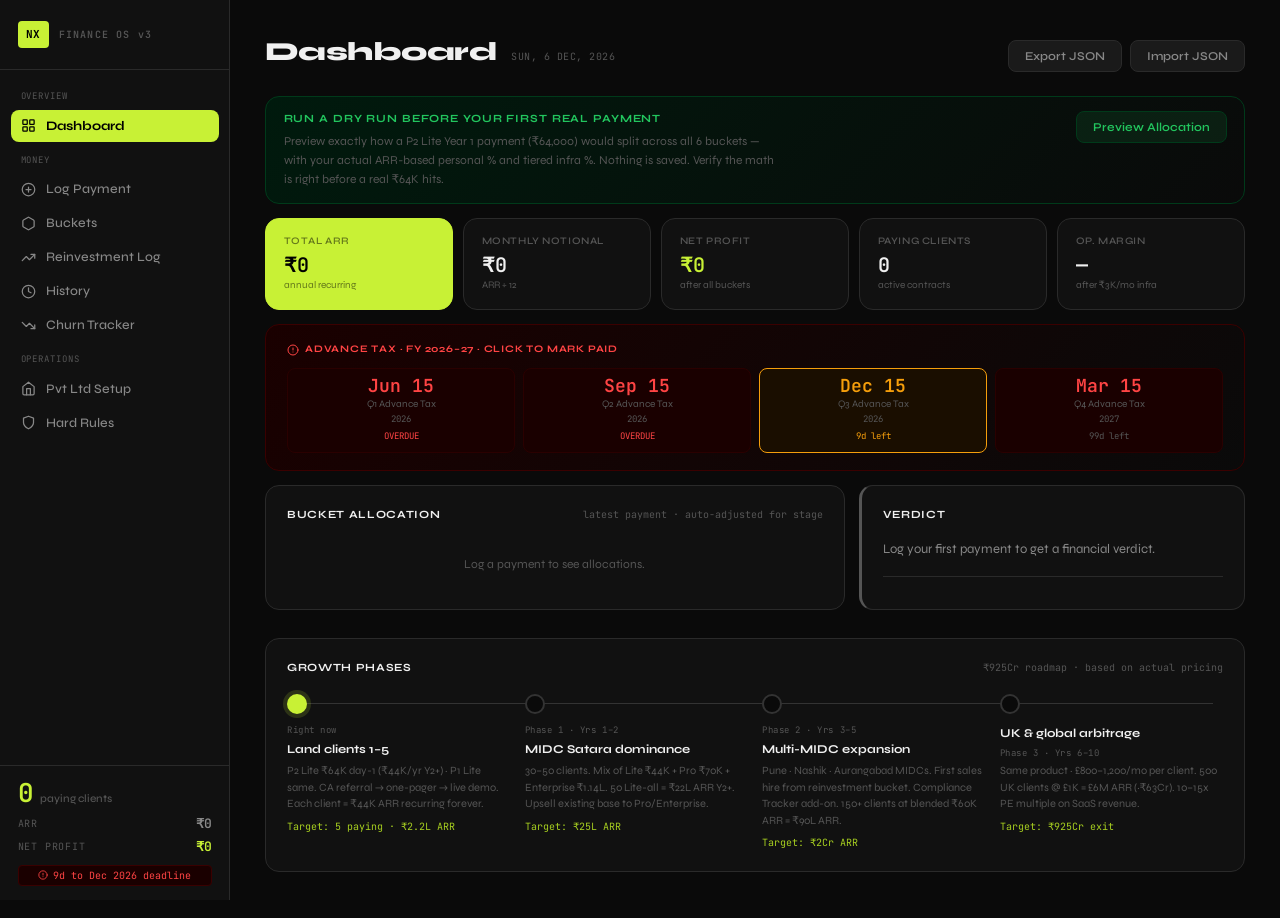
==== commit e1a063d9: "Add bucket fill bars, fix setup fee routing, update growth phases" ====
--- a/index.html
+++ b/index.html
@@ -328,12 +328,12 @@
     </div>
 
     <div class="panel">
-      <div class="ph"><span class="pt">Growth Phases</span><span class="ps">₹925Cr roadmap</span></div>
+      <div class="ph"><span class="pt">Growth Phases</span><span class="ps">₹925Cr roadmap · based on actual pricing</span></div>
       <div class="pht">
-        <div class="phi"><div class="phd" id="pd0"></div><div class="phl">Right now</div><div class="phn">Close clients 2–5</div><div class="phdt">CA referral · one-pager · demo. Product works. Pipeline is the only bottleneck.</div><div class="phtg">Target: 5 paying / 90 days</div></div>
-        <div class="phi"><div class="phd" id="pd1"></div><div class="phl">Phase 1 · Yrs 1–2</div><div class="phn">MIDC Satara dominance</div><div class="phdt">Inventory + Shift Tracker bundle. Silver ₹24K / Gold ₹48K. 30–50 clients.</div><div class="phtg">Target: ₹25L ARR</div></div>
-        <div class="phi"><div class="phd" id="pd2"></div><div class="phl">Phase 2 · Yrs 3–5</div><div class="phn">Multi-MIDC self-serve OS</div><div class="phdt">Pune · Nashik · Aurangabad. Modular subs. Compliance Tracker. First sales hire.</div><div class="phtg">Target: ₹2Cr ARR</div></div>
-        <div class="phi"><div class="phd" id="pd3"></div><div class="phl">Phase 3 · Yrs 6–10</div><div class="phn">UK &amp; global arbitrage</div><div class="phdt">Same product. £1,000–1,500/mo. $10M ARR → 10–15x PE multiple.</div><div class="phtg">Target: ₹925Cr exit</div></div>
+        <div class="phi"><div class="phd" id="pd0"></div><div class="phl">Right now</div><div class="phn">Land clients 1–5</div><div class="phdt">P2 Lite ₹64K day-1 (₹44K/yr Y2+) · P1 Lite same. CA referral → one-pager → live demo. Each client = ₹44K ARR recurring forever.</div><div class="phtg">Target: 5 paying · ₹2.2L ARR</div></div>
+        <div class="phi"><div class="phd" id="pd1"></div><div class="phl">Phase 1 · Yrs 1–2</div><div class="phn">MIDC Satara dominance</div><div class="phdt">30–50 clients. Mix of Lite ₹44K + Pro ₹70K + Enterprise ₹1.14L. 50 Lite-all = ₹22L ARR Y2+. Upsell existing base to Pro/Enterprise.</div><div class="phtg">Target: ₹25L ARR</div></div>
+        <div class="phi"><div class="phd" id="pd2"></div><div class="phl">Phase 2 · Yrs 3–5</div><div class="phn">Multi-MIDC expansion</div><div class="phdt">Pune · Nashik · Aurangabad MIDCs. First sales hire from reinvestment bucket. Compliance Tracker add-on. 150+ clients at blended ₹60K ARR = ₹90L ARR.</div><div class="phtg">Target: ₹2Cr ARR</div></div>
+        <div class="phi"><div class="phd" id="pd3"></div><div class="phn">UK &amp; global arbitrage</div><div class="phl">Phase 3 · Yrs 6–10</div><div class="phdt">Same product · £800–1,200/mo per client. 500 UK clients @ £1K = £6M ARR (~₹63Cr). 10–15x PE multiple on SaaS revenue.</div><div class="phtg">Target: ₹925Cr exit</div></div>
       </div>
     </div>
   </section>
@@ -399,7 +399,7 @@
           <div id="prev-rows"></div>
           <div class="prule" style="margin-top:.75rem">
             <svg viewBox="0 0 24 24" width="13" height="13" style="stroke:var(--accent2);fill:none;stroke-width:2;stroke-linecap:round;stroke-linejoin:round"><path d="M12 22s8-4 8-10V5l-8-3-8 3v7c0 6 8 10 8 10z"/></svg>
-            Setup fee → 100% reinvestment. ACV split across all buckets. Personal % auto-adjusts.
+            First client setup → 100% Infra & Ops. Client 2+ setup → 100% Reinvestment. ACV always splits across all buckets.
           </div>
         </div>
       </div>
@@ -408,7 +408,7 @@
 
   <!-- ── BUCKETS ── -->
   <section class="view" id="view-buckets">
-    <div class="vh"><div class="vh-left"><h1 class="vt">Buckets</h1><span class="vs">Cumulative totals · emergency auto-redirects after ₹50K</span></div></div>
+    <div class="vh"><div class="vh-left"><h1 class="vt">Buckets</h1><span class="vs">Cumulative totals · 1st client setup → Infra · client 2+ setup → Reinvest · emergency caps at ₹50K</span></div></div>
     <div class="bkg" id="bkg"></div>
   </section>
 
@@ -568,7 +568,7 @@
   {k:'tax',     n:'Tax Reserve',              pct:25, c:'#ff4444', d:'Transfer to separate account instantly. Advance tax: Jun·Sep·Dec·Mar.',           r:'Legally not yours. Do not rationalise.'},
   {k:'infra',   n:'Infra & Ops',              pct:12, c:'#f59e0b', d:'Tiered: 0–5 clients ₹2,576/mo · 6–15 clients ₹4,276/mo · 16–30 clients ₹5,500/mo · 31–50 clients ₹8,000/mo. Autopay.',r:'Review tier every 5 clients. Never borrow from other buckets if infra grows.'},
   {k:'emergency',n:'Emergency Fund',          pct:10, c:'#3b82f6', d:'Business survival buffer. Stops at ₹50K cap — excess redirects to reinvestment.', r:'Hard cap ₹50K. No exceptions.',  cap:ECAP},
-  {k:'reinvest',n:'Reinvestment',             pct:28, c:'#c8f135', d:'CA referral, one-pager, demo. Pre-decided spend only. + 100% of setup fees.',     r:'Spend only on pre-planned milestones. Log every spend.'},
+  {k:'reinvest',n:'Reinvestment',             pct:28, c:'#c8f135', d:'CA referral, one-pager, demo. Pre-decided spend only. + 100% of setup fees from client 2 onward. First client setup goes to Infra & Ops to cover Year 1 tooling costs.',     r:'Spend only on pre-planned milestones. Log every spend.'},
   {k:'service', n:'Client Service Reserve',   pct:10, c:'#ec4899', d:'Bug fixes, onboarding, surprise requests. Monthly drain ceiling: ₹8,000. Beyond that — charge the client or log as custom work.',r:'Max ₹8K/mo drain. Anything above = billable. Surplus rolls over, never cashed out.'},
   {k:'personal',n:'Personal / Director Salary',pct:15,c:'#a855f7', d:'Extract as director remuneration. Scales by ARR crossed: < ₹2L → 15% · ₹2L–5L → 18% · ₹5L+ → 20%.',r:'ARR-triggered, not client-count triggered. App auto-calculates.'},
 ];
@@ -602,7 +602,7 @@
   {icon:'<path d="M12 22s8-4 8-10V5l-8-3-8 3v7c0 6 8 10 8 10z"/>',                               ic:'#00091a', c:'#3b82f6', t:'Emergency fund hard cap: ₹50,000',           d:'Once hit, stop all allocations to it. The app auto-redirects the 10% to reinvestment. No point hoarding cash when you should be growing. The cap is the discipline.'},
   {icon:'<path d="M20 21v-2a4 4 0 0 0-4-4H8a4 4 0 0 0-4 4v2"/><circle cx="12" cy="7" r="4"/>',  ic:'#0e0017', c:'#a855f7', t:'Personal bucket scales by ARR — not client count',  d:'< ₹2L ARR → 15% · ₹2L–5L ARR → 18% · ₹5L+ ARR → 20% max. ARR-triggered because a discounted client doesn\'t earn the same milestone as a full-price one. App auto-calculates. Extract as director salary only — never dividends.'},
   {icon:'<line x1="18" y1="6" x2="6" y2="18"/><line x1="6" y1="6" x2="18" y2="18"/>',           ic:'#1a0008', c:'#ec4899', t:'No borrowing between buckets. Ever.',         d:'If infra bucket runs short, that\'s a pricing problem — raise your ACV. Each bucket is a separate physical bank account eventually. No exceptions, no rationalisations.'},
-  {icon:'<polyline points="20 6 9 17 4 12"/>',                                                     ic:'#0d1a00', c:'#c8f135', t:'Setup fee → reinvestment only',              d:'Setup fees are one-time capital, not recurring revenue. 100% goes to reinvestment, spent on a pre-decided milestone. Not split. Not touched for personal use.'},
+  {icon:'<polyline points="20 6 9 17 4 12"/>',                                                     ic:'#0d1a00', c:'#c8f135', t:'First client setup → Infra. Client 2+ setup → Reinvestment.',d:'The first ₹20K setup fee pays for your first year of real infra — Supabase, Vercel, Claude Code. It\'s not profit, it\'s your operating cost. From client 2 onward, setup fees go 100% to reinvestment, spent on pre-decided milestones only. Never touch for personal use.'},
   {icon:'<path d="M21 16V8a2 2 0 0 0-1-1.73l-7-4a2 2 0 0 0-2 0l-7 4A2 2 0 0 0 3 8v8a2 2 0 0 0 1 1.73l7 4a2 2 0 0 0 2 0l7-4A2 2 0 0 0 21 16z"/>', ic:'#0d0a00', c:'#f59e0b', t:'Extract via director salary, not dividends', d:'Director remuneration is a corporate expense — reduces taxable income. Dividends face double taxation (corporate tax + DDT). Once Pvt Ltd is registered, all personal extraction through salary entries only.'},
   {icon:'<path d="M3 9l9-7 9 7v11a2 2 0 0 1-2 2H5a2 2 0 0 1-2-2z"/><polyline points="9 22 9 12 15 12 15 22"/>', ic:'#001a1a', c:'#22c55e', t:'All IP must be assigned to the company',    d:'Every line of Nexflow code, every workflow, every domain — must be IP-assigned to the Pvt Ltd via a formal IP Assignment Agreement signed by you as founder. Without this, exit due diligence fails.'},
 ];
@@ -679,7 +679,9 @@
 }
 
 // knownCumEmerg and runningARR passed in from cumulative() to avoid recalculation
-function allocate(acv,setup,runningARR,knownCumEmerg){
+// isFirstClient: if true, setup fee goes 100% to infra bucket (covers Year 1 ops/infra costs)
+// For all subsequent clients, setup fee goes to reinvest as usual
+function allocate(acv,setup,runningARR,knownCumEmerg,isFirstClient){
   const arr=(runningARR!==undefined)?runningARR:getARR();
   const cl=getClients();
   const personalPct=getPersonalPctByARR(arr);
@@ -691,11 +693,15 @@
   const rawEmerg=Math.round(acv*basePcts.emergency/100);
   const emergAlloc=Math.max(0,Math.min(rawEmerg,Math.max(0,ECAP-cumEmerg)));
   const emergDiff=rawEmerg-emergAlloc;
+  // First client setup fee → 100% Infra & Ops (covers initial infra/tooling costs)
+  // All other setup fees → reinvest as usual
+  const setupToInfra=isFirstClient?(setup||0):0;
+  const setupToReinvest=isFirstClient?0:(setup||0);
   return {
     tax:      Math.round(acv*basePcts.tax/100),
-    infra:    Math.round(acv*infraPct/100),
+    infra:    Math.round(acv*infraPct/100)+setupToInfra,
     emergency:emergAlloc,
-    reinvest: Math.round(acv*reinvestPct/100)+(setup||0)+emergDiff,
+    reinvest: Math.round(acv*reinvestPct/100)+setupToReinvest+emergDiff,
     service:  Math.round(acv*basePcts.service/100),
     personal: Math.round(acv*personalPct/100),
   };
@@ -705,8 +711,10 @@
 function cumulative(){
   const t={tax:0,infra:0,emergency:0,reinvest:0,service:0,personal:0};
   let runningEmerg=0,runningARR=0;
-  payments.filter(p=>!p.isDryRun).forEach(p=>{
-    const a=allocate(p.acv||0,p.setup||0,runningARR,runningEmerg);
+  const realPayments=payments.filter(p=>!p.isDryRun);
+  realPayments.forEach((p,idx)=>{
+    const isFirstClient=(idx===0); // First real payment's setup → infra
+    const a=allocate(p.acv||0,p.setup||0,runningARR,runningEmerg,isFirstClient);
     Object.keys(t).forEach(k=>{t[k]+=(a[k]||0)});
     runningEmerg+=a.emergency;
     runningARR+=(p.acv||0);
@@ -736,22 +744,11 @@
 }
 function fmtF(n){return '₹'+Math.round(n).toLocaleString('en-IN')}
 
-// ── VERDICT ──
-function verdict(cl,arr){
-  if(!cl)return{t:'Log your first payment to get a financial verdict.',s:'',c:'var(--text3)'};
-  if(arr<INFRA*12)return{t:"ARR doesn't cover 12 months of infra. You're at a loss. Do not proceed until client 2 is confirmed paying.",s:'STAGE: LOSS',c:'var(--red)'};
-  if(cl===1)return{t:`One paying client is proof of concept — not a business. At ${fmtF(arr)} ARR your personal is ${fmtF(Math.round(arr*getPersonalPct(1)/100/12))}/mo. Every rupee of reinvestment goes toward client 2 and 3. Use the CA.`,s:'STAGE: PROOF OF CONCEPT',c:'var(--amber)'};
-  if(cl<5)return{t:`${cl} clients, ${fmt(arr)} ARR. Personal at ${getPersonalPct(cl)}% = ${fmtF(Math.round(arr*getPersonalPct(cl)/100/12))}/mo. Push reinvestment into CA referrals. Don't touch the product.`,s:'STAGE: EARLY TRACTION',c:'var(--amber)'};
-  if(cl<10)return{t:`${cl} clients. At Lite pricing (${fmtF(44000)}/yr Y2+) you're at ${fmt(cl*44000)} renewal ARR — solid. Check emergency fund cap. Start thinking about Pro upsell conversations.`,s:'STAGE: GROWING',c:'var(--accent)'};
-  if(cl<20)return{t:`${cl} clients. You're at Phase 1 MIDC dominance territory. Emergency cap hit — redirect 10% to reinvestment. Push Pro and Enterprise upsells to existing base. Churn is now your enemy.`,s:'STAGE: PHASE 1',c:'var(--accent)'};
-  if(cl<50)return{t:`${cl} clients, ${fmt(arr)} ARR. At 50 clients Enterprise-all: ₹86.5L Year 1, ₹57L Year 2+. Retention beats acquisition now — every churned client costs you all future renewals, not just one year.`,s:'STAGE: SCALING',c:'var(--green)'};
-  return{t:`${cl} clients. You're at or near Phase 1 target. ₹25L ARR milestone is real. Start Phase 2 planning: Pune/Nashik/Aurangabad MIDC, first sales hire from reinvestment bucket.`,s:'STAGE: PHASE 1 COMPLETE',c:'var(--green)'};
-}
-
 // ── RENDER: DASHBOARD ──
 function renderDash(){
   const arr=getARR(),cl=getClients(),mo=Math.round(arr/12);
-  const mg=arr?Math.round(((arr-INFRA*12)/arr)*100):null;
+  const infraMonthly=getInfraTier(cl).monthly;
+  const mg=arr?Math.round(((arr-infraMonthly*12)/arr)*100):null;
   const net=getNetProfit();
   const setupTotal=getSetupTotal();
   const totalCash=arr+setupTotal;
@@ -776,7 +773,8 @@
     const lt=realPayments[realPayments.length-1];
     // running ARR = sum of all real payments except the last one
     const runningARRBeforeLast=realPayments.slice(0,-1).reduce((s,p)=>s+(p.acv||0),0);
-    const al=allocate(lt.acv||0,lt.setup||0,runningARRBeforeLast);
+    const isLastPaymentFirst=(realPayments.length===1); // first-ever real payment
+    const al=allocate(lt.acv||0,lt.setup||0,runningARRBeforeLast,undefined,isLastPaymentFirst);
     const tot=(lt.acv||0)+(lt.setup||0);
     const infraTier=getInfraTier(cl);
     bb.innerHTML=`<div style="background:#1a1000;border:1px solid #3a2000;border-radius:var(--r);padding:7px 10px;margin-bottom:12px;font-size:11px;color:#f59e0b;display:flex;justify-content:space-between;align-items:center">
@@ -867,27 +865,66 @@
     return;
   }
 
+  // Compute total across all buckets for fill % calculation
+  const totalCash=Object.values(cum).reduce((s,v)=>s+v,0);
+  // First client note: check if setup was directed to infra
+  const hasFirstSetup=payments.filter(p=>!p.isDryRun).length>0&&(payments.filter(p=>!p.isDryRun)[0].setup||0)>0;
+  const firstSetupAmt=hasFirstSetup?(payments.filter(p=>!p.isDryRun)[0].setup||0):0;
+
   bkg.innerHTML=B.map(b=>{
     const amt=cum[b.k]||0;
     const capHit=b.k==='emergency'&&emergCap;
     const moNotional=Math.round(amt/12);
+    const fillPct=totalCash>0?Math.min(100,Math.round((amt/totalCash)*100)):0;
     const pctLabel=b.k==='infra'?`${infraPct}% (tiered · ${infraTier.label})`:b.k==='personal'?`${personalPct}% (ARR-scaled)`:b.pct+'%';
+
+    // First client special note for infra bucket
+    let firstClientNote='';
+    if(b.k==='infra'&&hasFirstSetup){
+      firstClientNote=`<div style="display:flex;align-items:center;gap:6px;margin-top:8px;padding:5px 8px;background:rgba(245,158,11,.08);border:1px solid rgba(245,158,11,.2);border-radius:5px">
+        <svg viewBox="0 0 24 24" width="10" height="10" style="stroke:#f59e0b;fill:none;stroke-width:2;flex-shrink:0"><path d="M12 22s8-4 8-10V5l-8-3-8 3v7c0 6 8 10 8 10z"/></svg>
+        <span style="font-family:var(--fm);font-size:10px;color:#f59e0b">Incl. 1st client setup ₹${Math.round(firstSetupAmt/1000)}K → 100% here</span>
+      </div>`;
+    }
+    if(b.k==='reinvest'&&hasFirstSetup){
+      firstClientNote=`<div style="display:flex;align-items:center;gap:6px;margin-top:8px;padding:5px 8px;background:rgba(200,241,53,.06);border:1px solid rgba(200,241,53,.15);border-radius:5px">
+        <svg viewBox="0 0 24 24" width="10" height="10" style="stroke:var(--accent);fill:none;stroke-width:2;flex-shrink:0"><polyline points="20 6 9 17 4 12"/></svg>
+        <span style="font-family:var(--fm);font-size:10px;color:var(--accent2)">Client 2+ setup fees → 100% here</span>
+      </div>`;
+    }
+
     let extraBadge='';
     if(b.k==='infra')extraBadge=`<div class="bkcap" style="background:#1a1000;color:#f59e0b">Tier: ${infraTier.label} · ${fmtF(infraTier.monthly)}/mo · Annual: ${fmtF(infraTier.monthly*12)}</div>`;
     if(b.k==='service')extraBadge=`<div class="bkcap" style="background:#1a0010;color:#ec4899">Monthly drain ceiling: ${fmtF(SERVICE_MONTHLY_CEILING)} · beyond = billable</div>`;
-    if(b.k==='personal'){const nt=PERSONAL_ARR_TIERS.find(t=>arr<t.minARR);if(nt)extraBadge=`<div class="bkcap" style="background:#0e0017;color:#a855f7">Next tier ${nt.pct}% unlocks at ${fmt(nt.minARR)} ARR</div>`;}
+    if(b.k==='personal'){const nt=PERSONAL_ARR_TIERS.find(t=>arr<t.maxARR&&arr>=t.minARR&&t.pct>personalPct);if(nt)extraBadge=`<div class="bkcap" style="background:#0e0017;color:#a855f7">Next tier ${nt.pct}% unlocks at ${fmt(nt.minARR)} ARR</div>`;}
+
     return `<div class="bkc">
       <div class="bktop" style="background:${b.c}"></div>
       <div class="bkl" style="color:${b.c}">${b.n}</div>
       <div class="bkv">${fmtF(amt)}</div>
-      <div class="bkp">${pctLabel} of each payment${b.k==='reinvest'?' + 100% setup fees':''}</div>
+      <div class="bkp">${pctLabel} of each payment${b.k==='reinvest'?' + client 2+ setup fees':''}</div>
       <div class="bk-monthly">${fmtF(moNotional)}/mo notional</div>
+
+      <!-- FILL BAR — width set directly so it shows even on hidden tab render -->
+      <div style="margin:10px 0 6px">
+        <div style="display:flex;justify-content:space-between;align-items:center;margin-bottom:5px">
+          <span style="font-family:var(--fm);font-size:9px;color:var(--text3);letter-spacing:.04em">SHARE OF TOTAL CASH</span>
+          <span style="font-family:var(--fm);font-size:10px;font-weight:600;color:${b.c}">${fillPct}%</span>
+        </div>
+        <div style="background:var(--bg3);border-radius:999px;height:6px;overflow:hidden">
+          <div class="bk-fill-bar" style="height:100%;border-radius:999px;background:${b.c};width:${fillPct}%" data-target="${fillPct}"></div>
+        </div>
+      </div>
+
       ${capHit?`<div class="bkcap" style="background:rgba(200,241,53,.1);color:var(--accent)">✓ Cap hit — overflow → reinvestment</div>`:''}
       ${b.cap&&!capHit?`<div class="bkcap" style="background:var(--bg2);color:var(--text3)">${fmtF(ECAP-getCumEmergency())} to cap</div>`:''}
       ${extraBadge}
+      ${firstClientNote}
       <div class="bkd">${b.d}<em>${b.r}</em></div>
     </div>`;
   }).join('');
+  // No rAF animation here — bars already set to correct width above.
+  // Animation fires only on tab switch (see switchView).
 }
 
 // ── RENDER: REINVESTMENT ──
@@ -1094,24 +1131,30 @@
 window.runDryRun=function(){
   // Compute allocation for P2 Lite Y1 = ₹64K (setup ₹20K + ACV ₹44K)
   const dryACV=44000,drySetup=20000;
-  const dryARR=getARR()+dryACV; // what ARR would be if this were real
+  const currentRealClients=payments.filter(p=>!p.isDryRun).length;
+  const dryIsFirstClient=(currentRealClients===0); // no real payments yet → this would be first
+  const dryARR=getARR()+dryACV;
   const dryPersonalPct=getPersonalPctByARR(dryARR);
   const dryInfraPct=getInfraPct(getClients(),dryARR);
-  const al=allocate(dryACV,drySetup,dryARR,getCumEmergency());
+  const al=allocate(dryACV,drySetup,getARR(),getCumEmergency(),dryIsFirstClient);
   const total=dryACV+drySetup;
+  const setupDestLabel=dryIsFirstClient?'Setup ₹20,000 → 100% Infra &amp; Ops (first client)':'Setup ₹20,000 → 100% Reinvestment';
 
   // Build result HTML
-  const rows=B.map(b=>`
+  const rows=B.map(b=>{
+    const setupNote=b.k==='infra'&&dryIsFirstClient?' + setup ₹20K':b.k==='reinvest'&&!dryIsFirstClient?' + setup ₹20K':'';
+    return `
     <div style="display:flex;align-items:center;justify-content:space-between;padding:7px 0;border-bottom:1px solid #1a2a00">
       <div style="display:flex;align-items:center;gap:8px">
         <div style="width:7px;height:7px;border-radius:50%;background:${b.c};flex-shrink:0"></div>
         <div>
           <div style="font-size:12px;font-weight:600;color:var(--text)">${b.n}</div>
-          <div style="font-size:10px;color:var(--text3)">${b.k==='personal'?dryPersonalPct+'%':b.k==='infra'?dryInfraPct+'% (tiered)':b.pct+'%'}${b.k==='reinvest'?' + setup ₹20K':''}</div>
+          <div style="font-size:10px;color:var(--text3)">${b.k==='personal'?dryPersonalPct+'%':b.k==='infra'?dryInfraPct+'% (tiered)':b.pct+'%'}${setupNote}</div>
         </div>
       </div>
       <div style="font-family:var(--fm);font-size:13px;font-weight:600;color:${b.c}">${fmtF(al[b.k]||0)}</div>
-    </div>`).join('');
+    </div>`;
+  }).join('');
 
   // Show in overlay on dashboard
   let overlay=document.getElementById('dryrun-result');
@@ -1127,13 +1170,13 @@
         <div>
           <div style="font-size:11px;font-weight:700;color:var(--green);letter-spacing:.08em;text-transform:uppercase;margin-bottom:3px">Dry Run — P2 Lite · Year 1</div>
           <div style="font-family:var(--fm);font-size:20px;font-weight:600;color:var(--accent)">₹64,000 total received</div>
-          <div style="font-size:10px;color:var(--text3);margin-top:2px">Setup ₹20,000 → 100% reinvestment · ACV ₹44,000 → split below</div>
+          <div style="font-size:10px;color:var(--text3);margin-top:2px">${setupDestLabel} · ACV ₹44,000 → split below</div>
         </div>
         <button onclick="document.getElementById('dryrun-result').remove()" style="background:none;border:1px solid #2a4a00;color:var(--text3);border-radius:var(--r);padding:6px 12px;cursor:pointer;font-family:var(--fh);font-size:12px">Close</button>
       </div>
       ${rows}
       <div style="margin-top:1rem;padding:10px 12px;background:#0a1a00;border-radius:var(--r);font-size:11px;color:var(--text3)">
-        ✓ This is what your buckets will show after your first real P2 Lite Y1 payment. If these numbers look right, you're ready. Personal at ${dryPersonalPct}% · Infra at ${dryInfraPct}% (ARR-tiered).
+        ✓ This is what your buckets will show after your first real P2 Lite Y1 payment. Personal at ${dryPersonalPct}% · Infra at ${dryInfraPct}% (ARR-tiered)${dryIsFirstClient?' · First client ₹20K setup → Infra & Ops':''}. If these numbers look right, you\'re ready.
       </div>
       <div style="margin-top:.75rem;padding:10px 12px;background:#1a0000;border-radius:var(--r);font-size:11px;color:#ff8888">
         Note: This is a preview only — nothing was saved. Real totals in Buckets remain unchanged until you log an actual payment.
@@ -1181,12 +1224,13 @@
   const newARR=getARR();
   const newCl=getClients();
   const runningARRBefore=newARR-acv;
-  const al=allocate(acv,setup,runningARRBefore);
+  const isFirstClient=(newCl===1); // just became client 1 → first real payment
+  const al=allocate(acv,setup,runningARRBefore,undefined,isFirstClient);
   const total=acv+setup;
   const infraTier=getInfraTier(newCl);
 
   // Show allocation result panel
-  showAllocationResult(cl,total,acv,setup,al,newARR,newCl,infraTier);
+  showAllocationResult(cl,total,acv,setup,al,newARR,newCl,infraTier,isFirstClient);
 
   // Update all views in background
   renderAll();
@@ -1199,7 +1243,7 @@
   onPricingChange();
 };
 
-function showAllocationResult(client,total,acv,setup,al,newARR,newCl,infraTier){
+function showAllocationResult(client,total,acv,setup,al,newARR,newCl,infraTier,isFirstClient){
   // Remove existing result if any
   const existing=document.getElementById('log-result');
   if(existing)existing.remove();
@@ -1207,12 +1251,13 @@
   const personalPct=getPersonalPctByARR(newARR);
   const rows=B.map(b=>{
     const amt=al[b.k]||0;
-    const pct=acv?Math.round((amt/total)*100):0;
+    const pct=total?Math.round((amt/total)*100):0;
+    const setupNote=b.k==='infra'&&isFirstClient&&setup?` + setup ₹${Math.round(setup/1000)}K (first client)`:b.k==='reinvest'&&!isFirstClient&&setup?` + setup fee`:'';
     return `<div style="display:flex;align-items:center;gap:10px;padding:8px 0;border-bottom:1px solid var(--border)">
       <div style="width:8px;height:8px;border-radius:50%;background:${b.c};flex-shrink:0"></div>
       <div style="flex:1">
         <div style="font-size:12px;font-weight:600;color:var(--text)">${b.n}</div>
-        <div style="font-size:10px;color:var(--text3)">${b.k==='personal'?personalPct+'%':b.k==='infra'?getInfraPct(newCl,newARR)+'% (tiered)':b.pct+'%'}${b.k==='reinvest'&&setup?' + setup fee':''}</div>
+        <div style="font-size:10px;color:var(--text3)">${b.k==='personal'?personalPct+'%':b.k==='infra'?getInfraPct(newCl,newARR)+'% (tiered)':b.pct+'%'}${setupNote}</div>
       </div>
       <div style="text-align:right">
         <div style="font-family:var(--fm);font-size:13px;font-weight:600;color:${b.c}">${fmtF(amt)}</div>
@@ -1220,6 +1265,10 @@
       </div>
     </div>`;
   }).join('');
+
+  const setupDestLabel=isFirstClient&&setup
+    ?`Setup ${fmtF(setup)} → 100% Infra &amp; Ops (first client) · ACV ${fmtF(acv)} → split below`
+    :`Setup ${fmtF(setup)} → reinvestment · ACV ${fmtF(acv)} → split below`;
 
   const div=document.createElement('div');
   div.id='log-result';
@@ -1230,7 +1279,7 @@
         <div>
           <div style="font-size:11px;font-weight:700;color:var(--green);letter-spacing:.08em;text-transform:uppercase;margin-bottom:3px">✓ Payment logged — buckets updated</div>
           <div style="font-family:var(--fm);font-size:20px;font-weight:600;color:var(--accent)">${fmtF(total)} allocated</div>
-          <div style="font-size:10px;color:var(--text3);margin-top:2px">${client} · Setup ${fmtF(setup)} → reinvestment · ACV ${fmtF(acv)} → split below</div>
+          <div style="font-size:10px;color:var(--text3);margin-top:2px">${client} · ${setupDestLabel}</div>
         </div>
         <button onclick="document.getElementById('log-result').remove()" style="background:none;border:1px solid #003a18;color:var(--text3);border-radius:var(--r);padding:5px 10px;cursor:pointer;font-size:11px;font-family:var(--fh)">Dismiss</button>
       </div>
@@ -1297,18 +1346,21 @@
   const total=setup+acv;
   const pc=document.getElementById('prev-content'),pe=document.getElementById('prev-empty');
   pc.style.display='block';pe.style.display='none';
+  const currentRealClients=payments.filter(q=>!q.isDryRun).length;
+  const previewIsFirstClient=(currentRealClients===0); // this would be client #1
   const previewARR=getARR()+acv;
-  const previewCl=getClients()+1;
+  const previewCl=currentRealClients+1;
   const personalPct=getPersonalPctByARR(previewARR);
   const infraPct=getInfraPct(previewCl,previewARR);
+  const setupDest=previewIsFirstClient?'→ 100% Infra &amp; Ops (first client)':'→ 100% Reinvestment';
   document.getElementById('prev-total').textContent=`Day-1 total: ${fmtF(total)}`;
-  document.getElementById('prev-split').textContent=`Setup ${fmtF(setup)} → 100% reinvestment · ACV ${fmtF(acv)} → split below · Personal ${personalPct}% · Infra ${infraPct}% (tiered)`;
-  const al=allocate(acv,setup,previewARR);
+  document.getElementById('prev-split').textContent=`Setup ${fmtF(setup)} ${previewIsFirstClient?'→ Infra & Ops (1st client)':'→ Reinvestment'} · ACV ${fmtF(acv)} → split below · Personal ${personalPct}% · Infra ${infraPct}% (tiered)`;
+  const al=allocate(acv,setup,getARR(),getCumEmergency(),previewIsFirstClient);
   document.getElementById('prev-rows').innerHTML=B.map(b=>{
-    const livePct=b.k==='personal'?personalPct:b.k==='infra'?infraPct:b.pct;
     const pctLabel=b.k==='infra'?`${infraPct}% (tiered)`:b.k==='personal'?`${personalPct}% (ARR-scaled)`:b.pct+'%';
+    const setupNote=b.k==='infra'&&previewIsFirstClient&&setup?` + setup ₹${Math.round(setup/1000)}K (1st client)`:b.k==='reinvest'&&!previewIsFirstClient&&setup?` + setup ₹${Math.round(setup/1000)}K`:'';
     return `<div class="prw">
-      <div class="prl"><div class="prd" style="background:${b.c}"></div><div><div class="prn">${b.n}</div><div class="prp">${pctLabel}${b.k==='reinvest'&&setup?' + setup ₹'+Math.round(setup/1000)+'K':''}</div></div></div>
+      <div class="prl"><div class="prd" style="background:${b.c}"></div><div><div class="prn">${b.n}</div><div class="prp">${pctLabel}${setupNote}</div></div></div>
       <div class="pra" style="color:${b.c}">${fmtF(al[b.k]||0)}</div>
     </div>`;
   }).join('');
@@ -1360,6 +1412,19 @@
   const view=document.getElementById('view-'+id);
   if(view)view.classList.add('active');
   document.getElementById('sidebar').classList.remove('open');
+  // Animate fill bars when Buckets tab becomes visible
+  if(id==='buckets'){
+    const bars=document.querySelectorAll('.bk-fill-bar');
+    bars.forEach(bar=>{ bar.style.transition='none'; bar.style.width='0%'; });
+    requestAnimationFrame(()=>{
+      requestAnimationFrame(()=>{
+        bars.forEach(bar=>{
+          bar.style.transition='width .8s cubic-bezier(.4,0,.2,1)';
+          bar.style.width=bar.dataset.target+'%';
+        });
+      });
+    });
+  }
 }
 
 document.querySelectorAll('.nb').forEach(btn=>{
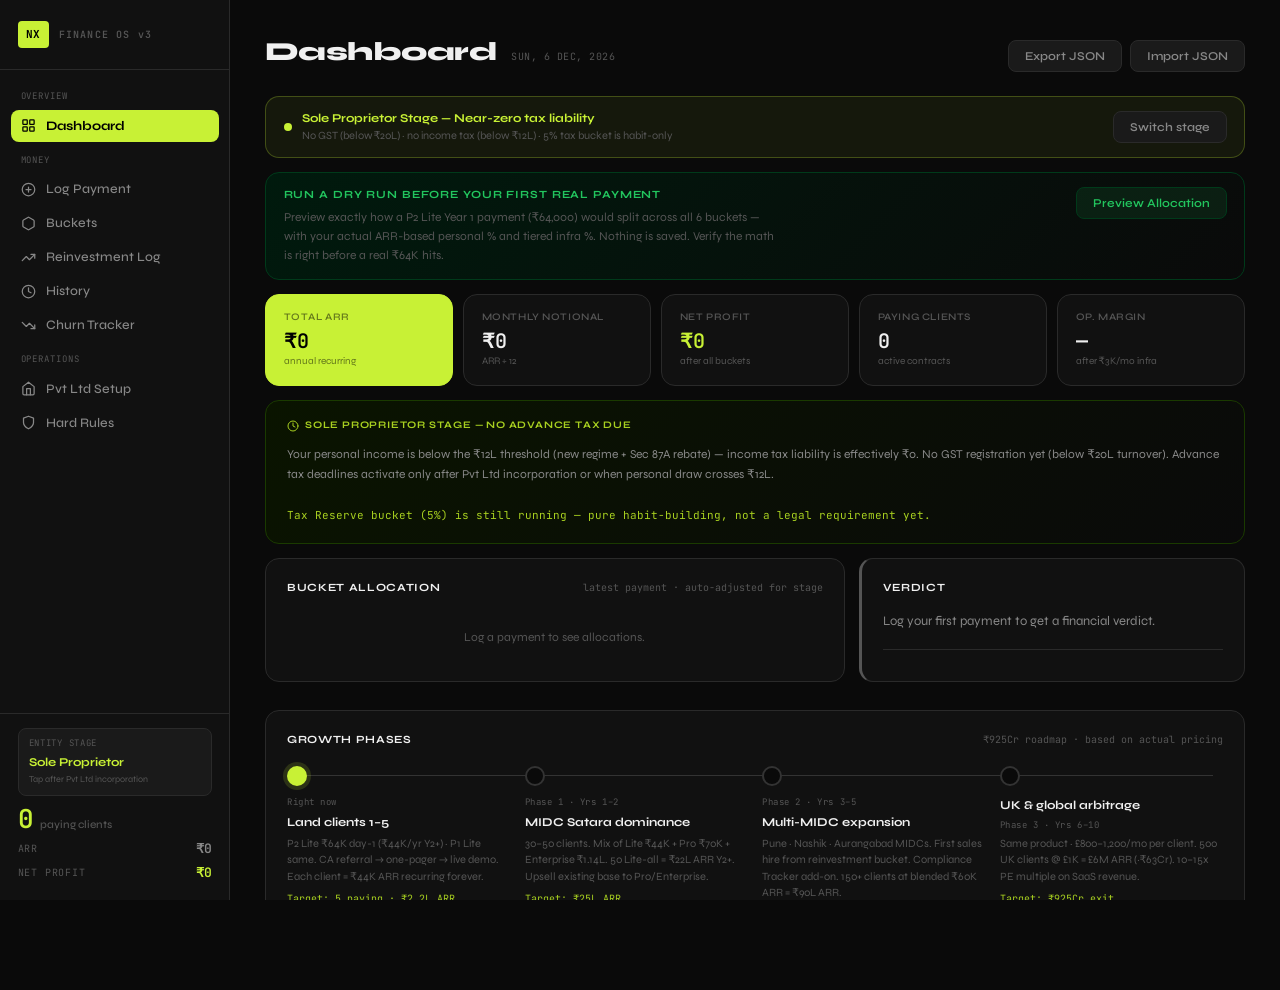
==== commit 56fa9557: "Update index.html" ====
--- a/index.html
+++ b/index.html
@@ -259,10 +259,15 @@
     <button class="nb" data-view="rules"><svg viewBox="0 0 24 24"><path d="M12 22s8-4 8-10V5l-8-3-8 3v7c0 6 8 10 8 10z"/></svg>Hard Rules</button>
   </nav>
   <div class="s-foot">
+    <div id="phase-toggle" style="margin-bottom:10px;background:var(--bg2);border:1px solid var(--border);border-radius:var(--r);padding:8px 10px;cursor:pointer" onclick="togglePhase()">
+      <div style="font-family:var(--fm);font-size:9px;color:var(--text3);letter-spacing:.08em;margin-bottom:3px">ENTITY STAGE</div>
+      <div id="phase-label" style="font-size:12px;font-weight:700;color:var(--accent)">Sole Proprietor</div>
+      <div id="phase-sub" style="font-size:9px;color:var(--text3);margin-top:2px">Tap to switch after Pvt Ltd incorporation</div>
+    </div>
     <div class="cc"><span class="cc-n" id="sb-clients">0</span><span class="cc-l">paying clients</span></div>
     <div class="arr-row"><span class="arr-l">ARR</span><span class="arr-v" id="sb-arr">₹0</span></div>
     <div class="arr-row"><span class="arr-l">NET PROFIT</span><span class="arr-v" id="sb-net" style="color:var(--accent)">₹0</span></div>
-    <button class="tax-pill" onclick="switchView('dashboard');setTimeout(()=>document.getElementById('tax-section').scrollIntoView({behavior:'smooth'}),100)">
+    <button class="tax-pill" id="sb-tax-pill" onclick="switchView('dashboard');setTimeout(()=>document.getElementById('tax-section').scrollIntoView({behavior:'smooth'}),100)">
       <svg viewBox="0 0 24 24" width="10" height="10" style="stroke:#ff4444;fill:none;stroke-width:2;stroke-linecap:round"><circle cx="12" cy="12" r="10"/><line x1="12" y1="8" x2="12" y2="12"/><line x1="12" y1="16" x2="12.01" y2="16"/></svg>
       <span id="sb-tax-label">Next tax deadline</span>
     </button>
@@ -285,6 +290,18 @@
         <button class="btn-sec" onclick="document.getElementById('import-input').click()">Import JSON</button>
         <input type="file" id="import-input" accept=".json" style="display:none" onchange="importData(event)"/>
       </div>
+    </div>
+
+    <!-- ENTITY PHASE BANNER -->
+    <div id="phase-banner" style="border-radius:var(--rl);padding:.875rem 1.25rem;margin-bottom:1rem;display:flex;align-items:center;justify-content:space-between;gap:1rem;flex-wrap:wrap">
+      <div style="display:flex;align-items:center;gap:10px">
+        <div id="phase-banner-dot" style="width:8px;height:8px;border-radius:50%;flex-shrink:0"></div>
+        <div>
+          <div id="phase-banner-title" style="font-size:12px;font-weight:700"></div>
+          <div id="phase-banner-sub" style="font-size:11px;color:var(--text3);margin-top:1px"></div>
+        </div>
+      </div>
+      <button class="btn-sec" onclick="togglePhase()" style="flex-shrink:0">Switch stage</button>
     </div>
 
     <!-- DRY RUN BANNER — shown until first real payment is logged -->
@@ -408,7 +425,9 @@
 
   <!-- ── BUCKETS ── -->
   <section class="view" id="view-buckets">
-    <div class="vh"><div class="vh-left"><h1 class="vt">Buckets</h1><span class="vs">Cumulative totals · 1st client setup → Infra · client 2+ setup → Reinvest · emergency caps at ₹50K</span></div></div>
+    <div class="vh"><div class="vh-left"><h1 class="vt">Buckets</h1><span class="vs">Cumulative totals · 1st client setup → Infra · client 2+ setup → Reinvest · emergency caps at ₹50K</span></div>
+      <button class="btn-sec" onclick="openAuditModal()">🔍 Audit Buckets</button>
+    </div>
     <div class="bkg" id="bkg"></div>
   </section>
 
@@ -531,6 +550,54 @@
 
 <div class="toast" id="toast"></div>
 
+<!-- PHASE SWITCH CONFIRM MODAL -->
+<div class="modal-overlay" id="phase-modal">
+  <div class="modal">
+    <div class="modal-title"><span id="phase-modal-title">Switch stage?</span><button class="modal-close" onclick="closePhaseModal()">×</button></div>
+    <div style="font-size:13px;color:var(--text2);line-height:1.65;margin-bottom:1.25rem" id="phase-modal-body"></div>
+    <div style="display:flex;gap:10px">
+      <button class="btn-sec" onclick="closePhaseModal()" style="flex:1">Cancel</button>
+      <button class="btn-p" onclick="confirmPhaseSwitch()" style="flex:1;margin-top:0">Confirm switch</button>
+    </div>
+  </div>
+</div>
+
+<!-- MANUAL BUCKET ADJUSTMENT MODAL -->
+<div class="modal-overlay" id="adjust-modal">
+  <div class="modal">
+    <div class="modal-title">Adjust Bucket <button class="modal-close" onclick="closeAdjustModal()">×</button></div>
+    <div style="font-size:11px;color:var(--text3);margin-bottom:1rem;line-height:1.6">Use this to correct a bucket manually — e.g. you withdrew cash, moved money between accounts, or the formula missed something. This does NOT touch the underlying payment records — it's a standalone correction layered on top.</div>
+    <div class="fg">
+      <label class="fl">Bucket</label>
+      <select class="fi" id="adj-bucket"></select>
+    </div>
+    <div class="fr">
+      <div class="fg">
+        <label class="fl">Adjustment type</label>
+        <select class="fi" id="adj-type">
+          <option value="add">Add money (+)</option>
+          <option value="subtract">Withdraw / remove money (−)</option>
+        </select>
+      </div>
+      <div class="fg"><label class="fl">Amount (₹)</label><input type="number" class="fi" id="adj-amount" placeholder="5000" min="0"/></div>
+    </div>
+    <div class="fg"><label class="fl">Reason</label><input type="text" class="fi" id="adj-reason" placeholder="e.g. Withdrew for CA filing fee"/></div>
+    <div class="fg"><label class="fl">Date</label><input type="date" class="fi" id="adj-date"/></div>
+    <button class="btn-p" onclick="submitAdjustment()">Apply Adjustment</button>
+
+    <div id="adj-history" style="margin-top:1.25rem;padding-top:1rem;border-top:1px solid var(--border)"></div>
+  </div>
+</div>
+
+<!-- BUCKET AUDIT MODAL -->
+<div class="modal-overlay" id="audit-modal">
+  <div class="modal" style="max-width:640px">
+    <div class="modal-title">Bucket Audit — Full Ledger <button class="modal-close" onclick="closeAuditModal()">×</button></div>
+    <div style="font-size:11px;color:var(--text3);margin-bottom:1rem;line-height:1.6">Every real payment, broken down by exactly what each bucket received. This is your source of truth for how much should physically be sitting in each account right now.</div>
+    <div id="audit-content" style="max-height:60vh;overflow-y:auto"></div>
+  </div>
+</div>
+
 <script>
 'use strict';
 const INFRA_TIERS=[
@@ -563,15 +630,35 @@
 const SERVICE_MONTHLY_CEILING=8000;
 const ECAP=50000,SK='nxfin_v3';
 
+// ── ENTITY PHASE ──
+// 'sole' = Sole Proprietor (current reality, zero registration, near-zero tax liability)
+// 'pvtltd' = Pvt Ltd incorporated (25.17% corporate tax under Sec 115BAA applies)
+// This single switch drives tax %, GST visibility, advance tax deadlines, and rule copy.
+let entityPhase='sole';
+function getEntityPhase(){return entityPhase}
+function isPvtLtd(){return entityPhase==='pvtltd'}
+function getTaxPct(){return isPvtLtd()?25:5}
+
 // ── BUCKET CONFIG ──
-const B=[
-  {k:'tax',     n:'Tax Reserve',              pct:25, c:'#ff4444', d:'Transfer to separate account instantly. Advance tax: Jun·Sep·Dec·Mar.',           r:'Legally not yours. Do not rationalise.'},
-  {k:'infra',   n:'Infra & Ops',              pct:12, c:'#f59e0b', d:'Tiered: 0–5 clients ₹2,576/mo · 6–15 clients ₹4,276/mo · 16–30 clients ₹5,500/mo · 31–50 clients ₹8,000/mo. Autopay.',r:'Review tier every 5 clients. Never borrow from other buckets if infra grows.'},
-  {k:'emergency',n:'Emergency Fund',          pct:10, c:'#3b82f6', d:'Business survival buffer. Stops at ₹50K cap — excess redirects to reinvestment.', r:'Hard cap ₹50K. No exceptions.',  cap:ECAP},
-  {k:'reinvest',n:'Reinvestment',             pct:28, c:'#c8f135', d:'CA referral, one-pager, demo. Pre-decided spend only. + 100% of setup fees from client 2 onward. First client setup goes to Infra & Ops to cover Year 1 tooling costs.',     r:'Spend only on pre-planned milestones. Log every spend.'},
-  {k:'service', n:'Client Service Reserve',   pct:10, c:'#ec4899', d:'Bug fixes, onboarding, surprise requests. Monthly drain ceiling: ₹8,000. Beyond that — charge the client or log as custom work.',r:'Max ₹8K/mo drain. Anything above = billable. Surplus rolls over, never cashed out.'},
-  {k:'personal',n:'Personal / Director Salary',pct:15,c:'#a855f7', d:'Extract as director remuneration. Scales by ARR crossed: < ₹2L → 15% · ₹2L–5L → 18% · ₹5L+ → 20%.',r:'ARR-triggered, not client-count triggered. App auto-calculates.'},
-];
+// NOTE: tax bucket pct/desc/rule are computed dynamically per phase — see getBucketConfig()
+function getBucketConfig(){
+  const pvt=isPvtLtd();
+  const taxPct=getTaxPct();
+  return [
+    {k:'tax', n:pvt?'Tax Reserve':'Tax Reserve (habit)', pct:taxPct, c:'#ff4444',
+      d:pvt
+        ? 'Transfer to separate account instantly. Covers Section 115BAA corporate tax (25.17%). Advance tax: Jun·Sep·Dec·Mar.'
+        : 'Sole proprietor stage: your actual income tax liability is ~₹0 (below ₹12L threshold). This 5% is pure discipline-building, not a real legal obligation yet. No advance tax deadlines apply until Pvt Ltd or ₹12L+ personal income.',
+      r:pvt ? 'Legally not yours. Do not rationalise.' : 'Not a legal requirement yet — but don\'t skip it. Builds the habit for when it becomes real.'},
+    {k:'infra',   n:'Infra & Ops',              pct:12, c:'#f59e0b', d:'Tiered: 0–5 clients ₹2,576/mo · 6–15 clients ₹4,276/mo · 16–30 clients ₹5,500/mo · 31–50 clients ₹8,000/mo. Autopay.',r:'Review tier every 5 clients. Never borrow from other buckets if infra grows.'},
+    {k:'emergency',n:'Emergency Fund',          pct:10, c:'#3b82f6', d:'Business survival buffer. Stops at ₹50K cap — excess redirects to reinvestment.', r:'Hard cap ₹50K. No exceptions.',  cap:ECAP},
+    {k:'reinvest',n:'Reinvestment',             pct:28, c:'#c8f135', d:'CA referral, one-pager, demo. Pre-decided spend only. + 100% of setup fees from client 2 onward. First client setup goes to Infra & Ops to cover Year 1 tooling costs.',     r:'Spend only on pre-planned milestones. Log every spend.'},
+    {k:'service', n:'Client Service Reserve',   pct:10, c:'#ec4899', d:'Bug fixes, onboarding, surprise requests. Monthly drain ceiling: ₹8,000. Beyond that — charge the client or log as custom work.',r:'Max ₹8K/mo drain. Anything above = billable. Surplus rolls over, never cashed out.'},
+    {k:'personal',n:'Personal / Director Salary',pct:15,c:'#a855f7', d:'Extract as director remuneration. Scales by ARR crossed: < ₹2L → 15% · ₹2L–5L → 18% · ₹5L+ → 20%.',r:'ARR-triggered, not client-count triggered. App auto-calculates.'},
+  ];
+}
+// B is recomputed on every render call that needs current-phase bucket config
+let B=getBucketConfig();
 
 const PVT_CHECKS=[
   {id:'dsc',   title:'Obtain DSC (Digital Signature Certificate)',         desc:'Required for all directors. Get Class 3 DSC from MCA-authorised agencies (e.g. eMudhra, Sify). Cost: ₹1,000–1,500 per director. Takes 1–2 days.',                                    tag:'Step 1', tagColor:'#ff4444'},
@@ -581,31 +668,39 @@
   {id:'moa',   title:'Draft MOA and AOA',                                  desc:'Memorandum of Association (objects clause — include SaaS, automation, software). Articles of Association (internal rules). Your CA will draft these. Ensure "technology services" and "B2B software" are in objects.',  tag:'Step 5', tagColor:'#f59e0b'},
   {id:'pan',   title:'Receive Certificate of Incorporation + PAN/TAN',    desc:'MCA issues Certificate of Incorporation (CIN) digitally. PAN and TAN are auto-generated via SPICe+. This is when your Pvt Ltd legally exists. Timeline: 7–15 working days after filing.',                     tag:'Step 6', tagColor:'#3b82f6'},
   {id:'bank',  title:'Open current account in company name',              desc:'Use CIN + COI + PAN to open a current account at any bank. HDFC/ICICI/Kotak recommended for startup-friendly features. All Nexflow payments must now come into this account — not personal.',                     tag:'Step 7', tagColor:'#3b82f6'},
-  {id:'gst',   title:'GST Registration (once first invoice is raised)',    desc:'Mandatory once you cross ₹20L turnover, but register early. File GSTR-1 (monthly/quarterly) and GSTR-3B. Charge 18% GST on B2B invoices — clients get input tax credit so it\'s not a cost to them.',           tag:'Step 8', tagColor:'#22c55e'},
+  {id:'gst',   title:'GST Registration (only once turnover approaches ₹20L)',    desc:'Mandatory only after crossing ₹20L turnover — do not register before that unless you have a specific B2B ITC reason. File GSTR-1 (monthly/quarterly) and GSTR-3B once registered. Charge 18% GST on B2B invoices — clients get input tax credit so it\'s not a cost to them.',           tag:'When ₹20L nears', tagColor:'#22c55e'},
 ];
 
 const LAWS=[
-  {num:'Section 115BAA — Income Tax Act (FY 2025-26 verified)', title:'22% flat corporate tax rate — effective 25.17%', desc:'Pvt Ltd companies opt for Section 115BAA: 22% base + 10% flat surcharge + 4% cess = 25.17% effective rate. Confirmed for FY 2025-26. This is irrevocable once elected — but always the right choice for SaaS businesses. No MAT liability once opted in. Your 25% tax reserve in this app covers it exactly with a tiny buffer.', benefit:'~5% lower than standard 30% regime', benefitColor:'rgba(34,197,94,.15)', benefitTextColor:'#22c55e'},
+  {num:'GST Registration — CGST Act Section 22', title:'Not required yet — register only when it makes sense', desc:'GST registration becomes MANDATORY only after crossing ₹20L turnover. Below that, registration is entirely optional. At current ARR, do NOT register — it adds monthly/quarterly GSTR-1 and GSTR-3B filing burden for zero benefit. Voluntary registration only makes sense once you have several B2B clients who specifically want ITC-eligible invoices, or you\'re approaching ₹20L. Until then: skip it entirely. Once registered (voluntary or mandatory), GST applies to every invoice from that point forward — not retroactively to existing clients until their next renewal.', benefit:'Zero GST compliance burden at current stage', benefitColor:'rgba(34,197,94,.15)', benefitTextColor:'#22c55e'},
+  {num:'Section 115BAA — Income Tax Act (FY 2025-26 verified)', title:'22% flat corporate tax rate — effective 25.17%', desc:'Pvt Ltd companies opt for Section 115BAA: 22% base + 10% flat surcharge + 4% cess = 25.17% effective rate. Confirmed for FY 2025-26. This is irrevocable once elected — but always the right choice for SaaS businesses. No MAT liability once opted in. This only applies AFTER Pvt Ltd incorporation — as a sole proprietor your current tax liability is near-zero. The app\'s tax bucket auto-scales to 25% once you flip the Entity Stage toggle post-incorporation.', benefit:'~5% lower than standard 30% regime', benefitColor:'rgba(34,197,94,.15)', benefitTextColor:'#22c55e'},
   {num:'Section 56(2)(viib) — Abolished Budget 2025-26', title:'Angel Tax completely removed — Budget 2025-26', desc:'Angel Tax has been fully abolished for DPIIT-recognised startups — both domestic and foreign investors. This means when you raise funding in Phase 2, investors will NOT face tax on any premium paid over face value of shares. Zero friction on fundraising. This was a major blocker for Indian startups — it is now gone.', benefit:'Zero tax friction on fundraising rounds', benefitColor:'rgba(200,241,53,.15)', benefitTextColor:'#c8f135'},
   {num:'DPIIT Recognition + Section 80-IAC — Budget 2025-26 updated', title:'100% tax holiday for 3 years — apply after incorporation', desc:'Apply for DPIIT Startup Recognition (free, startupindia.gov.in) immediately after incorporating. Then apply separately to IMB for 80-IAC exemption. If approved: 100% income tax exemption on profits for any 3 consecutive years within your first 10 years. Budget 2025-26 extended eligibility to startups incorporated before April 1, 2030. HONEST WARNING: Only ~1.8% of 2,07,135 DPIIT-recognised startups have received 80-IAC approval. IMB separately evaluates innovation, scalability, and wealth-creation potential. DPIIT recognition alone is not enough — the IMB application is the hard part. Apply early, demonstrate genuine innovation.', benefit:'100% profit tax exemption — 3 years (Budget 2025-26)', benefitColor:'rgba(200,241,53,.15)', benefitTextColor:'#c8f135'},
   {num:'GST — Section 2(6) IGST Act + LUT Export Benefit', title:'0% GST on UK/global client invoices under LUT', desc:'SaaS services to Indian clients: 18% GST (SAC code 998314). BUT for UK/global clients in Phase 3: if all 5 conditions of Section 2(6) of IGST Act are met, it qualifies as Export of Services — 0% GST under Letter of Undertaking (LUT). File LUT in Form GST RFD-11 before invoicing international clients each year. You then claim full Input Tax Credit refund on all business expenses. Net effect: UK clients pay you with zero GST, and you reclaim tax on your own costs. File LUT on startupindia or GST portal before first international invoice.', benefit:'0% GST + ITC refund on all UK/global revenue', benefitColor:'rgba(59,130,246,.15)', benefitTextColor:'#3b82f6'},
   {num:'Section 44AD — Presumptive Taxation (pre-Pvt Ltd only)', title:'Presumptive taxation: 8% of gross turnover deemed as profit (for businesses under ₹2Cr)', desc:'Section 44AD applies to businesses with gross turnover under ₹2 Crore. Under it, 8% of turnover is deemed profit (6% for digital receipts) — you pay tax only on that deemed amount regardless of actual profit. Before Pvt Ltd registration this reduces your compliance burden significantly. At ₹25L turnover, deemed profit is only ₹2L — minimal tax. Important: once incorporated as Pvt Ltd, Section 115BAA applies instead. Do not delay incorporation to exploit 44AD — the Pvt Ltd structure gives far greater long-term benefits including IP protection and exit readiness.', benefit:'Minimal tax and compliance burden pre-incorporation', benefitColor:'rgba(245,158,11,.15)', benefitTextColor:'#f59e0b'},
-  {num:'Director Remuneration — Companies Act 2013', title:'Extract profit as director salary — primary mechanism', desc:'Director remuneration is a corporate expense under Companies Act 2013 — it reduces net taxable income before corporate tax is applied. At your current revenue level and age, your director salary will be well within the ₹3L basic exemption limit (new tax regime). This is your only legitimate profit extraction route — not dividends, which face double taxation (corporate tax already paid + dividend distribution tax).', benefit:'Reduces corporate taxable income directly', benefitColor:'rgba(168,85,247,.15)', benefitTextColor:'#a855f7'},
+  {num:'Director Remuneration — Companies Act 2013 (Post-Pvt Ltd only)', title:'Extract profit as director salary — primary mechanism after incorporation', desc:'Director remuneration is a corporate expense under Companies Act 2013 — it reduces net taxable income before corporate tax is applied. Pre-Pvt Ltd, this doesn\'t apply — as sole proprietor you simply draw money as personal income, no formal salary structure needed. Post-incorporation: keep salary within ₹12L to stay at zero personal tax (new regime). This becomes your only legitimate profit extraction route — not dividends, which face double taxation (corporate tax already paid + dividend tax on receipt).', benefit:'Reduces corporate taxable income directly', benefitColor:'rgba(168,85,247,.15)', benefitTextColor:'#a855f7'},
   {num:'IP Assignment — Companies Act 2013', title:'Assign all IP to the Pvt Ltd immediately after incorporation', desc:'Every line of Nexflow code, every n8n workflow, every domain (nexflowautomations.com, stardust.in), every trademark — must be formally assigned to the Pvt Ltd via an IP Assignment Agreement the week you incorporate. A PE buyer or strategic acquirer in Phase 3 is buying IP ownership, not people. If IP is still in your personal name during due diligence, the deal collapses or valuation craters. Get your CA to draft this on Day 1.', benefit:'Non-negotiable for ₹925Cr exit valuation', benefitColor:'rgba(255,68,68,.15)', benefitTextColor:'#ff4444'},
   {num:'GST Input Tax Credit — B2B domestic clients', title:'Factory clients can claim ITC on your GST invoices', desc:'When you charge 18% GST to factory clients, they claim it back as Input Tax Credit — so your GST is NOT a cost to them. This makes your pricing more competitive than an unregistered competitor. Always issue GST invoices to B2B clients. Register voluntarily even before ₹20L threshold to get this advantage early and to keep your own ITC claims valid.', benefit:'GST is neutral cost to B2B factory clients', benefitColor:'rgba(245,158,11,.15)', benefitTextColor:'#f59e0b'},
 ];
 
-const RULES=[
-  {icon:'<rect x="3" y="11" width="18" height="11" rx="2"/><path d="M7 11V7a5 5 0 0 1 10 0v4"/>',  ic:'#1a0000', c:'#ff4444', t:'Tax bucket is frozen on day 1',            d:'The moment a payment lands, transfer 25% to a separate savings account. It is legally not yours. Missing advance tax deadlines (Jun·Sep·Dec·Mar) incurs 1% interest per month plus penalties. Non-negotiable.'},
-  {icon:'<circle cx="12" cy="12" r="10"/><polyline points="12 6 12 12 16 14"/>',                   ic:'#1a1000', c:'#f59e0b', t:'Infra bucket is on autopay — tiered cost',  d:'Supabase Pro + Vercel + Claude Code on standing autopay. Tiered: 0–5 clients ₹2,576/mo · 6–15 clients ₹4,276/mo · 16–30 clients ₹5,500/mo · 31–50 clients ₹8,000/mo. App calculates infra % dynamically.'},
-  {icon:'<polyline points="22 7 13.5 15.5 8.5 10.5 2 17"/><polyline points="16 7 22 7 22 13"/>',  ic:'#001a08', c:'#22c55e', t:'Reinvestment needs a plan before you spend it',d:'Decide the exact spend before the payment lands. Log it in Reinvestment Log. CA referral fee, one-pager, demo. Pre-₹2L ARR, that\'s the entire list. Unplanned reinvestment is lifestyle inflation.'},
-  {icon:'<path d="M12 22s8-4 8-10V5l-8-3-8 3v7c0 6 8 10 8 10z"/>',                               ic:'#00091a', c:'#3b82f6', t:'Emergency fund hard cap: ₹50,000',           d:'Once hit, stop all allocations to it. The app auto-redirects the 10% to reinvestment. No point hoarding cash when you should be growing. The cap is the discipline.'},
-  {icon:'<path d="M20 21v-2a4 4 0 0 0-4-4H8a4 4 0 0 0-4 4v2"/><circle cx="12" cy="7" r="4"/>',  ic:'#0e0017', c:'#a855f7', t:'Personal bucket scales by ARR — not client count',  d:'< ₹2L ARR → 15% · ₹2L–5L ARR → 18% · ₹5L+ ARR → 20% max. ARR-triggered because a discounted client doesn\'t earn the same milestone as a full-price one. App auto-calculates. Extract as director salary only — never dividends.'},
-  {icon:'<line x1="18" y1="6" x2="6" y2="18"/><line x1="6" y1="6" x2="18" y2="18"/>',           ic:'#1a0008', c:'#ec4899', t:'No borrowing between buckets. Ever.',         d:'If infra bucket runs short, that\'s a pricing problem — raise your ACV. Each bucket is a separate physical bank account eventually. No exceptions, no rationalisations.'},
-  {icon:'<polyline points="20 6 9 17 4 12"/>',                                                     ic:'#0d1a00', c:'#c8f135', t:'First client setup → Infra. Client 2+ setup → Reinvestment.',d:'The first ₹20K setup fee pays for your first year of real infra — Supabase, Vercel, Claude Code. It\'s not profit, it\'s your operating cost. From client 2 onward, setup fees go 100% to reinvestment, spent on pre-decided milestones only. Never touch for personal use.'},
-  {icon:'<path d="M21 16V8a2 2 0 0 0-1-1.73l-7-4a2 2 0 0 0-2 0l-7 4A2 2 0 0 0 3 8v8a2 2 0 0 0 1 1.73l7 4a2 2 0 0 0 2 0l7-4A2 2 0 0 0 21 16z"/>', ic:'#0d0a00', c:'#f59e0b', t:'Extract via director salary, not dividends', d:'Director remuneration is a corporate expense — reduces taxable income. Dividends face double taxation (corporate tax + DDT). Once Pvt Ltd is registered, all personal extraction through salary entries only.'},
-  {icon:'<path d="M3 9l9-7 9 7v11a2 2 0 0 1-2 2H5a2 2 0 0 1-2-2z"/><polyline points="9 22 9 12 15 12 15 22"/>', ic:'#001a1a', c:'#22c55e', t:'All IP must be assigned to the company',    d:'Every line of Nexflow code, every workflow, every domain — must be IP-assigned to the Pvt Ltd via a formal IP Assignment Agreement signed by you as founder. Without this, exit due diligence fails.'},
-];
+function getRules(){
+  const pvt=isPvtLtd();
+  return [
+    pvt
+      ? {icon:'<rect x="3" y="11" width="18" height="11" rx="2"/><path d="M7 11V7a5 5 0 0 1 10 0v4"/>',  ic:'#1a0000', c:'#ff4444', t:'Tax bucket is frozen on day 1', d:'The moment a payment lands, transfer 25% to a separate savings account. It is legally not yours. Missing advance tax deadlines (Jun·Sep·Dec·Mar) incurs 1% interest per month plus penalties. Non-negotiable.'}
+      : {icon:'<rect x="3" y="11" width="18" height="11" rx="2"/><path d="M7 11V7a5 5 0 0 1 10 0v4"/>',  ic:'#0a1400', c:'#22c55e', t:'Tax bucket is a habit reserve, not a legal obligation', d:'As a sole proprietor below ₹12L personal income, your actual tax liability is ~₹0. The 5% reserve builds discipline for when Section 115BAA (25.17%) kicks in post-Pvt Ltd. No advance tax deadlines apply yet — don\'t stress over them.'},
+    {icon:'<circle cx="12" cy="12" r="10"/><polyline points="12 6 12 12 16 14"/>',                   ic:'#1a1000', c:'#f59e0b', t:'Infra bucket is on autopay — tiered cost',  d:'Supabase Pro + Vercel + Claude Code on standing autopay. Tiered: 0–5 clients ₹2,576/mo · 6–15 clients ₹4,276/mo · 16–30 clients ₹5,500/mo · 31–50 clients ₹8,000/mo. App calculates infra % dynamically.'},
+    {icon:'<polyline points="22 7 13.5 15.5 8.5 10.5 2 17"/><polyline points="16 7 22 7 22 13"/>',  ic:'#001a08', c:'#22c55e', t:'Reinvestment needs a plan before you spend it',d:'Decide the exact spend before the payment lands. Log it in Reinvestment Log. CA referral fee, one-pager, demo. Pre-₹2L ARR, that\'s the entire list. Unplanned reinvestment is lifestyle inflation.'},
+    {icon:'<path d="M12 22s8-4 8-10V5l-8-3-8 3v7c0 6 8 10 8 10z"/>',                               ic:'#00091a', c:'#3b82f6', t:'Emergency fund hard cap: ₹50,000',           d:'Once hit, stop all allocations to it. The app auto-redirects the 10% to reinvestment. No point hoarding cash when you should be growing. The cap is the discipline.'},
+    {icon:'<path d="M20 21v-2a4 4 0 0 0-4-4H8a4 4 0 0 0-4 4v2"/><circle cx="12" cy="7" r="4"/>',  ic:'#0e0017', c:'#a855f7', t:'Personal bucket scales by ARR — not client count',  d:'< ₹2L ARR → 15% · ₹2L–5L ARR → 18% · ₹5L+ ARR → 20% max. ARR-triggered because a discounted client doesn\'t earn the same milestone as a full-price one. App auto-calculates.'+(pvt?' Extract as director salary only — never dividends.':' Pre-Pvt Ltd, this is simply your personal drawing — no formal salary structure required yet.')},
+    {icon:'<line x1="18" y1="6" x2="6" y2="18"/><line x1="6" y1="6" x2="18" y2="18"/>',           ic:'#1a0008', c:'#ec4899', t:'No borrowing between buckets. Ever.',         d:'If infra bucket runs short, that\'s a pricing problem — raise your ACV. Each bucket is a separate physical bank account eventually. No exceptions, no rationalisations.'},
+    {icon:'<polyline points="20 6 9 17 4 12"/>',                                                     ic:'#0d1a00', c:'#c8f135', t:'First client setup → Infra. Client 2+ setup → Reinvestment.',d:'The first ₹20K setup fee pays for your first year of real infra — Supabase, Vercel, Claude Code. It\'s not profit, it\'s your operating cost. From client 2 onward, setup fees go 100% to reinvestment, spent on pre-decided milestones only. Never touch for personal use.'},
+    pvt
+      ? {icon:'<path d="M21 16V8a2 2 0 0 0-1-1.73l-7-4a2 2 0 0 0-2 0l-7 4A2 2 0 0 0 3 8v8a2 2 0 0 0 1 1.73l7 4a2 2 0 0 0 2 0l7-4A2 2 0 0 0 21 16z"/>', ic:'#0d0a00', c:'#f59e0b', t:'Extract via director salary, not dividends', d:'Director remuneration is a corporate expense — reduces taxable income. Dividends face double taxation (corporate tax + DDT). All personal extraction through salary entries only.'}
+      : {icon:'<path d="M21 16V8a2 2 0 0 0-1-1.73l-7-4a2 2 0 0 0-2 0l-7 4A2 2 0 0 0 3 8v8a2 2 0 0 0 1 1.73l7 4a2 2 0 0 0 2 0l7-4A2 2 0 0 0 21 16z"/>', ic:'#0a1400', c:'#22c55e', t:'Pre-Pvt Ltd: just take drawings, no formal salary needed', d:'You\'re a sole proprietor — there\'s no legal separation between you and the business yet. Move money to yourself as drawings whenever your buckets allow it. No board resolution, no payroll structure required until incorporation.'},
+    {icon:'<path d="M3 9l9-7 9 7v11a2 2 0 0 1-2 2H5a2 2 0 0 1-2-2z"/><polyline points="9 22 9 12 15 12 15 22"/>', ic:'#001a1a', c:'#22c55e', t:'All IP must be assigned to the company',    d:'Every line of Nexflow code, every workflow, every domain — must be IP-assigned to the Pvt Ltd via a formal IP Assignment Agreement signed by you as founder. Without this, exit due diligence fails. Applies once Pvt Ltd is incorporated.'},
+  ];
+}
 
 // ── PRICING ENGINE ──
 // Structure: {setup_y1, acv, breakdown_y1, breakdown_y2}
@@ -650,16 +745,16 @@
   document.getElementById('calc-breakdown').textContent=p.breakdown;
   preview();
 };
-let payments=[],reinvestSpends=[],churns=[],taxPaid={},pvtChecks={};
+let payments=[],reinvestSpends=[],churns=[],taxPaid={},pvtChecks={},bucketAdjustments=[];
 
 function load(){
   try{
     const r=localStorage.getItem(SK);
-    if(r){const d=JSON.parse(r);payments=d.payments||[];reinvestSpends=d.reinvestSpends||[];churns=d.churns||[];taxPaid=d.taxPaid||{};pvtChecks=d.pvtChecks||{}}
-  }catch{payments=[];reinvestSpends=[];churns=[];taxPaid={};pvtChecks={}}
+    if(r){const d=JSON.parse(r);payments=d.payments||[];reinvestSpends=d.reinvestSpends||[];churns=d.churns||[];taxPaid=d.taxPaid||{};pvtChecks=d.pvtChecks||{};entityPhase=d.entityPhase||'sole';bucketAdjustments=d.bucketAdjustments||[]}
+  }catch{payments=[];reinvestSpends=[];churns=[];taxPaid={};pvtChecks={};entityPhase='sole';bucketAdjustments=[]}
 }
 function save(){
-  try{localStorage.setItem(SK,JSON.stringify({payments,reinvestSpends,churns,taxPaid,pvtChecks}))}
+  try{localStorage.setItem(SK,JSON.stringify({payments,reinvestSpends,churns,taxPaid,pvtChecks,entityPhase,bucketAdjustments}))}
   catch{toast('Storage error.')}
 }
 
@@ -686,7 +781,8 @@
   const cl=getClients();
   const personalPct=getPersonalPctByARR(arr);
   const infraPct=getInfraPct(cl,arr||acv); // use acv as proxy if arr is 0
-  const basePcts={tax:25,infra:infraPct,emergency:10,service:10,personal:personalPct};
+  const taxPct=getTaxPct();
+  const basePcts={tax:taxPct,infra:infraPct,emergency:10,service:10,personal:personalPct};
   const usedFixed=Object.values(basePcts).reduce((a,b)=>a+b,0);
   const reinvestPct=Math.max(0,100-usedFixed);
   const cumEmerg=(knownCumEmerg!==undefined)?knownCumEmerg:getCumEmergency();
@@ -722,18 +818,70 @@
   return t;
 }
 
+// Mirrors cumulative()'s exact replay logic but returns per-payment breakdowns
+// so the audit view can show precisely which payment contributed what to each bucket.
+function getAuditTrail(){
+  const rows=[];
+  const runningTotals={tax:0,infra:0,emergency:0,reinvest:0,service:0,personal:0};
+  let runningEmerg=0,runningARR=0;
+  const realPayments=payments.filter(p=>!p.isDryRun);
+  realPayments.forEach((p,idx)=>{
+    const isFirstClient=(idx===0);
+    const a=allocate(p.acv||0,p.setup||0,runningARR,runningEmerg,isFirstClient);
+    Object.keys(runningTotals).forEach(k=>{runningTotals[k]+=(a[k]||0)});
+    runningEmerg+=a.emergency;
+    runningARR+=(p.acv||0);
+    rows.push({
+      client:p.client||'Unknown',
+      date:p.date||null,
+      acv:p.acv||0,
+      setup:p.setup||0,
+      isFirstClient,
+      alloc:a,
+      runningAfter:{...runningTotals}
+    });
+  });
+  return {rows,finalTotals:runningTotals};
+}
+
 function getNetProfit(){
   const arr=getARR();
   const cl=getClients();
   const infra=getInfraTier(cl).monthly*12;
-  const tax=Math.round(arr*0.25);
+  const tax=Math.round(arr*(getTaxPct()/100));
   return Math.max(0,arr-tax-infra);
 }
 
 function getReinvestBalance(){
   const cum=cumulative();
   const spent=reinvestSpends.reduce((s,r)=>s+(r.amt||0),0);
-  return Math.max(0,cum.reinvest-spent);
+  const adj=getBucketAdjustmentTotal('reinvest');
+  return Math.max(0,cum.reinvest-spent+adj);
+}
+
+// Sum of all manual adjustments for a bucket. Positive = added, negative = withdrawn.
+function getBucketAdjustmentTotal(bucketKey){
+  return bucketAdjustments.filter(a=>a.bucket===bucketKey).reduce((s,a)=>s+(a.amount||0),0);
+}
+
+// Net balance actually sitting in a bucket right now:
+// formula-allocated (cumulative) + manual adjustments − spends logged against it.
+// Only 'reinvest' has a dedicated spend log today; all buckets support manual adjustments.
+function getBucketNetBalance(bucketKey){
+  const cum=cumulative();
+  const allocated=cum[bucketKey]||0;
+  const adj=getBucketAdjustmentTotal(bucketKey);
+  if(bucketKey==='reinvest'){
+    const spent=reinvestSpends.reduce((s,r)=>s+(r.amt||0),0);
+    return allocated-spent+adj;
+  }
+  return allocated+adj;
+}
+
+function getBucketSpentTotal(bucketKey){
+  if(bucketKey==='reinvest')return reinvestSpends.reduce((s,r)=>s+(r.amt||0),0);
+  // For other buckets, "spent" = sum of negative manual adjustments only
+  return bucketAdjustments.filter(a=>a.bucket===bucketKey&&a.amount<0).reduce((s,a)=>s+Math.abs(a.amount),0);
 }
 
 function fmt(n){
@@ -746,6 +894,7 @@
 
 // ── RENDER: DASHBOARD ──
 function renderDash(){
+  B=getBucketConfig();
   const arr=getARR(),cl=getClients(),mo=Math.round(arr/12);
   const infraMonthly=getInfraTier(cl).monthly;
   const mg=arr?Math.round(((arr-infraMonthly*12)/arr)*100):null;
@@ -805,6 +954,38 @@
 
 // ── TAX GRID ──
 function renderTaxGrid(){
+  const taxSection=document.getElementById('tax-section');
+  if(!isPvtLtd()){
+    // Sole proprietor stage — no advance tax deadlines apply. Show honest status instead.
+    if(taxSection){
+      taxSection.style.background='linear-gradient(135deg,#0a1400,#0a0a0a)';
+      taxSection.style.borderColor='#1a3a00';
+      taxSection.innerHTML=`
+        <div class="tc-label" style="color:var(--accent2)">
+          <svg viewBox="0 0 24 24" width="12" height="12" style="stroke:var(--accent2);fill:none;stroke-width:2;stroke-linecap:round"><circle cx="12" cy="12" r="10"/><polyline points="12 6 12 12 16 14"/></svg>
+          Sole Proprietor Stage — No Advance Tax Due
+        </div>
+        <div style="font-size:12px;color:var(--text2);line-height:1.7">
+          Your personal income is below the ₹12L threshold (new regime + Sec 87A rebate) — income tax liability is effectively ₹0. No GST registration yet (below ₹20L turnover). Advance tax deadlines activate only after Pvt Ltd incorporation or when personal draw crosses ₹12L.
+          <br><br>
+          <span style="color:var(--accent2);font-family:var(--fm);font-size:11px">Tax Reserve bucket (5%) is still running — pure habit-building, not a legal requirement yet.</span>
+        </div>`;
+    }
+    const sbTaxLabel=document.getElementById('sb-tax-label');
+    if(sbTaxLabel)sbTaxLabel.textContent='No tax due — Sole Prop';
+    return;
+  }
+  // Pvt Ltd stage — restore original card structure and render deadlines
+  if(taxSection){
+    taxSection.style.background='';
+    taxSection.style.borderColor='';
+    taxSection.innerHTML=`
+      <div class="tc-label">
+        <svg viewBox="0 0 24 24" width="12" height="12" style="stroke:var(--red);fill:none;stroke-width:2;stroke-linecap:round"><circle cx="12" cy="12" r="10"/><line x1="12" y1="8" x2="12" y2="12"/><line x1="12" y1="16" x2="12.01" y2="16"/></svg>
+        Advance Tax Deadlines — click to mark paid
+      </div>
+      <div class="tc-grid" id="tax-grid"></div>`;
+  }
   const now=new Date();
   const MONTHS={Jan:0,Feb:1,Mar:2,Apr:3,May:4,Jun:5,Jul:6,Aug:7,Sep:8,Oct:9,Nov:10,Dec:11};
   const fyStartYear=now.getMonth()>=3?now.getFullYear():now.getFullYear()-1;
@@ -846,7 +1027,63 @@
   toast(taxPaid[key]?'Marked as paid ✓':'Marked as unpaid');
 };
 
+window.togglePhase=function(){
+  const goingToPvt=!isPvtLtd();
+  document.getElementById('phase-modal-title').textContent=goingToPvt?'Switch to Pvt Ltd stage?':'Switch back to Sole Proprietor?';
+  document.getElementById('phase-modal-body').textContent=goingToPvt
+    ? 'This activates the 25.17% tax reserve (Section 115BAA) and starts tracking advance tax deadlines. Only confirm this AFTER actual incorporation is complete — not before.'
+    : 'This drops the tax reserve back to 5% (habit-only) and hides advance tax deadlines. Use this if you incorrectly switched to Pvt Ltd, or reverted incorporation.';
+  document.getElementById('phase-modal').dataset.target=goingToPvt?'pvtltd':'sole';
+  document.getElementById('phase-modal').classList.add('show');
+};
+window.closePhaseModal=function(){document.getElementById('phase-modal').classList.remove('show')};
+window.confirmPhaseSwitch=function(){
+  const target=document.getElementById('phase-modal').dataset.target;
+  entityPhase=target;
+  save();
+  B=getBucketConfig();
+  renderAll();
+  closePhaseModal();
+  toast(`Switched to ${target==='pvtltd'?'Pvt Ltd':'Sole Proprietor'} stage.`);
+};
+function renderPhaseUI(){
+  const label=document.getElementById('phase-label');
+  const sub=document.getElementById('phase-sub');
+  const pill=document.getElementById('sb-tax-pill');
+  const banner=document.getElementById('phase-banner');
+  const bTitle=document.getElementById('phase-banner-title');
+  const bSub=document.getElementById('phase-banner-sub');
+  const bDot=document.getElementById('phase-banner-dot');
+  if(!label)return;
+  if(isPvtLtd()){
+    label.textContent='Pvt Ltd (Incorporated)';
+    label.style.color='var(--purple)';
+    sub.textContent='25.17% corporate tax active · Sec 115BAA';
+    if(pill)pill.style.display='flex';
+    if(banner){
+      banner.style.background='rgba(168,85,247,.06)';
+      banner.style.border='1px solid rgba(168,85,247,.25)';
+    }
+    if(bDot)bDot.style.background='var(--purple)';
+    if(bTitle){bTitle.textContent='Pvt Ltd Stage — Full compliance active';bTitle.style.color='var(--purple)'}
+    if(bSub)bSub.textContent='25.17% tax reserve (Sec 115BAA) · advance tax deadlines tracked · director salary rules apply';
+  } else {
+    label.textContent='Sole Proprietor';
+    label.style.color='var(--accent)';
+    sub.textContent='Tap after Pvt Ltd incorporation';
+    if(pill)pill.style.display='none';
+    if(banner){
+      banner.style.background='rgba(200,241,53,.06)';
+      banner.style.border='1px solid rgba(200,241,53,.25)';
+    }
+    if(bDot)bDot.style.background='var(--accent)';
+    if(bTitle){bTitle.textContent='Sole Proprietor Stage — Near-zero tax liability';bTitle.style.color='var(--accent)'}
+    if(bSub)bSub.textContent='No GST (below ₹20L) · no income tax (below ₹12L) · 5% tax bucket is habit-only';
+  }
+}
+
 function renderBuckets(){
+  B=getBucketConfig();
   const cum=cumulative();
   const cl=getClients();
   const arr=getARR();
@@ -872,10 +1109,13 @@
   const firstSetupAmt=hasFirstSetup?(payments.filter(p=>!p.isDryRun)[0].setup||0):0;
 
   bkg.innerHTML=B.map(b=>{
-    const amt=cum[b.k]||0;
+    const allocated=cum[b.k]||0;
+    const spent=getBucketSpentTotal(b.k);
+    const adj=getBucketAdjustmentTotal(b.k);
+    const net=getBucketNetBalance(b.k);
     const capHit=b.k==='emergency'&&emergCap;
-    const moNotional=Math.round(amt/12);
-    const fillPct=totalCash>0?Math.min(100,Math.round((amt/totalCash)*100)):0;
+    const moNotional=Math.round(net/12);
+    const fillPct=totalCash>0?Math.min(100,Math.round((allocated/totalCash)*100)):0;
     const pctLabel=b.k==='infra'?`${infraPct}% (tiered · ${infraTier.label})`:b.k==='personal'?`${personalPct}% (ARR-scaled)`:b.pct+'%';
 
     // First client special note for infra bucket
@@ -898,12 +1138,29 @@
     if(b.k==='service')extraBadge=`<div class="bkcap" style="background:#1a0010;color:#ec4899">Monthly drain ceiling: ${fmtF(SERVICE_MONTHLY_CEILING)} · beyond = billable</div>`;
     if(b.k==='personal'){const nt=PERSONAL_ARR_TIERS.find(t=>arr<t.maxARR&&arr>=t.minARR&&t.pct>personalPct);if(nt)extraBadge=`<div class="bkcap" style="background:#0e0017;color:#a855f7">Next tier ${nt.pct}% unlocks at ${fmt(nt.minARR)} ARR</div>`;}
 
+    // Allocated/Spent/Net breakdown — only show spent row if something's actually been spent/adjusted
+    const hasActivity=spent>0||adj!==0;
+    const breakdownHtml=hasActivity?`
+      <div style="display:flex;flex-direction:column;gap:3px;margin:8px 0;padding:8px;background:var(--bg2);border-radius:6px;font-family:var(--fm);font-size:10px">
+        <div style="display:flex;justify-content:space-between"><span style="color:var(--text3)">Allocated</span><span style="color:var(--text2)">${fmtF(allocated)}</span></div>
+        ${spent>0?`<div style="display:flex;justify-content:space-between"><span style="color:var(--text3)">Spent</span><span style="color:var(--red)">−${fmtF(spent)}</span></div>`:''}
+        ${adj!==0?`<div style="display:flex;justify-content:space-between"><span style="color:var(--text3)">Manual adj.</span><span style="color:${adj>0?'var(--green)':'var(--red)'}">${adj>0?'+':''}${fmtF(adj)}</span></div>`:''}
+        <div style="display:flex;justify-content:space-between;border-top:1px solid var(--border);padding-top:3px;margin-top:2px"><span style="color:var(--text2);font-weight:600">Net remaining</span><span style="color:${b.c};font-weight:600">${fmtF(net)}</span></div>
+      </div>`:'';
+
     return `<div class="bkc">
       <div class="bktop" style="background:${b.c}"></div>
-      <div class="bkl" style="color:${b.c}">${b.n}</div>
-      <div class="bkv">${fmtF(amt)}</div>
+      <div style="display:flex;justify-content:space-between;align-items:flex-start;gap:6px">
+        <div class="bkl" style="color:${b.c}">${b.n}</div>
+        <div style="display:flex;gap:4px;flex-shrink:0">
+          <button onclick="quickWithdraw('${b.k}')" style="background:none;border:1px solid var(--border);color:var(--text3);border-radius:4px;font-size:9px;padding:2px 7px;cursor:pointer;font-family:var(--fm)" onmouseover="this.style.borderColor='var(--red)';this.style.color='var(--red)'" onmouseout="this.style.borderColor='var(--border)';this.style.color='var(--text3)'">− withdraw</button>
+          <button onclick="openAdjustModal('${b.k}')" style="background:none;border:1px solid var(--border);color:var(--text3);border-radius:4px;font-size:9px;padding:2px 7px;cursor:pointer;font-family:var(--fm)" onmouseover="this.style.borderColor='${b.c}';this.style.color='${b.c}'" onmouseout="this.style.borderColor='var(--border)';this.style.color='var(--text3)'">✎ adjust</button>
+        </div>
+      </div>
+      <div class="bkv">${fmtF(net)}</div>
       <div class="bkp">${pctLabel} of each payment${b.k==='reinvest'?' + client 2+ setup fees':''}</div>
       <div class="bk-monthly">${fmtF(moNotional)}/mo notional</div>
+      ${breakdownHtml}
 
       <!-- FILL BAR — width set directly so it shows even on hidden tab render -->
       <div style="margin:10px 0 6px">
@@ -948,6 +1205,122 @@
     </div>`;
   }).join('');
 }
+
+window.openAdjustModal=function(preselectBucket){
+  B=getBucketConfig();
+  const sel=document.getElementById('adj-bucket');
+  sel.innerHTML=B.map(b=>`<option value="${b.k}">${b.n}</option>`).join('');
+  if(preselectBucket)sel.value=preselectBucket;
+  document.getElementById('adj-amount').value='';
+  document.getElementById('adj-reason').value='';
+  document.getElementById('adj-date').value=new Date().toISOString().split('T')[0];
+  document.getElementById('adj-type').value='add';
+  renderAdjustHistory();
+  document.getElementById('adjust-modal').classList.add('show');
+};
+window.closeAdjustModal=function(){document.getElementById('adjust-modal').classList.remove('show')};
+
+// One-tap withdraw shortcut — pre-fills bucket + forces subtract mode + focuses amount.
+// This exists because a 5-field form gets skipped after week 2. This is 2 fields: amount, reason.
+window.quickWithdraw=function(bucketKey){
+  openAdjustModal(bucketKey);
+  document.getElementById('adj-type').value='subtract';
+  setTimeout(()=>document.getElementById('adj-amount').focus(),50);
+};
+
+window.submitAdjustment=function(){
+  const bucket=document.getElementById('adj-bucket').value;
+  const type=document.getElementById('adj-type').value;
+  let amount=parseFloat(document.getElementById('adj-amount').value)||0;
+  const reason=document.getElementById('adj-reason').value.trim();
+  const date=document.getElementById('adj-date').value;
+  if(!amount||amount<=0){toast('Enter a valid amount.');return}
+  if(!reason){toast('Add a reason — future you will thank you.');return}
+  if(type==='subtract')amount=-amount;
+  bucketAdjustments.push({bucket,amount,reason,date,ts:Date.now()});
+  save();
+  renderAll();
+  renderAdjustHistory();
+  document.getElementById('adj-amount').value='';
+  document.getElementById('adj-reason').value='';
+  toast(`${type==='add'?'Added':'Withdrew'} ${fmtF(Math.abs(amount))} ${type==='add'?'to':'from'} ${B.find(b=>b.k===bucket)?.n||bucket}.`);
+};
+
+function renderAdjustHistory(){
+  const bucket=document.getElementById('adj-bucket').value;
+  const relevant=bucketAdjustments.map((a,i)=>({...a,_idx:i})).filter(a=>a.bucket===bucket);
+  const container=document.getElementById('adj-history');
+  if(!relevant.length){container.innerHTML=`<div style="font-size:11px;color:var(--text3)">No manual adjustments logged for this bucket yet.</div>`;return}
+  container.innerHTML=`<div style="font-size:10px;color:var(--text3);text-transform:uppercase;letter-spacing:.05em;margin-bottom:8px">Adjustment history</div>`+
+    [...relevant].reverse().map(a=>{
+      const dt=a.date?new Date(a.date+'T00:00:00').toLocaleDateString('en-IN',{day:'numeric',month:'short'}):'—';
+      return `<div style="display:flex;justify-content:space-between;align-items:center;padding:6px 0;border-bottom:1px solid var(--border);font-size:11px">
+        <div><span style="color:${a.amount>0?'var(--green)':'var(--red)'};font-family:var(--fm);font-weight:600">${a.amount>0?'+':''}${fmtF(a.amount)}</span> <span style="color:var(--text3);margin-left:6px">${a.reason} · ${dt}</span></div>
+        <button onclick="deleteAdjustment(${a._idx})" style="background:none;border:none;color:var(--text3);font-size:10px;cursor:pointer;font-family:var(--fm)">delete</button>
+      </div>`;
+    }).join('');
+}
+document.getElementById('adj-bucket')?.addEventListener('change',renderAdjustHistory);
+
+window.deleteAdjustment=function(idx){
+  if(isNaN(idx)||idx<0||idx>=bucketAdjustments.length)return;
+  bucketAdjustments.splice(idx,1);
+  save();renderAll();renderAdjustHistory();
+  toast('Adjustment deleted.');
+};
+
+window.openAuditModal=function(){
+  B=getBucketConfig();
+  const {rows,finalTotals}=getAuditTrail();
+  const content=document.getElementById('audit-content');
+
+  if(!rows.length){
+    content.innerHTML=`<div class="ndm">No real payments logged yet. Audit populates once you log your first payment.</div>`;
+    document.getElementById('audit-modal').classList.add('show');
+    return;
+  }
+
+  // Final totals summary strip at top — shows NET balance (allocated + adjustments − spent), the real-world truth
+  const summaryHtml=`<div style="display:grid;grid-template-columns:repeat(3,1fr);gap:8px;margin-bottom:1.25rem;padding-bottom:1.25rem;border-bottom:1px solid var(--border)">
+    ${B.map(b=>{
+      const net=getBucketNetBalance(b.k);
+      const spent=getBucketSpentTotal(b.k);
+      const adj=getBucketAdjustmentTotal(b.k);
+      return `<div style="background:var(--bg2);border:1px solid var(--border);border-radius:var(--r);padding:8px 10px">
+      <div style="font-size:9px;color:var(--text3);text-transform:uppercase;letter-spacing:.05em;margin-bottom:3px">${b.n}</div>
+      <div style="font-family:var(--fm);font-size:14px;font-weight:600;color:${b.c}">${fmtF(net)}</div>
+      ${(spent>0||adj!==0)?`<div style="font-family:var(--fm);font-size:8px;color:var(--text3);margin-top:2px">${spent>0?`spent ${fmtF(spent)}`:''}${spent>0&&adj!==0?' · ':''}${adj!==0?`adj ${adj>0?'+':''}${fmtF(adj)}`:''}</div>`:''}
+    </div>`;
+    }).join('')}
+  </div>`;
+
+  // Per-payment breakdown, most recent first
+  const rowsHtml=[...rows].reverse().map((r,ri)=>{
+    const idx=rows.length-1-ri;
+    const dt=r.date?new Date(r.date+'T00:00:00').toLocaleDateString('en-IN',{day:'numeric',month:'short',year:'numeric'}):'—';
+    const total=r.acv+r.setup;
+    return `<div style="padding:1rem 0;border-bottom:1px solid var(--border)">
+      <div style="display:flex;justify-content:space-between;align-items:baseline;margin-bottom:8px">
+        <div>
+          <span style="font-size:13px;font-weight:700;color:var(--text)">${r.client}</span>
+          ${r.isFirstClient?'<span style="font-family:var(--fm);font-size:9px;color:var(--accent2);margin-left:6px">FIRST CLIENT</span>':''}
+        </div>
+        <div style="font-family:var(--fm);font-size:12px;color:var(--text2)">${fmtF(total)} · ${dt}</div>
+      </div>
+      <div style="display:grid;grid-template-columns:repeat(3,1fr);gap:6px">
+        ${B.map(b=>`<div style="display:flex;justify-content:space-between;font-size:11px;padding:4px 8px;background:var(--bg2);border-radius:4px">
+          <span style="color:var(--text3)">${b.n.split(' ')[0]}</span>
+          <span style="font-family:var(--fm);color:${b.c};font-weight:600">${fmtF(r.alloc[b.k]||0)}</span>
+        </div>`).join('')}
+      </div>
+      <div style="font-family:var(--fm);font-size:9px;color:var(--text3);margin-top:8px">Running total after this payment: ${B.map(b=>`${b.n.split(' ')[0]} ${fmtF(r.runningAfter[b.k]||0)}`).join(' · ')}</div>
+    </div>`;
+  }).join('');
+
+  content.innerHTML=summaryHtml+rowsHtml;
+  document.getElementById('audit-modal').classList.add('show');
+};
+window.closeAuditModal=function(){document.getElementById('audit-modal').classList.remove('show')};
 
 window.openReinvestModal=function(){
   document.getElementById('ri-modal').classList.add('show');
@@ -1040,7 +1413,7 @@
 
 // ── RENDER: RULES ──
 function renderRules(){
-  document.getElementById('rules-list').innerHTML=RULES.map(r=>`
+  document.getElementById('rules-list').innerHTML=getRules().map(r=>`
     <div class="rc">
       <div class="ri-icon" style="background:${r.ic};color:${r.c}"><svg viewBox="0 0 24 24">${r.icon}</svg></div>
       <div><div class="rtt">${r.t}</div><div class="rtd">${r.d}</div></div>
@@ -1335,6 +1708,7 @@
 
 // ── PREVIEW ──
 window.preview=function(){
+  B=getBucketConfig();
   const p=getActivePricing();
   const overrideVal=document.getElementById('l-override')?.value;
   let setup=p.setup,acv=p.acv;
@@ -1397,6 +1771,7 @@
 
 // ── RENDER ALL ──
 function renderAll(){
+  renderPhaseUI();
   renderDash();renderBuckets();renderHistory();renderReinvest();renderChurn();renderPvtLtd();renderRules();
   const hasReal=payments.some(p=>!p.isDryRun);
   const banner=document.getElementById('dryrun-banner');
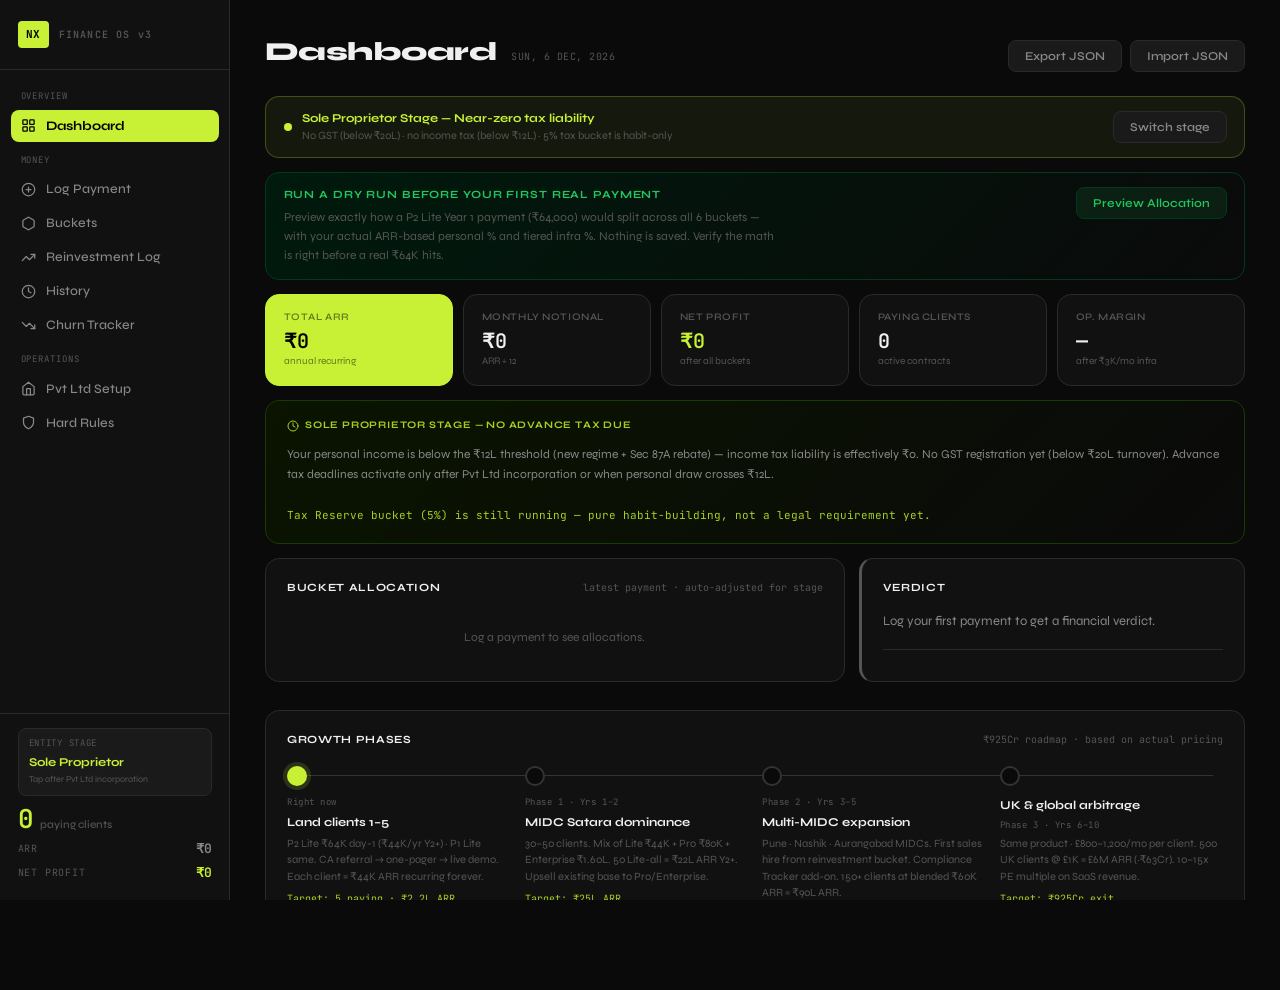
==== commit b13db95b: "Update index.html" ====
--- a/index.html
+++ b/index.html
@@ -348,7 +348,7 @@
       <div class="ph"><span class="pt">Growth Phases</span><span class="ps">₹925Cr roadmap · based on actual pricing</span></div>
       <div class="pht">
         <div class="phi"><div class="phd" id="pd0"></div><div class="phl">Right now</div><div class="phn">Land clients 1–5</div><div class="phdt">P2 Lite ₹64K day-1 (₹44K/yr Y2+) · P1 Lite same. CA referral → one-pager → live demo. Each client = ₹44K ARR recurring forever.</div><div class="phtg">Target: 5 paying · ₹2.2L ARR</div></div>
-        <div class="phi"><div class="phd" id="pd1"></div><div class="phl">Phase 1 · Yrs 1–2</div><div class="phn">MIDC Satara dominance</div><div class="phdt">30–50 clients. Mix of Lite ₹44K + Pro ₹70K + Enterprise ₹1.14L. 50 Lite-all = ₹22L ARR Y2+. Upsell existing base to Pro/Enterprise.</div><div class="phtg">Target: ₹25L ARR</div></div>
+        <div class="phi"><div class="phd" id="pd1"></div><div class="phl">Phase 1 · Yrs 1–2</div><div class="phn">MIDC Satara dominance</div><div class="phdt">30–50 clients. Mix of Lite ₹44K + Pro ₹80K + Enterprise ₹1.60L. 50 Lite-all = ₹22L ARR Y2+. Upsell existing base to Pro/Enterprise.</div><div class="phtg">Target: ₹25L ARR</div></div>
         <div class="phi"><div class="phd" id="pd2"></div><div class="phl">Phase 2 · Yrs 3–5</div><div class="phn">Multi-MIDC expansion</div><div class="phdt">Pune · Nashik · Aurangabad MIDCs. First sales hire from reinvestment bucket. Compliance Tracker add-on. 150+ clients at blended ₹60K ARR = ₹90L ARR.</div><div class="phtg">Target: ₹2Cr ARR</div></div>
         <div class="phi"><div class="phd" id="pd3"></div><div class="phn">UK &amp; global arbitrage</div><div class="phl">Phase 3 · Yrs 6–10</div><div class="phdt">Same product · £800–1,200/mo per client. 500 UK clients @ £1K = £6M ARR (~₹63Cr). 10–15x PE multiple on SaaS revenue.</div><div class="phtg">Target: ₹925Cr exit</div></div>
       </div>
@@ -496,7 +496,7 @@
     </div>
     <div class="panel" style="background:linear-gradient(135deg,#1a0000,#0a0a0a);border-color:#2a0000">
       <div class="pt" style="color:var(--red);margin-bottom:.75rem">The Year 2 Revenue Drop</div>
-      <div style="font-size:12px;color:var(--text3);line-height:1.65">Every churned client doesn't just cost you one year — it costs every renewal year after. At Lite (₹44K/yr Y2+), one churn = ₹44K lost annually. At Pro (₹70K/yr), one churn = ₹70K/yr gone forever. Year 2 revenue already drops 31–34% as setup fees disappear. Churn on top compounds the damage. The only defence is obsessive retention.</div>
+      <div style="font-size:12px;color:var(--text3);line-height:1.65">Every churned client doesn't just cost you one year — it costs every renewal year after. At Lite (₹44K/yr Y2+), one churn = ₹44K lost annually. At Pro (₹80K/yr), one churn = ₹80K/yr gone forever. Year 2 revenue already drops 31–34% as setup fees disappear. Churn on top compounds the damage. The only defence is obsessive retention.</div>
     </div>
   </section>
 
@@ -512,10 +512,10 @@
         <label class="fl">Product / tier</label>
         <select class="fi" id="ch-product">
           <option value="p2_lite">P2 Lite (₹44K/yr)</option>
-          <option value="p2_pro">P2 Pro (₹70K/yr)</option>
+          <option value="p2_pro">P2 Pro (₹80K/yr)</option>
           <option value="p1_lite">P1 Basic (₹44K/yr)</option>
-          <option value="p1_pro">P1 Pro (₹70K/yr)</option>
-          <option value="ent">Enterprise (₹1.14L/yr)</option>
+          <option value="p1_pro">P1 Pro (₹80K/yr)</option>
+          <option value="ent">Enterprise (₹1.60L/yr)</option>
         </select>
       </div>
       <div class="fg"><label class="fl">Churn date</label><input type="date" class="fi" id="ch-date"/></div>
@@ -708,10 +708,10 @@
 // acv already includes AMC (AMC is baked into the annual figure).
 const PRICING={
   p2_lite: {setup:20000,acv:44000,b1:'Setup ₹20K (once) + ₹40K subscription + ₹4K AMC = ₹64K day-1',b2:'₹40K subscription + ₹4K AMC = ₹44K/yr'},
-  p2_pro:  {setup:35000,acv:70000,b1:'Setup ₹35K (once) + ₹66K subscription + ₹4K AMC = ₹1.05L day-1',b2:'₹66K subscription + ₹4K AMC = ₹70K/yr'},
+  p2_pro:  {setup:35000,acv:80000,b1:'Setup ₹35K (once) + ₹76K subscription + ₹4K AMC = ₹1.15L day-1',b2:'₹76K subscription + ₹4K AMC = ₹80K/yr'},
   p1_lite: {setup:20000,acv:44000,b1:'Setup ₹20K (once) + ₹40K subscription + ₹4K AMC = ₹64K day-1',b2:'₹40K subscription + ₹4K AMC = ₹44K/yr'},
-  p1_pro:  {setup:35000,acv:70000,b1:'Setup ₹35K (once) + ₹66K subscription + ₹4K AMC = ₹1.05L day-1',b2:'₹66K subscription + ₹4K AMC = ₹70K/yr'},
-  ent_lite:{setup:55000,acv:114000,b1:'Setup ₹55K (once) + ₹1.08L subscription + ₹6K AMC = ₹1.73L day-1',b2:'₹1.08L subscription + ₹6K AMC = ₹1.14L/yr'},
+  p1_pro:  {setup:35000,acv:80000,b1:'Setup ₹35K (once) + ₹76K subscription + ₹4K AMC = ₹1.15L day-1',b2:'₹76K subscription + ₹4K AMC = ₹80K/yr'},
+  ent_lite:{setup:55000,acv:160000,b1:'Setup ₹55K (once) + ₹1.54L subscription + ₹6K AMC = ₹2.15L day-1',b2:'₹1.54L subscription + ₹6K AMC = ₹1.60L/yr'},
 };
 
 function getPricingKey(){
@@ -1421,7 +1421,7 @@
 }
 
 // ── CHURN ──
-const CHURN_ACV={p2_lite:44000,p2_pro:70000,p1_lite:44000,p1_pro:70000,ent:114000};
+const CHURN_ACV={p2_lite:44000,p2_pro:80000,p1_lite:44000,p1_pro:80000,ent:160000};
 const CHURN_LABELS={p2_lite:'P2 Lite',p2_pro:'P2 Pro',p1_lite:'P1 Basic',p1_pro:'P1 Pro',ent:'Enterprise'};
 const CHURN_REASON_LABELS={price:'Price',product:'Product gap',competitor:'Competitor',closure:'Biz closed',support:'Support',other:'Other'};
 
